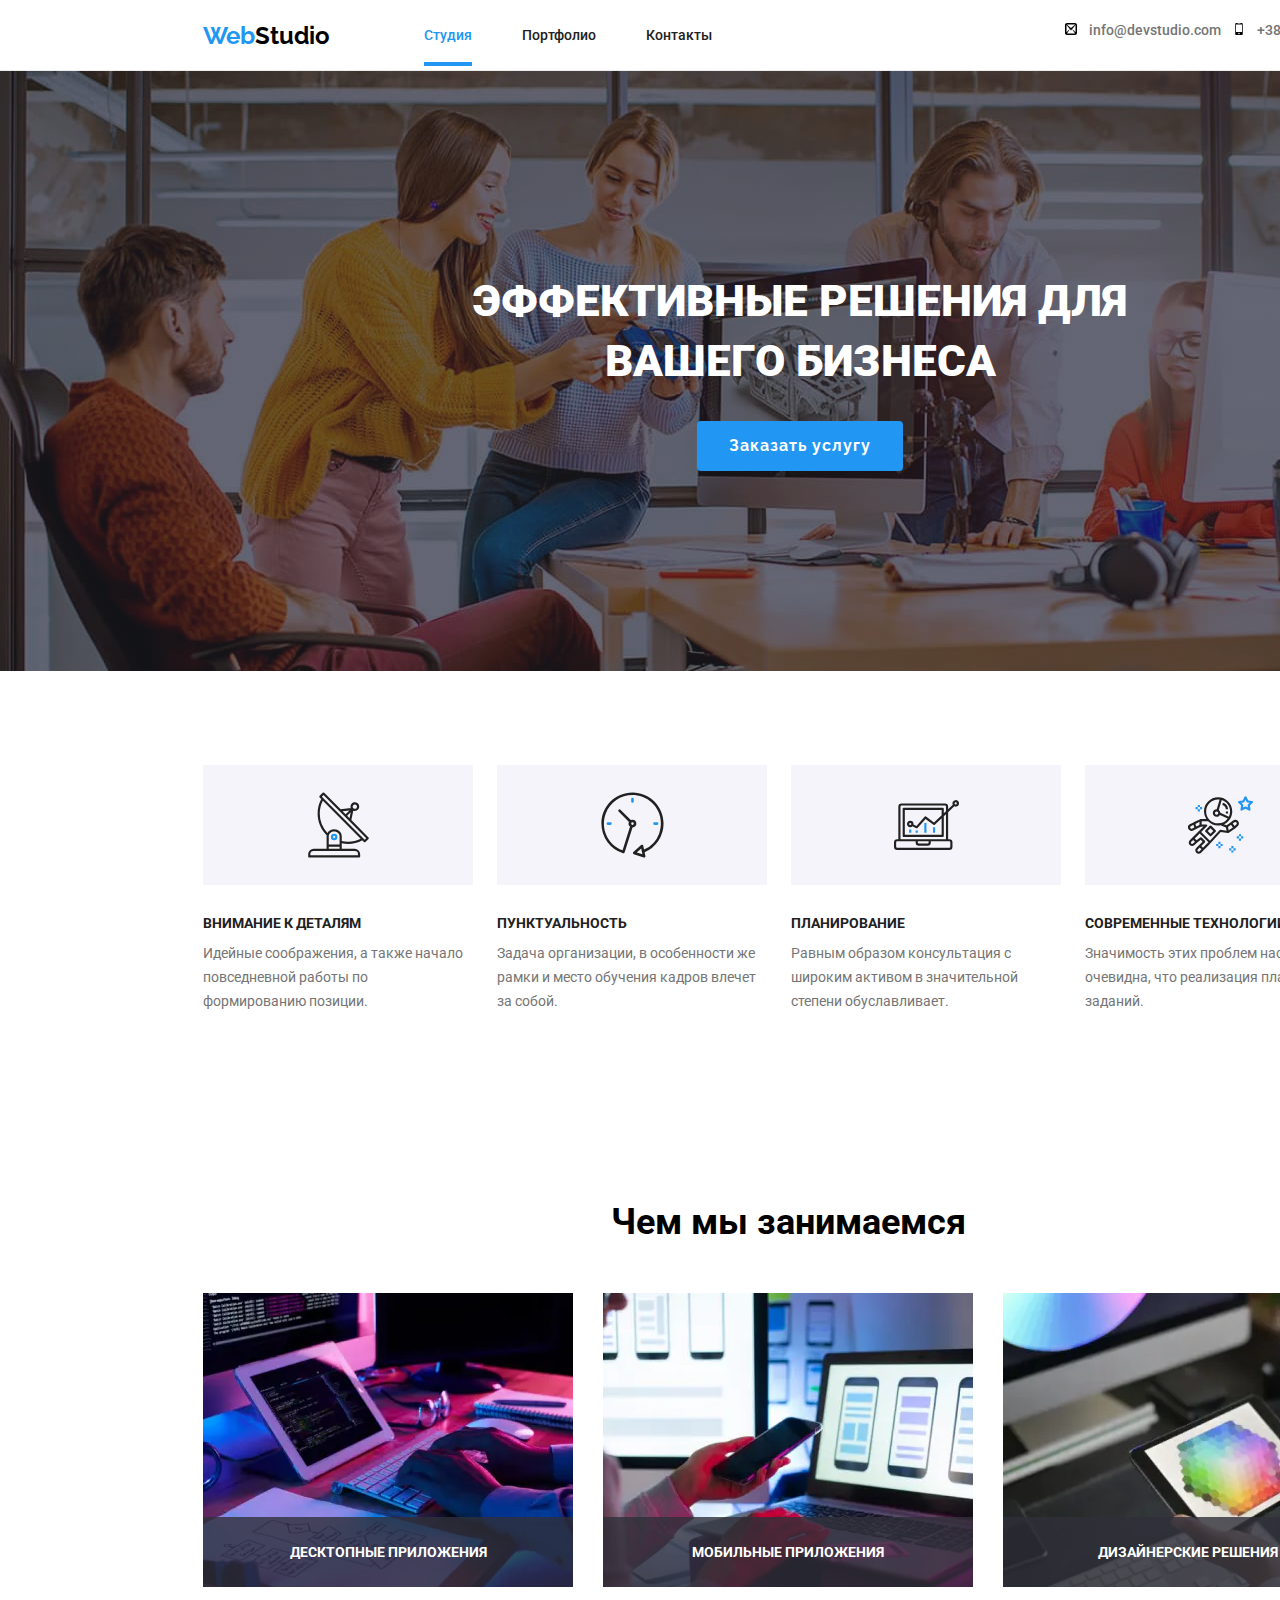
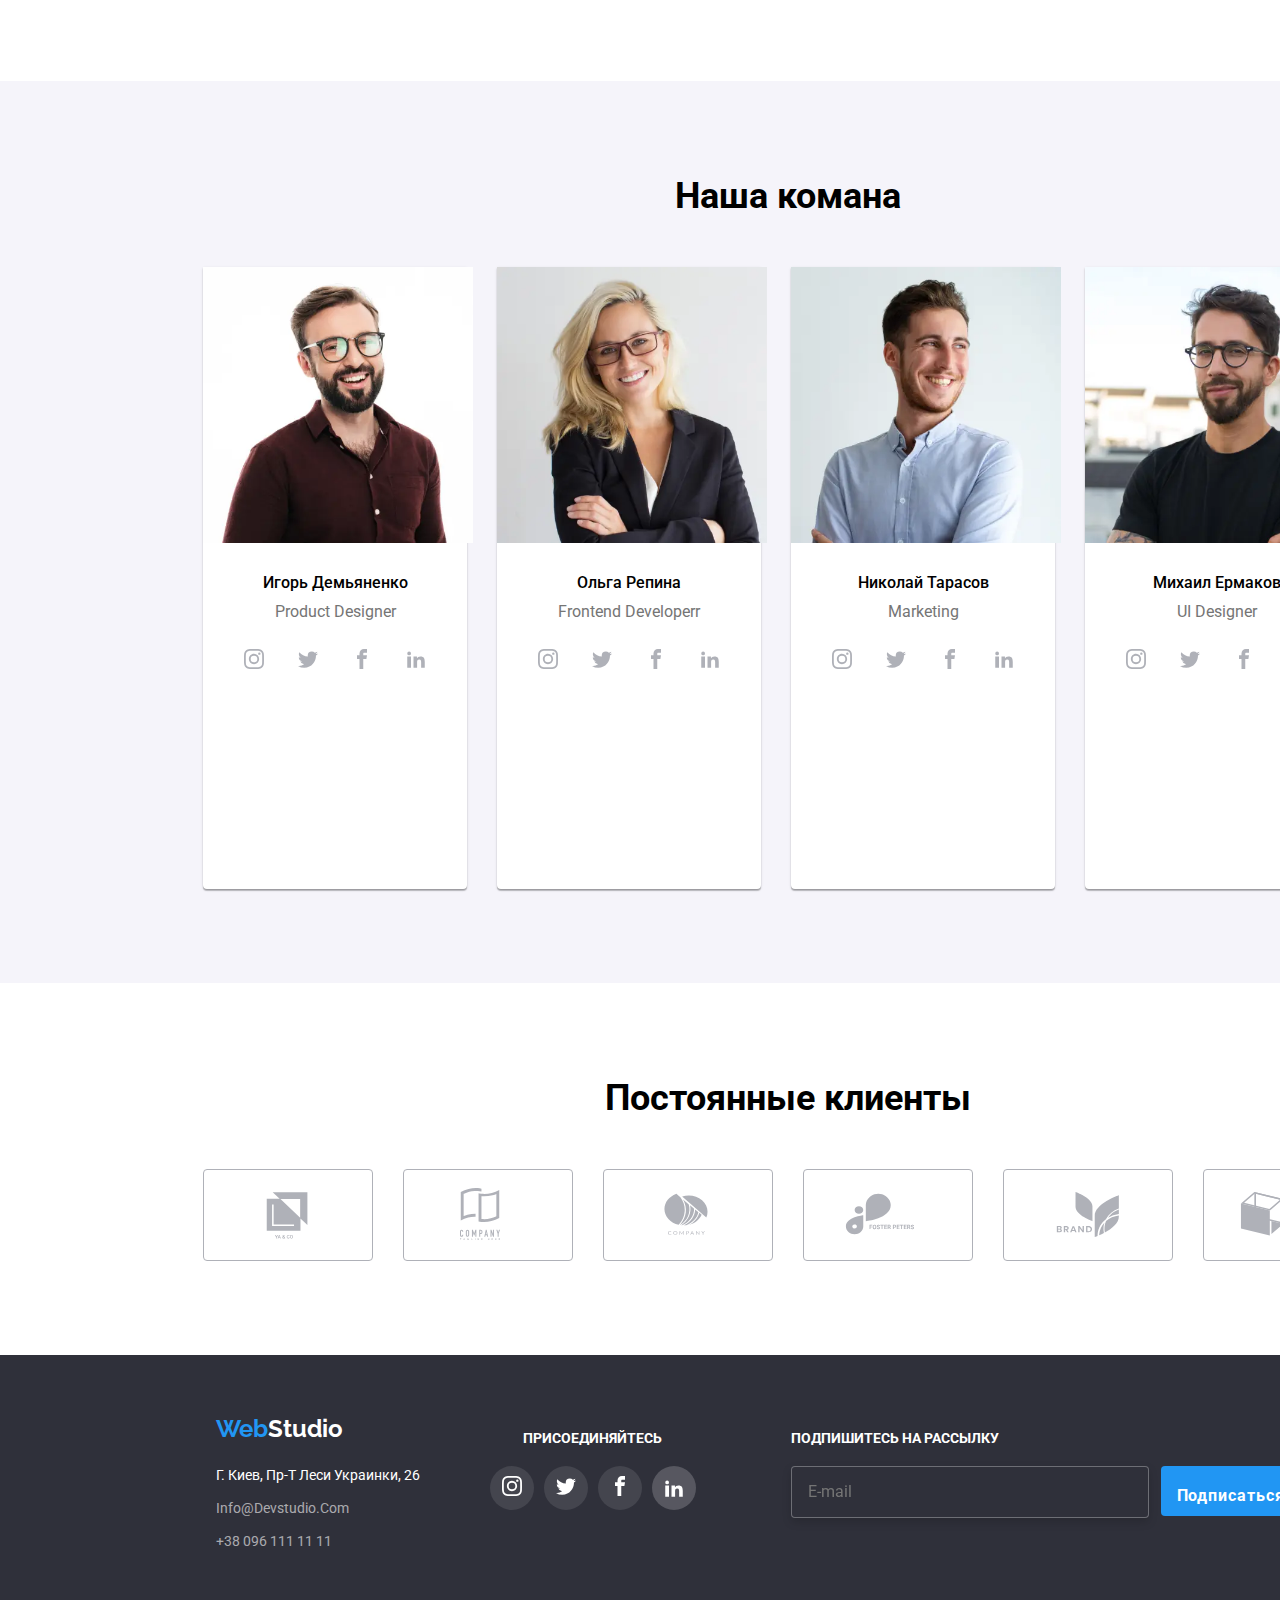
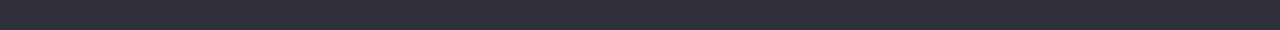
==== index.html @ 62f5c6d7 "пропись дз" ====
<!DOCTYPE html>
<html lang="en">

<head>
    <meta charset="UTF-8">
    <meta http-equiv="X-UA-Compatible" content="IE=edge">
    <meta name="viewport" content="width=device-width, initial-scale=1.0">
    <title>Студия</title>
    <link rel="stylesheet"
        href="https://cdnjs.cloudflare.com/ajax/libs/modern-normalize/1.1.0/modern-normalize.min.css">
    <link href="https://fonts.googleapis.com/css2?family=Roboto:ital,wght@0,500;0,700;1,400&display=swap"
        rel="stylesheet">
    <link href="https://fonts.googleapis.com/css2?family=Oleo+Script&family=Raleway:wght@700&display=swap"
        rel="stylesheet">
    <link href="https://fonts.googleapis.com/css2?family=Oleo+Script&family=Raleway:wght@700&display=swap"
        rel="stylesheet">
    <link rel="stylesheet" href="./css/main.min.css">
</head>

<body>
    <!-- Шапка сайта -->
    <header class="headers">
        <div class="novigation container">
            <nav class="novigation__nav">
                <a class="novigation__logo" style="color: black;" href=""><span
                        class="novigation__first-logo">Web</span>Studio</a>
                <button type="button" class="novigation__menus " data-menu-button aria-expanded="false">
                    <svg width="24" height="16" aria-label="переключатель меню">
                        <use class="novigation__close" href="./img/svg/menu.svg#icon-close_24px"></use>
                        <use class="novigation__menu" href="./img/svg/menu.svg#icon-menu_24px"></use>
                    </svg>
                </button>
                <div class="novigation-menu menu-conteiner" data-menu>
                    <ul class="menu-conteiner__list">
                        <li class="menu-conteiner__item"><a class="menu-conteiner__link menu-conteiner__link--color"
                                href="index.html">Студия</a></li>
                        <li class="menu-conteiner__item"><a class="menu-conteiner__link "
                                href="portfolio.html">Портфолио</a>
                        </li>
                        <li class="menu-conteiner__item"><a class="menu-conteiner__link" href="Контакты">Контакты</a>
                        </li>
                    </ul>
                    <ul class="menu-conteiner__kontakts">
                        <li class="menu-conteiner__itemss">
                            <a class="menu-conteiner__link menu-conteiner__link--sizze" href="maito:info@devstudio.com">
                                <svg class="menu-conteiner__icone">
                                    <use href="./img/symbol-defs.svg#icon-mail2"></use>
                                </svg>info@devstudio.com</a>
                        </li>
                        <li class="menu-conteiner__itemss">
                            <a class="menu-conteiner__link menu-conteiner__link--size" href="tel:+380961111111">
                                <svg class="menu-conteiner__icone">
                                    <use href="./img/symbol-defs.svg#icon-mobile"></use>
                                </svg>+38 096 111 11 11</a>
                        </li>
                    </ul>
                    <nav class="menu-conteiner__network">
                        <a class="menu-conteiner__network--color" href="">Instagram</a> | <a
                            class="menu-conteiner__network--color" href="">Twitter</a> |
                        <a class="menu-conteiner__network--color" href="">Facebook</a> | <a
                            class="menu-conteiner__network--color" href="">LinkedIn</a>

                    </nav>
                </div>
            </nav>
        </div>
    </header>
    <main>
        <!-- Основная цель -->
        <section class="selection selection-goal">
            <div class="container goal">
                <h1 class="selection-goal__text">Эффективные решения для вашего бизнеса</h1>
                <button class="button_stylee" type="button" data-modal-open>Заказать услугy</button>
            </div>
        </section>
        <!-- Основные направления -->
        <section class="selection selection-direction">
            <div class="container">
                <ul class="selection-direction__list">
                    <li class="selection-direction__item">
                        <div class="direction">
                            <svg class="direction__icon">
                                <use href="./img/symbol-defs.svg#icon-antenna-1"></use>
                            </svg>
                        </div>
                        <h3 class="direction__text">Внимание к деталям</h3>
                        <p class="direction__paragraf">Идейные соображения, а также начало повседневной работы по
                            формированию позиции.</p>
                    </li>
                    <li class="selection-direction__item">
                        <div class="direction">
                            <svg class="direction__icon">
                                <use href="./img/symbol-defs.svg#icon-clock-1"></use>
                            </svg>
                        </div>
                        <h3 class="direction__text">Пунктуальность</h3>
                        <p class="direction__paragraf">Задача организации, в особенности же рамки и место обучения
                            кадров
                            влечет за собой.</p>
                    </li>
                    <li class="selection-direction__item">
                        <div class="direction">
                            <svg class="direction__icon">
                                <use href="./img/symbol-defs.svg#icon-diagram-1"></use>
                            </svg>
                        </div>
                        <h3 class="direction__text">Планирование</h3>
                        <p class="direction__paragraf">Равным образом консультация с широким активом в значительной
                            степени обуславливает. </p>
                    </li>
                    <li class="selection-direction__item">
                        <div class="direction">
                            <svg class="direction__icon">
                                <use href="./img/symbol-defs.svg#icon-astronaut-1-1"></use>
                            </svg>
                        </div>
                        <h3 class="direction__text">Современные технологии</h3>
                        <p class="direction__paragraf">Значимость этих проблем настолько очевидна, что реализация
                            плановых заданий.</p>
                    </li>
                </ul>
            </div>
        </section>
        <!-- Чем мы занимаемся -->
        <section class="selection selection-work">
            <div class="container">
                <h2 class="selection-work__heading">Чем мы занимаемся</h2>
                <ul class="selection-work__list">
                    <li class="selection-work__item">
                        <picture>
                            <source srcset="
                                ./img/svg/img/1/1.webp 1x, 
                                ./img/svg/img/1/1@2x.webp 2x, 
                                ./img/svg/img/1/1@3x.webp 3x" type="image/webp" />
                            <img srcset="
                                ./img/svg/img/1/1.jpg 1x, 
                                ./img/svg/img/1/1@2x.jpg 2x, 
                                ./img/svg/img/1/1@3x.jpg 3x" src=".//img/svg/img/1/1.jpg" alt="work with computer"
                                width="370">
                        </picture>
                        <h3 class="selection-work__text">Десктопные приложения</h3>
                    </li>
                    <li class="selection-work__item">
                        <picture>
                            <source srcset=" 
                            ./img/svg/img/2/2.webp 1x, 
                            ./img/svg/img/2/2@2x.webp 2x, 
                            ./img/svg/img/2/2@3x.webp 3x
                             " type="image/webp" />
                            <img srcset=" 
                            ./img/svg/img/2/2.webp 1x, 
                            ./img/svg/img/2/2@2x.webp 2x, 
                            ./img/svg/img/2/2@3x.webp 3x" src="./img/svg/img/2/2.jpg" alt="work with telefon"
                                width="370">
                        </picture>
                        <h3 class="selection-work__text">Мобильные приложения</h3>
                    </li>
                    <li class="selection-work__item">
                        <picture>
                            <source srcset="
                            ./img/svg/img/3/3.webp 1x, 
                            ./img/svg/img/3/3@2x.webp 2x, 
                            ./img/svg/img/3/3@3x.webp 3x 
                             " type="image/webp" />
                            <img srcset=" 
                            ./img/svg/img/3/3.webp 1x, 
                            ./img/svg/img/3/3@2x.webp 2x, 
                            ./img/svg/img/3/3@3x.webp 3x" src="./img/svg/img/3/3.jpg" alt="work with tablet"
                                width="370">
                        </picture>
                        <h3 class="selection-work__text">Дизайнерские решения</h3>
                    </li>
                </ul>
            </div>
        </section>
        <!-- Наша команда -->
        <section class="selection selection-team">
            <div class="container">
                <h2 class="selection-team__heading">Наша комана</h2>
                <ul class="selection-team__list">
                    <li class="selection-team__item">
                        <picture>
                            <source srcset="
                            ./img/svg/img/4/4.webp 1x, 
                            ./img/svg/img/4/4@2x.webp 2x, 
                            ./img/svg/img/4/4@3x.webp 3x
                            " type="image/webp" />
                            <img srcset=" 
                            ./img/svg/img/4/4.webp 1x, 
                            ./img/svg/img/4/4@2x.webp 2x, 
                            ./img/svg/img/4/4@3x.webp 3x" src="./img/svg/img/4/4.jpg" alt="Product Designe"
                                width="270">
                        </picture>
                        <div class="business_card">
                            <h3 class="business_card__text">Игорь Демьяненко</h3>
                            <p class="business_card__position">Product Designer</p>
                            <ul class="business_card__list">
                                <li class="business_card__item">
                                    <a href="" class="business_card__link">
                                        <svg class="business_card__icon">
                                            <use href="./img/symbol-defs.svg#icon-instagram">
                                            </use>
                                        </svg>
                                    </a>
                                </li>
                                <li class="business_card__item">
                                    <a href="" class="business_card__link">
                                        <svg class="business_card__icon">
                                            <use href="./img/symbol-defs.svg#icon-twitter">
                                            </use>
                                        </svg>
                                    </a>
                                </li>
                                <li class="business_card__item">
                                    <a href="" class="business_card__link">
                                        <svg class="business_card__icon">
                                            <use href="./img/symbol-defs.svg#icon-facebook">
                                            </use>
                                        </svg>
                                    </a>
                                </li>
                                <li class="business_card__item">
                                    <a href="" class="business_card__link">
                                        <svg class="business_card__icon">
                                            <use href="./img/symbol-defs.svg#icon-linkedin2">
                                            </use>
                                        </svg>
                                    </a>
                                </li>
                            </ul>
                        </div>
                    </li>
                    <li class="selection-team__item">
                        <picture>
                            <source srcset=" 
                            ./img/svg/img/5/5.webp 1x, 
                            ./img/svg/img/5/5@2x.webp 2x, 
                            ./img/svg/img/5/5@3x.webp 3x
                            " type="image/webp" />
                            <img srcset=" 
                            ./img/svg/img/5/5.jpg 1x, 
                            ./img/svg/img/5/5@2x.jpg 2x, 
                            ./img/svg/img/5/5@3x.jpg 3x" src="./img/svg/img/5/5.jpg" alt="Frontend Developerr"
                                width="270">
                        </picture>
                        <div class="business_card">
                            <h3 class="business_card__text">Ольга Репина</h3>
                            <p class="business_card__position">Frontend Developerr</p>
                            <ul class="business_card__list">
                                <li class="business_card__item">
                                    <a class="business_card__link" href="">
                                        <svg class="business_card__icon">
                                            <use xlink:href="./img/symbol-defs.svg#icon-instagram">
                                            </use>
                                        </svg>
                                    </a>
                                </li>
                                <li class="business_card__item">
                                    <a class="business_card__link" href="">
                                        <svg class="business_card__icon">
                                            <use xlink:href="./img/symbol-defs.svg#icon-twitter">
                                            </use>
                                        </svg>
                                    </a>
                                </li>
                                <li class="business_card__item">
                                    <a class="business_card__link" href="">
                                        <svg class="business_card__icon">
                                            <use xlink:href="./img/symbol-defs.svg#icon-facebook">
                                            </use>
                                        </svg>
                                    </a>
                                </li>
                                <li class="business_card__item">
                                    <a class="business_card__link" href="">
                                        <svg class="business_card__icon">
                                            <use xlink:href="./img/symbol-defs.svg#icon-linkedin2">
                                            </use>
                                        </svg>
                                    </a>
                                </li>
                            </ul>
                        </div>
                    </li>
                    <li class="selection-team__item">
                        <picture>
                            <source srcset="
                            ./img/svg/img/6/6.webp 1x, 
                            ./img/svg/img/6/6@2x.webp 2x, 
                            ./img/svg/img/6/6@3x.webp 3x 
                            " type="image/webp" />
                            <img srcset=" 
                            ./img/svg/img/6/6.jpg 1x, 
                            ./img/svg/img/6/6@2x.jpg 2x, 
                            ./img/svg/img/6/6@3x.jpg 3x" src="./img/svg/img/6/6.jpg" alt="Marketing" width="270">
                        </picture>
                        <div class="business_card">
                            <h3 class="business_card__text">Николай Тарасов</h3>
                            <p class="business_card__position">Marketing</p>
                            <ul class="business_card__list">
                                <li class="business_card__item">
                                    <a class="business_card__link" href="">
                                        <svg class="business_card__icon">
                                            <use xlink:href="./img/symbol-defs.svg#icon-instagram">
                                            </use>
                                        </svg>
                                    </a>
                                </li>
                                <li class="business_card__item">
                                    <a class="business_card__link" href="">
                                        <svg class="business_card__icon">
                                            <use xlink:href="./img/symbol-defs.svg#icon-twitter">
                                            </use>
                                        </svg>
                                    </a>
                                </li>
                                <li class="business_card__item">
                                    <a class="business_card__link" href="">
                                        <svg class="business_card__icon">
                                            <use xlink:href="./img/symbol-defs.svg#icon-facebook">
                                            </use>
                                        </svg>
                                    </a>
                                </li>
                                <li class="business_card__item">
                                    <a class="business_card__link" href="">
                                        <svg class="business_card__icon">
                                            <use xlink:href="./img/symbol-defs.svg#icon-linkedin2">
                                            </use>
                                        </svg>
                                    </a>
                                </li>
                            </ul>
                        </div>
                    </li>
                    <li class="selection-team__item">
                        <picture>
                            <source srcset="
                            ./img/svg/img/7/7.webp 1x, 
                            ./img/svg/img/7/7@2x.webp 2x, 
                            ./img/svg/img/7/7@3x.webp 3x
                            " type="image/webp" />
                            <img srcset=" 
                            ./img/svg/img/7/7.jpg 1x, 
                            ./img/svg/img/7/7@2x.jpg 2x, 
                            ./img/svg/img/7/7@3x.jpg 3x" src="./img/svg/img/7/7.jpg" alt="UI Designer" width="270">
                        </picture>
                        <div class="business_card">
                            <h3 class="business_card__text">Михаил Ермаков</h3>
                            <p class="business_card__position">UI Designer</p>
                            <ul class="business_card__list">
                                <li class="business_card__item">
                                    <a class="business_card__link" href="">
                                        <svg class="business_card__icon">
                                            <use xlink:href="./img/symbol-defs.svg#icon-instagram">
                                            </use>
                                        </svg>
                                    </a>
                                </li>
                                <li class="business_card__item">
                                    <a class="business_card__link" href="">
                                        <svg class="business_card__icon">
                                            <use xlink:href="./img/symbol-defs.svg#icon-twitter">
                                            </use>
                                        </svg>
                                    </a>
                                </li>
                                <li class="business_card__item">
                                    <a class="business_card__link" href="">
                                        <svg class="business_card__icon">
                                            <use xlink:href="./img/symbol-defs.svg#icon-facebook">
                                            </use>
                                        </svg>
                                    </a>
                                </li>
                                <li class="business_card__item">
                                    <a class="business_card__link" href="">
                                        <svg class="business_card__icon">
                                            <use xlink:href="./img/symbol-defs.svg#icon-linkedin2">
                                            </use>
                                        </svg>
                                    </a>
                                </li>
                            </ul>
                        </div>
                    </li>
                </ul>
            </div>
        </section>
        <!-- Нашы клиенты -->
        <section class="selection">
            <div class="container selection-clients">
                <h2 class="selection-clients__text">Постоянные клиенты</h2>
                <ul class="client">
                    <li class="client__item">
                        <a href="" class="client__link">
                            <svg class="client__icon">
                                <use href="./img/symbol-defs.svg#icon-Logo"></use>
                            </svg>
                        </a>
                    </li>
                    <li class="client__item">
                        <a href="" class="client__link client__link--location">
                            <svg class="client__icon">
                                <use href="./img/symbol-defs.svg#icon-Logo-1"></use>
                            </svg>
                        </a>
                    </li>
                    <li class="client__item">
                        <a href="" class="client__link">
                            <svg class="client__icon">
                                <use href="./img/symbol-defs.svg#icon-Logo-2"></use>
                            </svg>
                        </a>
                    </li>
                    <li class="client__item">
                        <a href="" class="client__link">
                            <svg class="client__icon">
                                <use href="./img/symbol-defs.svg#icon-Logo-3"></use>
                            </svg>
                        </a>
                    </li>
                    <li class="client__item">
                        <a href="" class="client__link">
                            <svg class="client__icon">
                                <use href="./img/symbol-defs.svg#icon-Logo-4"></use>
                            </svg>
                        </a>
                    </li>
                    <li class="client__item">
                        <a href="" class="client__link">
                            <svg class="client__icon">
                                <use href="./img/symbol-defs.svg#icon-Logo-5"></use>
                            </svg>
                        </a>
                    </li>
                </ul>
            </div>
        </section>
    </main>
    <!-- Юредический адресс -->
    <footer class="footer-adress">
        <div class="container footer-adress__location">
            <div class="footer-adress__block">
                <div class="footer-adress__adress adress">
                    <div class="adress__logo">
                        <a class="adress__links" style="color: #fff;" href="WebStudio"><span
                                class="adress__first-word">Web</span>Studio</a>
                    </div>
                    <address>
                        <ul class="adress__list">
                            <li class="adress__item"><a class="adress__link" href="г.Киев,пр-тЛесиУкраинки,26">г. Киев,
                                    пр-т
                                    Леси Украинки, 26</a></li>
                            <li class="adress__item"><a class="adress__link adress__link--color"
                                    href="maito:info@devstudio.com">info@devstudio.com</a>
                            </li>
                            <li class="adress__item"><a class="adress__link adress__link--color"
                                    href="tel:+380961111111">+38 096 111 11 11</a>
                            </li>
                        </ul>
                    </address>
                </div>
                <div class="footer-adress__social social">
                    <h2 class="social__text">присоединяйтесь</h2>
                    <ul class="social__list">
                        <li class="social__item">
                            <a class="social__link" href="">
                                <svg class="social__icone">
                                    <use href="./img/symbol-defs.svg#icon-instagram">
                                    </use>
                                </svg>
                            </a>
                        </li>
                        <li class="social__item">
                            <a class="social__link" href="">
                                <svg class="social__icone">
                                    <use href="./img/symbol-defs.svg#icon-twitter"></use>
                                </svg>
                            </a>
                        </li>
                        <li class="social__item">
                            <a class="social__link" href="">
                                <svg class="social__icone">
                                    <use href="./img/symbol-defs.svg#icon-facebook"></use>
                                </svg>
                            </a>
                        </li>
                        <li class="social__item">
                            <a class="social__item" href="">
                                <svg class="social__icone">
                                    <use xlink:href="./img/symbol-defs.svg#icon-linkedin2">
                                    </use>
                                </svg>
                            </a>
                        </li>
                    </ul>
                </div>
            </div>
            <form class="footer-adress__subscribe subscribe">
                <h2 class="subscribe__textt">Подпишитесь на рассылку</h2>
                <div class="subscribe__forms">
                    <label for="mail"></label>
                    <input type="email" name="mail" id="mail" placeholder="Е-mail" />
                    <button class="button_style" type="submit">Подписаться
                        <svg class="button_style__icone">
                            <use href="./img/icons.svg#icon-icon-send"></use>
                        </svg></button>
                </div>
            </form>
        </div>
    </footer>
    <div class="backgrop is-hidden" data-modal>
        <div class="madal">
            <button class="madal__bottome" data-modal-close>
                <svg class="madal__img">
                    <use class="madal__icon" href="./img/svg/cross.svg#cross"></use>
                </svg>
            </button>
            <form class="formss">
                <p class="formss__text">Оставьте свои данные, мы вам перезвоним</p>
                <div class="modal-forms">
                    <input type="text" class="modal-forms__input" name="name" id="name" placeholder=" " />
                    <label class="modal-forms__label" for="name">Имя</label>
                    <svg class="modal-forms__img">
                        <use href="./img/icons.svg#icon-name"></use>
                    </svg>
                </div>
                <div class="modal-forms">
                    <input type="tel" class="modal-forms__input" name="tel" id="tel" />
                    <label class="modal-forms__label" for="tel">Телефон</label>
                    <svg class="modal-forms__img">
                        <use href="./img/icons.svg#icon-tel_fo"></use>
                    </svg>
                </div>
                <div class="modal-forms">
                    <input type="email" class="modal-forms__input" name="maill" id="maill" />
                    <label class="modal-forms__label" for="maill">Почта</label>
                    <svg class="modal-forms__img">
                        <use href="./img/icons.svg#icon-e_mail"></use>
                    </svg>
                </div>
                <div class="modal-forms">
                    <textarea name="coment" id="coment" rows="7" placeholder="Введите текст"></textarea>
                    <label class="modal-forms__label" for="coment">Комментарий</label>
                </div>
                <div class="group">
                    <label class="group__label" for="textt">
                        <input class="group__checkbox" type="checkbox" name="topic" value="textt" id="textt" />
                        <span class="group__icon">
                        </span>Соглашаюсь с рассылкой и принимаю
                        <span class="group__text">Условия договора</span></label>
                </div>
                <button class="botton_style" type="submit">Подписаться</button>
            </form>
        </div>
    </div>
    <script src="./js/modal.js"></script>
    <script src="./js/mobile-menu.js"></script>
</body>

</html>
---- css/main.min.css ----
html{-webkit-box-sizing:border-box;box-sizing:border-box}*,*::after,*::before{-webkit-box-sizing:inherit;box-sizing:inherit}li{list-style:none}a{text-decoration:none}body{font-family:"Roboto", sans-serif;font-family:"Oleo Script", cursive;font-family:"Raleway", sans-serif}body.modal-open{overflow:hidden}h1,h2,h3,p,ul{margin-top:0px;margin-bottom:0px}img{display:block;min-width:100%;height:auto;margin:0px}.container{padding-left:15px;padding-right:15px;margin-left:auto;margin-right:auto}@media screen and (min-width: 480px){.container{width:480px}}@media screen and (min-width: 768px){.container{width:768px}}@media screen and (min-width: 1200px){.container{width:1200px;margin-left:188px;margin-right:188px}}.selection{padding:60px 0px}@media screen and (min-width: 480px){.selection{padding:60px 0px}}@media screen and (min-width: 1200px){.selection{padding:94px 0px}}.kontents{padding-left:0px;margin-top:0px;margin-left:0px;margin-right:0px}@media screen and (min-width: 768px){.kontents{display:-webkit-box;display:-ms-flexbox;display:flex;-ms-flex-wrap:wrap;flex-wrap:wrap;padding-left:0px;margin-top:0px;margin-left:0px;margin-right:0px}}.kontents__item{border:1px solid #eeeeee;width:450px;margin-bottom:30px}@media screen and (min-width: 768px) and (max-width: 1199.5px){.kontents__item{border:1px solid #eeeeee;margin-bottom:30px;width:354px;margin-right:30px}.kontents__item:nth-child(2){margin-right:0px}.kontents__item:nth-child(4){margin-right:0px}.kontents__item:nth-child(6){margin-right:0px}.kontents__item:nth-child(8){margin-right:0px}.kontents__item:nth-child(9){margin-right:0px;margin-bottom:0px}}@media screen and (min-width: 1200px){.kontents__item{border:1px solid #eeeeee;margin-bottom:30px;width:370px;margin-right:30px}.kontents__item:nth-child(3){margin-right:0px}.kontents__item:nth-child(6){margin-right:0px}.kontents__item:nth-child(7){margin-bottom:0px}.kontents__item:nth-child(8){margin-bottom:0px}.kontents__item:nth-child(9){margin-right:0px;margin-bottom:0px}}.kontents__link{-webkit-transition:250ms cubic-bezier(0.4, 0, 0.2, 1);transition:250ms cubic-bezier(0.4, 0, 0.2, 1)}.kontents__link:hover{-webkit-box-sizing:border-box;box-sizing:border-box;-webkit-box-shadow:0px 1px 1px rgba(0,0,0,0.12),0px 4px 4px rgba(0,0,0,0.06),1px 4px 6px rgba(0,0,0,0.16);box-shadow:0px 1px 1px rgba(0,0,0,0.12),0px 4px 4px rgba(0,0,0,0.06),1px 4px 6px rgba(0,0,0,0.16)}.kontents__link:focus{-webkit-box-sizing:border-box;box-sizing:border-box;-webkit-box-shadow:0px 1px 1px rgba(0,0,0,0.12),0px 4px 4px rgba(0,0,0,0.06),1px 4px 6px rgba(0,0,0,0.16);box-shadow:0px 1px 1px rgba(0,0,0,0.12),0px 4px 4px rgba(0,0,0,0.06),1px 4px 6px rgba(0,0,0,0.16)}.kontents__link:hover .kontents__texts{-webkit-transform:translateY(0%);transform:translateY(0%)}.kontents__link:focus .kontents__texts{-webkit-transform:translateY(0%);transform:translateY(0%)}.kontents__cards{position:relative;z-index:1;overflow:hidden;width:450px}@media screen and (min-width: 768px){.kontents__cards{width:354px}}@media screen and (min-width: 1200px){.kontents__cards{width:370px}}.kontents__texts{position:absolute;left:0;bottom:0;width:100%;height:100%;padding:63px 24px;font-family:Roboto;font-style:normal;font-weight:normal;font-size:18px;background:rgba(33,150,243,0.9);color:#ffffff;-webkit-transform:translateY(100%);transform:translateY(100%);-webkit-transition:-webkit-transform 250ms cubic-bezier(0.4, 0, 0.2, 1);transition:-webkit-transform 250ms cubic-bezier(0.4, 0, 0.2, 1);transition:transform 250ms cubic-bezier(0.4, 0, 0.2, 1);transition:transform 250ms cubic-bezier(0.4, 0, 0.2, 1), -webkit-transform 250ms cubic-bezier(0.4, 0, 0.2, 1)}.kontents__information{padding:20px 24px}.kontents__textt{font-family:Roboto;font-style:normal;font-weight:bold;font-size:18px;color:black}.kontents__location{font-family:Roboto;font-style:normal;font-weight:normal;font-size:16px;line-height:30px;color:#757575}.headers{position:relative;border-bottom:1px solid #ececec}.novigation__nav{display:-webkit-box;display:-ms-flexbox;display:flex;-webkit-box-align:center;-ms-flex-align:center;align-items:center;-webkit-box-pack:justify;-ms-flex-pack:justify;justify-content:space-between;min-height:60px}.novigation__logo{font-family:Raleway;font-style:normal;font-weight:bold;font-size:24px;line-height:28px}@media screen and (min-width: 480px){.novigation__logo{font-family:Raleway;font-style:normal;font-weight:bold;font-size:24px;line-height:28px}}@media screen and (min-width: 1200px){.novigation__logo{line-height:31px}}.novigation__first-logo{color:#2196f3}.novigation__menus{display:-webkit-inline-box;display:-ms-inline-flexbox;display:inline-flex;margin:0;padding:0;border:none;background-color:transparent;cursor:pointer}.novigation__menus .novigation__close{display:none}.novigation__menus.is-open .novigation__close{display:block}.novigation__menus.is-open .novigation__menu{display:none}.novigation__menus:hover{fill:#2196f3;-webkit-transition:opacity 250ms cubic-bezier(0.4, 0, 0.2, 1);transition:opacity 250ms cubic-bezier(0.4, 0, 0.2, 1)}.novigation__menus:focus{fill:#2196f3;-webkit-transition:opacity 250ms cubic-bezier(0.4, 0, 0.2, 1);transition:opacity 250ms cubic-bezier(0.4, 0, 0.2, 1)}@media screen and (min-width: 768px){.novigation__menus{display:none}}.novigation__close:hover{fill:#2196f3;-webkit-transition:opacity 250ms cubic-bezier(0.4, 0, 0.2, 1);transition:opacity 250ms cubic-bezier(0.4, 0, 0.2, 1)}.novigation__close:focus{fill:#2196f3;-webkit-transition:opacity 250ms cubic-bezier(0.4, 0, 0.2, 1);transition:opacity 250ms cubic-bezier(0.4, 0, 0.2, 1)}.novigation__menu:hover{fill:#2196f3;-webkit-transition:opacity 250ms cubic-bezier(0.4, 0, 0.2, 1);transition:opacity 250ms cubic-bezier(0.4, 0, 0.2, 1)}.novigation__menu:focus{fill:#2196f3;-webkit-transition:opacity 250ms cubic-bezier(0.4, 0, 0.2, 1);transition:opacity 250ms cubic-bezier(0.4, 0, 0.2, 1)}.menu-conteiner{font-family:Roboto;font-style:normal;font-weight:500}@media screen and (max-width: 767.5px){.menu-conteiner{background:#ffffff;-webkit-box-shadow:0px 4px 8px rgba(0,0,0,0.04),0px 2px 4px rgba(0,0,0,0.08),0px 1px 3px rgba(0,0,0,0.16);box-shadow:0px 4px 8px rgba(0,0,0,0.04),0px 2px 4px rgba(0,0,0,0.08),0px 1px 3px rgba(0,0,0,0.16);display:none;position:absolute;top:100%;left:0;width:100%;z-index:2}.menu-conteiner.is-open{display:block}}@media screen and (min-width: 768px){.menu-conteiner{display:-webkit-box;display:-ms-flexbox;display:flex;-webkit-box-orient:horizontal;-webkit-box-direction:normal;-ms-flex-direction:row;flex-direction:row;-webkit-box-pack:justify;-ms-flex-pack:justify;justify-content:space-between;-webkit-box-flex:1;-ms-flex-positive:1;flex-grow:1;-webkit-box-align:center;-ms-flex-align:center;align-items:center}}@media screen and (max-width: 767.5px){.menu-conteiner__list{margin-bottom:306px;padding-left:40px}}@media screen and (min-width: 768px){.menu-conteiner__list{display:-webkit-box;display:-ms-flexbox;display:flex;-webkit-box-orient:horizontal;-webkit-box-direction:normal;-ms-flex-direction:row;flex-direction:row;margin-left:80px;padding-left:0px}}@media screen and (min-width: 768px){.menu-conteiner__list{margin-left:94px}}@media screen and (max-width: 767.5px){.menu-conteiner__item:first-child{margin-top:48px}.menu-conteiner__item:not(:last-child){margin-bottom:35px}.menu-conteiner__item:last-child{margin-bottom:0px}}@media screen and (min-width: 768px){.menu-conteiner__item:first-child{margin-right:50px}.menu-conteiner__item:not(:last-child){margin-right:50px}}.menu-conteiner__itemss:first-child{margin-bottom:64px}.menu-conteiner__itemss:last-child{margin-bottom:35px}@media screen and (min-width: 480px){.menu-conteiner__itemss:first-child{margin-bottom:64px}.menu-conteiner__itemss:last-child{margin-bottom:35px}}@media screen and (min-width: 768px){.menu-conteiner__itemss:first-child{margin-bottom:10px}.menu-conteiner__itemss:last-child{margin-bottom:0px}}@media screen and (min-width: 1200px){.menu-conteiner__itemss:first-child{margin-right:10px}.menu-conteiner__itemss:last-child{margin-right:0px}}@media screen and (max-width: 767.5px){.menu-conteiner__kontakts{display:-webkit-box;display:-ms-flexbox;display:flex;-webkit-box-orient:vertical;-webkit-box-direction:reverse;-ms-flex-direction:column-reverse;flex-direction:column-reverse}}@media screen and (min-width: 1200px){.menu-conteiner__kontakts{display:-webkit-box;display:-ms-flexbox;display:flex;padding:21px 0px 21px 15px}}.menu-conteiner__link{font-family:Roboto;font-style:normal;font-weight:500;font-size:40px;line-height:47px;text-align:center;color:#212121}.menu-conteiner__link--color{color:#2196f3}.menu-conteiner__link:hover{color:#2196f3}.menu-conteiner__link:focus{color:#2196f3}.menu-conteiner__link--size{font-family:Roboto;font-style:normal;font-weight:500;font-size:34px;line-height:40px;color:#757575}.menu-conteiner__link--size:hover{color:#2196f3}.menu-conteiner__link--size:focus{color:#2196f3}.menu-conteiner__link--sizze{font-family:Roboto;font-style:normal;font-weight:500;font-size:24px;line-height:28px;color:#757575}.menu-conteiner__link--sizze:hover{color:#2196f3}.menu-conteiner__link--sizze:focus{color:#2196f3}@media screen and (min-width: 480px){.menu-conteiner__link{font-family:Roboto;font-style:normal;font-weight:500;font-size:40px;line-height:47px;text-align:center;color:#212121}.menu-conteiner__link--color{color:#2196f3}.menu-conteiner__link:hover{color:#2196f3}.menu-conteiner__link:focus{color:#2196f3}.menu-conteiner__link--size{font-family:Roboto;font-style:normal;font-weight:500;font-size:34px;line-height:40px;color:#757575}.menu-conteiner__link--size:hover{color:#2196f3}.menu-conteiner__link--size:focus{color:#2196f3}.menu-conteiner__link--sizze{font-family:Roboto;font-style:normal;font-weight:500;font-size:24px;line-height:28px;color:#757575}.menu-conteiner__link--sizze:hover{color:#2196f3}.menu-conteiner__link--sizze:focus{color:#2196f3}}@media screen and (min-width: 768px){.menu-conteiner__link{font-size:14px;line-height:16px}.menu-conteiner__link--color{position:relative}.menu-conteiner__link--color::after{content:"";position:absolute;display:block;width:100%;height:4px;left:0;top:35px;background-color:#2196f3;opacity:1;-webkit-transition:opacity 250ms cubic-bezier(0.4, 0, 0.2, 1);transition:opacity 250ms cubic-bezier(0.4, 0, 0.2, 1)}.menu-conteiner__link:hover{color:#2196f3}.menu-conteiner__link:focus{color:#2196f3}.menu-conteiner__link--size{font-size:12px;line-height:14px}.menu-conteiner__link--size:hover{fill:#2196f3}.menu-conteiner__link--size:focus{fill:#2196f3}.menu-conteiner__link--sizze{font-size:12px;line-height:14px}.menu-conteiner__link--sizze:hover{fill:#2196f3}.menu-conteiner__link--sizze:focus{fill:#2196f3}}@media screen and (min-width: 1200px){.menu-conteiner__link{font-size:14px;line-height:16px}.menu-conteiner__link--size{font-size:14px;line-height:16px}.menu-conteiner__link--size--sizze{font-size:14px;line-height:16px}}@media screen and (max-width: 767.5px){.menu-conteiner__icone{display:none}}@media screen and (min-width: 768px){.menu-conteiner__icone{width:16px;height:12px;margin-right:10px;color:#757575}}@media screen and (max-width: 767.5px){.menu-conteiner__network{font-family:Roboto;font-style:normal;font-weight:500;font-size:18px;line-height:22px;padding-left:40px;margin-bottom:48px;-webkit-box-align:center;-ms-flex-align:center;align-items:center}.menu-conteiner__network--color{color:#2196f3}}@media screen and (min-width: 768px){.menu-conteiner__network{display:none}}.button_stylee{padding:10px 32px;background-color:#2196f3;color:white;font-weight:700;font-size:16px;line-height:1.87;letter-spacing:0.06em;border-radius:4px;border:none;cursor:pointer}.button_stylee:hover{-webkit-box-shadow:0px 4px 4px rgba(0,0,0,0.15);box-shadow:0px 4px 4px rgba(0,0,0,0.15);border-radius:4px}.goal{width:360px}@media screen and (min-width: 480px){.goal{width:360px}}@media screen and (min-width: 1200px){.goal{width:696px;margin-left:auto;margin-right:auto}}.selection-goal{display:block;width:480px;background-color:#2f303a;text-align:center;background-image:-webkit-gradient(linear, right top, left top, from(rgba(47,48,58,0.4)), to(rgba(47,48,58,0.4))),url("/sass/img/1/Header_img1.jpg");background-image:linear-gradient(to left, rgba(47,48,58,0.4), rgba(47,48,58,0.4)),url("/sass/img/1/Header_img1.jpg");background-repeat:no-repeat;background-position:center;background-size:cover;padding:118px 0px;margin-left:auto;margin-right:auto}@media screen and (min-width: 480px){.selection-goal{width:480px;height:400px;background-image:-webkit-gradient(linear, right top, left top, from(rgba(47,48,58,0.4)), to(rgba(47,48,58,0.4))),url("/sass/img/1/Header_img1.jpg");background-image:linear-gradient(to left, rgba(47,48,58,0.4), rgba(47,48,58,0.4)),url("/sass/img/1/Header_img1.jpg");background-size:480px 400px}}@media screen and (min-width: 480px) and (min-device-pixel-ratio: 2), screen and (min-width: 480px) and (-webkit-min-device-pixel-ratio: 2), screen and (min-width: 480px) and (min-resolution: 192dpi), screen and (min-width: 480px) and (min-resolution: 2ddpi){.selection-goal{background-image:-webkit-gradient(linear, right top, left top, from(rgba(47,48,58,0.4)), to(rgba(47,48,58,0.4))),url("/sass/img/1/Header-img1_2x.jpg");background-image:linear-gradient(to left, rgba(47,48,58,0.4), rgba(47,48,58,0.4)),url("/sass/img/1/Header-img1_2x.jpg")}}@media screen and (min-width: 480px) and (min-device-pixel-ratio: 3), screen and (min-width: 480px) and (-webkit-min-device-pixel-ratio: 23), screen and (min-width: 480px) and (-webkit-min-device-pixel-ratio: 3), screen and (min-width: 480px) and (min-resolution: 288dpi), screen and (min-width: 480px) and (min-resolution: 3ddpi){.selection-goal{background-image:-webkit-gradient(linear, right top, left top, from(rgba(47,48,58,0.4)), to(rgba(47,48,58,0.4))),url("/sass/img/1/Header-img1_3x.jpg");background-image:linear-gradient(to left, rgba(47,48,58,0.4), rgba(47,48,58,0.4)),url("/sass/img/1/Header-img1_3x.jpg")}}@media screen and (min-width: 768px){.selection-goal{width:768px;height:400px;background-image:-webkit-gradient(linear, right top, left top, from(rgba(47,48,58,0.4)), to(rgba(47,48,58,0.4))),url("/sass/img/2/Header_img2.jpg");background-image:linear-gradient(to left, rgba(47,48,58,0.4), rgba(47,48,58,0.4)),url("/sass/img/2/Header_img2.jpg");background-size:768px 400px}}@media screen and (min-width: 768px) and (min-device-pixel-ratio: 2), screen and (min-width: 768px) and (-webkit-min-device-pixel-ratio: 2), screen and (min-width: 768px) and (min-resolution: 192dpi), screen and (min-width: 768px) and (min-resolution: 2ddpi){.selection-goal{background-image:-webkit-gradient(linear, right top, left top, from(rgba(47,48,58,0.4)), to(rgba(47,48,58,0.4))),url("/sass/img/2/Header_img2@2x.jpg");background-image:linear-gradient(to left, rgba(47,48,58,0.4), rgba(47,48,58,0.4)),url("/sass/img/2/Header_img2@2x.jpg")}}@media screen and (min-width: 768px) and (min-device-pixel-ratio: 3), screen and (min-width: 768px) and (-webkit-min-device-pixel-ratio: 23), screen and (min-width: 768px) and (-webkit-min-device-pixel-ratio: 3), screen and (min-width: 768px) and (min-resolution: 288dpi), screen and (min-width: 768px) and (min-resolution: 3ddpi){.selection-goal{background-image:-webkit-gradient(linear, right top, left top, from(rgba(47,48,58,0.4)), to(rgba(47,48,58,0.4))),url("/sass/img/2/Header_img2@3x.jpg");background-image:linear-gradient(to left, rgba(47,48,58,0.4), rgba(47,48,58,0.4)),url("/sass/img/2/Header_img2@3x.jpg")}}@media screen and (min-width: 1200px){.selection-goal{width:1600px;height:600px;padding:200px 0px;background-image:-webkit-gradient(linear, right top, left top, from(rgba(47,48,58,0.4)), to(rgba(47,48,58,0.4))),url("/sass/img/3/Img1.jpg");background-image:linear-gradient(to left, rgba(47,48,58,0.4), rgba(47,48,58,0.4)),url("/sass/img/3/Img1.jpg");background-size:1600px 600px}}@media screen and (min-width: 1200px) and (min-device-pixel-ratio: 2), screen and (min-width: 1200px) and (-webkit-min-device-pixel-ratio: 2), screen and (min-width: 1200px) and (min-resolution: 192dpi), screen and (min-width: 1200px) and (min-resolution: 2ddpi){.selection-goal{background-image:-webkit-gradient(linear, right top, left top, from(rgba(47,48,58,0.4)), to(rgba(47,48,58,0.4))),url("/sass/img/3/Img3@2x.jpg");background-image:linear-gradient(to left, rgba(47,48,58,0.4), rgba(47,48,58,0.4)),url("/sass/img/3/Img3@2x.jpg")}}@media screen and (min-width: 1200px) and (min-device-pixel-ratio: 3), screen and (min-width: 1200px) and (-webkit-min-device-pixel-ratio: 23), screen and (min-width: 1200px) and (-webkit-min-device-pixel-ratio: 3), screen and (min-width: 1200px) and (min-resolution: 288dpi), screen and (min-width: 1200px) and (min-resolution: 3ddpi){.selection-goal{background-image:-webkit-gradient(linear, right top, left top, from(rgba(47,48,58,0.4)), to(rgba(47,48,58,0.4))),url("/sass/img/3/Img2@3x.jpg");background-image:linear-gradient(to left, rgba(47,48,58,0.4), rgba(47,48,58,0.4)),url("/sass/img/3/Img2@3x.jpg")}}.selection-goal__text{font-family:Roboto;font-style:normal;font-weight:900;font-size:26px;line-height:42px;color:#fff;text-transform:uppercase;margin-bottom:30px}@media screen and (min-width: 480px){.selection-goal__text{font-family:Roboto;font-style:normal;font-weight:900;font-size:26px;line-height:42px;color:#fff}}@media screen and (min-width: 1200px){.selection-goal__text{font-family:Roboto;font-style:normal;font-weight:900;font-size:44px;line-height:60px;color:#fff}}.button_style{padding:10px 32px;background-color:#2196f3;color:white;font-weight:700;font-size:16px;line-height:1.87;letter-spacing:0.06em;border-radius:4px;border:none;cursor:pointer}.button_style:hover{-webkit-box-shadow:0px 4px 4px rgba(0,0,0,0.15);box-shadow:0px 4px 4px rgba(0,0,0,0.15);border-radius:4px}.selection-direction__list{margin-bottom:0px;margin-left:0px;padding-left:0px}@media screen and (min-width: 480px){.selection-direction__list{margin-bottom:0px;margin-left:0px;padding-left:0px}}@media screen and (min-width: 768px){.selection-direction__list{display:-webkit-box;display:-ms-flexbox;display:flex;-ms-flex-wrap:wrap;flex-wrap:wrap;margin:-15px}}@media screen and (min-width: 1200px){.selection-direction__list{display:-webkit-box;display:-ms-flexbox;display:flex;-ms-flex-wrap:wrap;flex-wrap:wrap;margin:-15px}}.selection-direction__item{width:100%}.selection-direction__item:first-child{margin-bottom:30px}.selection-direction__item:not(:first-child){margin-bottom:30px}.selection-direction__item:last-child{margin-bottom:0px}@media screen and (max-width: 767px){.selection-direction__item:first-child{margin-bottom:30px}.selection-direction__item:not(:first-child){margin-bottom:30px}.selection-direction__item:last-child{margin-bottom:0px}}@media screen and (min-width: 768px){.selection-direction__item{width:46%}.selection-direction__item:first-child{margin:15px;width:calc(100% - 4 * 15px)/2}.selection-direction__item:not(:first-child){margin:15px;width:calc(100% - 4 * 15px)/2}.selection-direction__item:last-child{margin:15px;width:calc(100% - 4 * 15px)/2}}@media screen and (min-width: 1200px){.selection-direction__item{width:22%}.selection-direction__item:first-child{margin:15px;width:calc(100% - 4 * 15px)/4}.selection-direction__item:not(:first-child){margin:15px;width:calc(100% - 4 * 15px)/4}.selection-direction__item:last-child{margin:15px;width:calc(100% - 4 * 15px)/4}}.direction{display:-webkit-box;display:-ms-flexbox;display:flex;-webkit-box-orient:vertical;-webkit-box-direction:normal;-ms-flex-direction:column;flex-direction:column;-ms-flex-pack:distribute;justify-content:space-around;width:450px;height:120px;background-color:#f5f4fa;margin-bottom:30px}@media screen and (max-width: 767px){.direction{display:-webkit-box;display:-ms-flexbox;display:flex;-webkit-box-orient:vertical;-webkit-box-direction:normal;-ms-flex-direction:column;flex-direction:column;-ms-flex-pack:distribute;justify-content:space-around;width:450px;height:120px;background-color:#f5f4fa;margin-bottom:30px}}@media screen and (min-width: 768px){.direction{display:-webkit-box;display:-ms-flexbox;display:flex;-webkit-box-orient:vertical;-webkit-box-direction:normal;-ms-flex-direction:column;flex-direction:column;-ms-flex-pack:distribute;justify-content:space-around;width:354px;height:120px;background-color:#f5f4fa;margin-bottom:30px;margin-right:0px}}@media screen and (min-width: 1200px){.direction{display:-webkit-box;display:-ms-flexbox;display:flex;-webkit-box-orient:vertical;-webkit-box-direction:normal;-ms-flex-direction:column;flex-direction:column;-ms-flex-pack:distribute;justify-content:space-around;width:270px;height:120px;background-color:#f5f4fa;margin-bottom:30px}}.direction__icon{display:-webkit-box;display:-ms-flexbox;display:flex;-webkit-box-orient:horizontal;-webkit-box-direction:normal;-ms-flex-direction:row;flex-direction:row;text-align:center;-ms-flex-item-align:center;align-self:center;width:65px;height:70px}.direction__text{font-family:Roboto;font-style:normal;font-weight:bold;font-size:14px;line-height:16px;text-align:center;text-transform:uppercase;margin-bottom:10px;color:#212121}@media screen and (min-width: 480px){.direction__text{font-family:Roboto;font-style:normal;font-weight:bold;font-size:14px;line-height:16px;text-align:center;text-transform:uppercase;margin-bottom:10px;color:#212121}}@media screen and (min-width: 768px){.direction__text{font-family:Roboto;font-style:normal;font-weight:bold;font-size:14px;line-height:16px;text-align:start;text-transform:uppercase;margin-bottom:10px;color:#212121}}.direction__paragraf{font-family:Roboto;font-style:normal;font-weight:normal;font-size:14px;line-height:24px;color:#757575}@media screen and (max-width: 1199px){.selection-work{display:none}}.selection-work__heading{font-family:Roboto;font-style:normal;font-weight:bold;font-size:36px;line-height:42px;text-align:center;padding-top:0px;margin-bottom:50px}.selection-work__list{display:-webkit-box;display:-ms-flexbox;display:flex;-webkit-box-orient:horizontal;-webkit-box-direction:normal;-ms-flex-direction:row;flex-direction:row;margin-left:0px;padding-left:0px}.selection-work__item{position:relative}.selection-work__item:first-child{margin-left:0px}.selection-work__item:not(:first-child){margin-left:30px}.selection-work__text{position:absolute;display:block;left:0;bottom:0;width:100%;font-family:Roboto;font-style:normal;font-weight:bold;font-size:14px;line-height:16px;text-align:center;background:rgba(47,48,58,0.8);color:#ffffff;text-transform:uppercase;padding:27px 83px}.selection-team{background-color:#f5f4fa}.selection-team__heading{font-family:Roboto;font-family:Roboto;font-style:normal;font-weight:bold;font-size:28px;line-height:33px;text-align:center;color:black;margin-bottom:50px}@media screen and (min-width: 480px){.selection-team__heading{font-family:Roboto;font-family:Roboto;font-style:normal;font-weight:bold;font-size:28px;line-height:33px;text-align:center;color:black;margin-bottom:50px}}@media screen and (min-width: 1200px){.selection-team__heading{font-family:Roboto;font-style:normal;font-weight:bold;font-size:36px;line-height:42px;text-align:center;color:black;margin-bottom:50px}}.selection-team__list{margin-left:0px;padding-left:0px;margin-right:0px}@media screen and (max-width: 767px){.selection-team__list{margin-left:0px;padding-left:0px;margin-right:0px;width:100%}}@media screen and (min-width: 768px){.selection-team__list{display:-webkit-box;display:-ms-flexbox;display:flex;-ms-flex-wrap:wrap;flex-wrap:wrap;margin:-15px}}@media screen and (min-width: 1200px){.selection-team__list{margin:-15px}}.selection-team__item{-webkit-box-shadow:0px 1px 3px rgba(0,0,0,0.12),0px 1px 1px rgba(0,0,0,0.14),0px 2px 1px rgba(0,0,0,0.2);box-shadow:0px 1px 3px rgba(0,0,0,0.12),0px 1px 1px rgba(0,0,0,0.14),0px 2px 1px rgba(0,0,0,0.2);border-radius:0px 0px 4px 4px;background-color:#ffffff;width:450px;height:622px}.selection-team__item:first-child{margin-bottom:30px}.selection-team__item:not(:first-child){margin-bottom:30px}.selection-team__item:last-child{margin-bottom:0px}@media screen and (max-width: 767px){.selection-team__item:first-child{margin-bottom:30px}.selection-team__item:not(:first-child){margin-bottom:30px}.selection-team__item:last-child{margin-bottom:0px}}@media screen and (min-width: 768px){.selection-team__item{width:45%}.selection-team__item:first-child{margin:15px;width:calc(100% - 4 * 15px)/2}.selection-team__item:not(:first-child){margin:15px;width:calc(100% - 4 * 15px)/2}.selection-team__item:last-child{margin:15px;width:calc(100% - 4 * 15px)/2}}@media screen and (min-width: 1200px){.selection-team__item{width:22%}.selection-team__item:first-child{margin:15px;width:calc(100% - 8 * 15px)/4}.selection-team__item:not(:first-child){margin:15px;width:calc(100% - 8 * 15px)/4}.selection-team__item:last-child{margin:15px;width:calc(100% - 8 * 15px)/4}}.business_card{padding:30px 59px}.business_card__text{display:-webkit-box;display:-ms-flexbox;display:flex;-webkit-box-align:center;-ms-flex-align:center;align-items:center;-ms-flex-pack:distribute;justify-content:space-around;font-family:Roboto;font-style:normal;font-weight:500;font-size:16px;line-height:19px;color:black;margin-bottom:10px}.business_card__position{display:-webkit-box;display:-ms-flexbox;display:flex;-webkit-box-align:center;-ms-flex-align:center;align-items:center;-ms-flex-pack:distribute;justify-content:space-around;font-family:Roboto;font-style:normal;font-weight:normal;font-size:16px;line-height:19px;color:#757575;margin-left:0px;margin-bottom:16px}.business_card__list{display:-webkit-box;display:-ms-flexbox;display:flex;margin-left:0px;padding-left:0px;-webkit-box-pack:center;-ms-flex-pack:center;justify-content:center}.business_card__item{width:44px;height:44px;-webkit-box-pack:center;-ms-flex-pack:center;justify-content:center}.business_card__item:first-child{margin-left:0px;margin-right:10px}.business_card__item:not(:first-child){margin-right:10px}.business_card__item:last-child{margin-right:0px}.business_card__link{width:44px;height:44px;border-radius:50%;background-color:#ffffff;display:-webkit-box;display:-ms-flexbox;display:flex;-webkit-box-align:center;-ms-flex-align:center;align-items:center;-webkit-box-pack:center;-ms-flex-pack:center;justify-content:center;margin-right:10px;fill:#afb1b8;-webkit-transition:250ms cubic-bezier(0.4, 0, 0.2, 1);transition:250ms cubic-bezier(0.4, 0, 0.2, 1)}.business_card__link:hover{background-color:#2196f3;fill:#ffffff}.business_card__link:focus{background-color:#2196f3;fill:#ffffff}.business_card__icon{width:20px;height:20px}.selection-clients__text{font-family:Roboto;font-style:normal;font-weight:bold;font-size:36px;line-height:42px;text-align:center;color:black;margin-bottom:50px}.client{display:-webkit-box;display:-ms-flexbox;display:flex;-ms-flex-wrap:wrap;flex-wrap:wrap;padding-left:0px}.client__icon{width:106px;height:60px}.client__link{display:-webkit-box;display:-ms-flexbox;display:flex;-webkit-box-align:end;-ms-flex-align:end;align-items:flex-end;-ms-flex-pack:distribute;justify-content:space-around;-ms-flex-line-pack:center;align-content:center;-ms-flex-wrap:wrap;flex-wrap:wrap;width:210px;height:92px;border:1px solid #afb1b8;-webkit-box-sizing:border-box;box-sizing:border-box;border-radius:4px;fill:#afb1b8}.client__link:hover,.client__link:focus{border:1px solid #2196f3;fill:#2196f3}.client__link--location{display:-webkit-box;display:-ms-flexbox;display:flex;-webkit-box-pack:start;-ms-flex-pack:start;justify-content:flex-start}@media screen and (min-width: 480px){.client__link{display:-webkit-box;display:-ms-flexbox;display:flex;-webkit-box-align:end;-ms-flex-align:end;align-items:flex-end;-ms-flex-pack:distribute;justify-content:space-around;-ms-flex-line-pack:center;align-content:center;-ms-flex-wrap:wrap;flex-wrap:wrap;width:210px;height:92px;border:1px solid #afb1b8;-webkit-box-sizing:border-box;box-sizing:border-box;border-radius:4px;fill:#afb1b8}.client__link:hover,.client__link:focus{border:1px solid #2196f3;fill:#2196f3}.client__link--location{display:-webkit-box;display:-ms-flexbox;display:flex;-webkit-box-pack:start;-ms-flex-pack:start;justify-content:flex-start}}@media screen and (min-width: 768px){.client__link{display:-webkit-box;display:-ms-flexbox;display:flex;-webkit-box-align:end;-ms-flex-align:end;align-items:flex-end;-ms-flex-pack:distribute;justify-content:space-around;-ms-flex-line-pack:center;align-content:center;-ms-flex-wrap:wrap;flex-wrap:wrap;width:226px;height:92px;border:1px solid #afb1b8;-webkit-box-sizing:border-box;box-sizing:border-box;border-radius:4px;fill:#afb1b8}.client__link:hover,.client__link:focus{border:1px solid #2196f3;fill:#2196f3}.client__link--location{display:-webkit-box;display:-ms-flexbox;display:flex;-webkit-box-pack:start;-ms-flex-pack:start;justify-content:flex-start}}@media screen and (min-width: 1200px){.client__link{width:170px;display:-webkit-box;display:-ms-flexbox;display:flex;-webkit-box-align:end;-ms-flex-align:end;align-items:flex-end;-ms-flex-pack:distribute;justify-content:space-around;-ms-flex-line-pack:center;align-content:center;-ms-flex-wrap:wrap;flex-wrap:wrap;width:170px;height:92px;border:1px solid #afb1b8;-webkit-box-sizing:border-box;box-sizing:border-box;border-radius:4px;fill:#afb1b8}.client__link:hover,.client__link:focus{border:1px solid #2196f3;fill:#2196f3}.client__link--location{display:-webkit-box;display:-ms-flexbox;display:flex;-webkit-box-pack:start;-ms-flex-pack:start;justify-content:flex-start}}.client__item:nth-child(1){margin-bottom:30px;margin-right:30px}.client__item:nth-child(2){margin-bottom:30px}.client__item:nth-child(3){margin-bottom:30px;margin-right:30px}.client__item:nth-child(4){margin-bottom:30px}.client__item:nth-child(5){margin-bottom:30px;margin-right:30px}.client__item:nth-child(6){margin-bottom:0px}@media screen and (min-width: 480px){.client__item:nth-child(1){margin-bottom:30px;margin-right:30px}.client__item:nth-child(2){margin-bottom:30px}.client__item:nth-child(3){margin-bottom:30px;margin-right:30px}.client__item:nth-child(4){margin-bottom:30px}.client__item:nth-child(5){margin-bottom:0px;margin-right:30px}.client__item:nth-child(6){margin-bottom:0px}}@media screen and (min-width: 768px){.client__item:nth-child(1){margin-bottom:30px;margin-right:30px}.client__item:nth-child(2){margin-bottom:30px;margin-right:30px}.client__item:nth-child(3){margin-bottom:30px;margin-right:0px}.client__item:nth-child(4){margin-bottom:0px;margin-right:30px}.client__item:nth-child(5){margin-bottom:0px;margin-right:30px}.client__item:nth-child(6){margin-bottom:0px}}@media screen and (min-width: 1200px){.client__item:nth-child(1){margin-bottom:00px;margin-right:30px}.client__item:nth-child(2){margin-bottom:00px;margin-right:30px}.client__item:nth-child(3){margin-bottom:0px;margin-right:30px}.client__item:nth-child(4){margin-bottom:0px;margin-right:30px}.client__item:nth-child(5){margin-bottom:0px;margin-right:30px}.client__item:nth-child(6){margin-bottom:0px}}.footer-adress{background-color:#2f303a;padding:60px 0px;text-align:center;width:100%;max-width:1600px}.footer-adress__adress{margin-bottom:60px}@media screen and (min-width: 480px) and (max-width: 1199px){.footer-adress{background-color:#2f303a;padding:60px 0px;text-align:center}.footer-adress__adress{margin-bottom:60px}}@media screen and (min-width: 768px) and (max-width: 1199px){.footer-adress{background-color:#2f303a;padding:60px 0px;text-align:center}.footer-adress__adress{margin-bottom:0px}.footer-adress__block{display:-webkit-box;display:-ms-flexbox;display:flex;-webkit-box-orient:horizontal;-webkit-box-direction:normal;-ms-flex-direction:row;flex-direction:row;-ms-flex-pack:distribute;justify-content:space-around;margin-bottom:60px}}@media screen and (min-width: 1200px){.footer-adress{background-color:#2f303a;padding:60px 0px;text-align:start}.footer-adress__adress{margin-bottom:0px;margin-right:70px}.footer-adress__block{display:-webkit-box;display:-ms-flexbox;display:flex;margin-right:70px}.footer-adress__location{display:-webkit-box;display:-ms-flexbox;display:flex;-webkit-box-orient:horizontal;-webkit-box-direction:normal;-ms-flex-direction:row;flex-direction:row;-ms-flex-pack:distribute;justify-content:space-around}}.adress__logo{margin-bottom:20px}.adress__links{font-family:Raleway;font-style:normal;font-weight:bold;font-size:24px;line-height:28px}.adress__first-word{color:#2196f3}.adress__list{text-transform:capitalize;font-style:normal;padding-left:0px;margin-bottom:0px}.adress__item:first-child{margin-bottom:9px}.adress__item:nth-child(n+1){margin-bottom:9px}.adress__item:last-child{margin-bottom:0px}.adress__link{font-family:Roboto;font-style:normal;font-weight:normal;font-size:14px;line-height:24px;color:#ffffff;-webkit-transition:250ms cubic-bezier(0.4, 0, 0.2, 1);transition:250ms cubic-bezier(0.4, 0, 0.2, 1)}.adress__link--color{color:rgba(255,255,255,0.6);-webkit-transition:250ms cubic-bezier(0.4, 0, 0.2, 1);transition:250ms cubic-bezier(0.4, 0, 0.2, 1)}.adress__link:hover{color:#2196f3}.adress__link:hover{color:#2196f3}.social{text-align:center}@media screen and (min-width: 1200px){.social{padding-top:15px}}.social__text{font-family:Roboto;font-style:normal;font-weight:bold;font-size:14px;line-height:16px;text-transform:uppercase;color:#ffffff;text-align:center;margin-bottom:20px}.social__list{display:-webkit-box;display:-ms-flexbox;display:flex;-webkit-box-pack:center;-ms-flex-pack:center;justify-content:center;padding-left:0px;margin-bottom:60px}.social__list::after{-webkit-box-sizing:border-box;box-sizing:border-box}.social__list::before{-webkit-box-sizing:border-box;box-sizing:border-box}.social__item{display:-webkit-box;display:-ms-flexbox;display:flex;-webkit-box-align:center;-ms-flex-align:center;align-items:center;-ms-flex-line-pack:center;align-content:center;-ms-flex-wrap:nowrap;flex-wrap:nowrap;-webkit-box-orient:vertical;-webkit-box-direction:normal;-ms-flex-direction:column;flex-direction:column;-webkit-box-pack:center;-ms-flex-pack:center;justify-content:center;width:44px;height:44px;border-radius:50%;background-color:rgba(255,255,255,0.1);-webkit-transition:250ms cubic-bezier(0.4, 0, 0.2, 1);transition:250ms cubic-bezier(0.4, 0, 0.2, 1)}.social__item:first-child{margin-right:10px}.social__item:not(:first-child){margin-right:10px}.social__item:last-child{margin-right:0px}.social__item:hover,.social__item:focus{background-color:#2196f3}.social__icone{width:20px;height:20px;fill:#ffffff}@media screen and (min-width: 1200px){.subscribe{padding-top:15px}}.subscribe__textt{font-family:Roboto;font-style:normal;font-weight:bold;font-size:14px;line-height:16px;color:#ffffff;text-transform:uppercase;margin-bottom:20px}.subscribe__forms{display:-webkit-box;display:-ms-flexbox;display:flex;-webkit-box-orient:vertical;-webkit-box-direction:normal;-ms-flex-direction:column;flex-direction:column}@media screen and (min-width: 1200px){.subscribe__forms{display:-webkit-box;display:-ms-flexbox;display:flex;-webkit-box-orient:horizontal;-webkit-box-direction:normal;-ms-flex-direction:row;flex-direction:row}}.subscribe__forms input{padding:15px 16px;margin-bottom:12px;background-color:#2f303a;border:1px solid rgba(255,255,255,0.3);-webkit-box-sizing:border-box;box-sizing:border-box;-webkit-filter:drop-shadow(0px 4px 4px rgba(0,0,0,0.15));filter:drop-shadow(0px 4px 4px rgba(0,0,0,0.15));border-radius:4px;font-family:Roboto;font-style:normal;font-weight:normal;font-size:16px;line-height:20px;width:100%;color:white;-webkit-transition:250ms cubic-bezier(0.4, 0, 0.2, 1);transition:250ms cubic-bezier(0.4, 0, 0.2, 1)}.subscribe__forms input:hover{border:1px solid #2196f3;outline:#2196f3}.subscribe__forms input:focus{border:1px solid #2196f3;outline:#2196f3}@media screen and (min-width: 480px){.subscribe__forms input{padding:15px 16px;margin-bottom:12px;background-color:#2f303a;border:1px solid rgba(255,255,255,0.3);-webkit-box-sizing:border-box;box-sizing:border-box;-webkit-filter:drop-shadow(0px 4px 4px rgba(0,0,0,0.15));filter:drop-shadow(0px 4px 4px rgba(0,0,0,0.15));border-radius:4px;font-family:Roboto;font-style:normal;font-weight:normal;font-size:16px;line-height:20px;width:450px;color:white;-webkit-transition:250ms cubic-bezier(0.4, 0, 0.2, 1);transition:250ms cubic-bezier(0.4, 0, 0.2, 1)}.subscribe__forms input:hover{border:1px solid #2196f3;outline:#2196f3}.subscribe__forms input:focus{border:1px solid #2196f3;outline:#2196f3}}@media screen and (min-width: 768px) and (max-width: 1199px){.subscribe__forms input{padding:15px 16px;margin-bottom:12px;margin-right:auto;margin-left:auto;background-color:#2f303a;border:1px solid rgba(255,255,255,0.3);-webkit-box-sizing:border-box;box-sizing:border-box;-webkit-filter:drop-shadow(0px 4px 4px rgba(0,0,0,0.15));filter:drop-shadow(0px 4px 4px rgba(0,0,0,0.15));border-radius:4px;font-family:Roboto;font-style:normal;font-weight:normal;font-size:16px;line-height:20px;width:450px;color:white;-webkit-transition:250ms cubic-bezier(0.4, 0, 0.2, 1);transition:250ms cubic-bezier(0.4, 0, 0.2, 1)}.subscribe__forms input:hover{border:1px solid #2196f3;outline:#2196f3}.subscribe__forms input:focus{border:1px solid #2196f3;outline:#2196f3}}@media screen and (min-width: 1200px){.subscribe__forms input{padding:15px 16px;margin-bottom:0px;margin-right:12px;background-color:#2f303a;border:1px solid rgba(255,255,255,0.3);-webkit-box-sizing:border-box;box-sizing:border-box;-webkit-filter:drop-shadow(0px 4px 4px rgba(0,0,0,0.15));filter:drop-shadow(0px 4px 4px rgba(0,0,0,0.15));border-radius:4px;font-family:Roboto;font-style:normal;font-weight:normal;font-size:16px;line-height:20px;width:358px;color:white;-webkit-transition:250ms cubic-bezier(0.4, 0, 0.2, 1);transition:250ms cubic-bezier(0.4, 0, 0.2, 1)}.subscribe__forms input:hover{border:1px solid #2196f3;outline:#2196f3}.subscribe__forms input:focus{border:1px solid #2196f3;outline:#2196f3}}.subscribe__forms button{display:-webkit-box;display:-ms-flexbox;display:flex;-ms-flex-wrap:wrap;flex-wrap:wrap;-ms-flex-line-pack:center;align-content:center;width:200px;height:50px;padding:15px 62px 15px 16px;font-family:Roboto;font-style:normal;font-weight:bold;font-size:16px;line-height:30px;letter-spacing:0.06em;border-radius:4px;border:none;cursor:pointer}@media screen and (min-width: 1200px){.subscribe__forms button{display:-webkit-box;display:-ms-flexbox;display:flex;-ms-flex-wrap:wrap;flex-wrap:wrap;-ms-flex-line-pack:distribute;align-content:space-around;height:50px;padding:15px 62px 15px 16px;font-family:Roboto;font-style:normal;font-weight:bold;font-size:16px;line-height:30px;letter-spacing:0.06em;border-radius:4px;border:none;cursor:pointer}}.button_style{margin:auto;position:relative;background-color:#2196f3;color:#ffffff;cursor:pointer}@media screen and (min-width: 1200px){.button_style{margin:0px}}.button_style__icone{position:absolute;display:block;top:15px;right:25px;width:24px;height:24px;background-color:#2196f3;fill:#ffffff}.backgrop{position:fixed;top:0;left:0;width:100%;height:100%;background:rgba(0,0,0,0.2);-webkit-transition:opacity 250ms cubic-bezier(0.4, 0, 0.2, 1);transition:opacity 250ms cubic-bezier(0.4, 0, 0.2, 1);padding:93px 15px;overflow-y:scroll}.backgrop.is-hidden{opacity:0;pointer-events:none}@media screen and (min-width: 768px){.backgrop{padding:0px}}.madal{position:relative;width:450px;height:609px;padding:40px;background:#ffffff;-webkit-box-shadow:0px 1px 3px rgba(0,0,0,0.12),0px 1px 1px rgba(0,0,0,0.14),0px 2px 1px rgba(0,0,0,0.2);box-shadow:0px 1px 3px rgba(0,0,0,0.12),0px 1px 1px rgba(0,0,0,0.14),0px 2px 1px rgba(0,0,0,0.2);border-radius:4px}.madal__bottome{position:absolute;right:0;top:0;width:30px;height:30px;cursor:pointer;margin:20px;border-radius:50%;background:#ffffff;border:1px solid rgba(0,0,0,0.1);-webkit-box-sizing:border-box;box-sizing:border-box;fill:black}.madal__img{width:11px;height:11px;fill:black}.madal__icon{-webkit-transition:250ms cubic-bezier(0.4, 0, 0.2, 1);transition:250ms cubic-bezier(0.4, 0, 0.2, 1)}.madal__icon:hover{fill:#2196f3}.madal__icon:focus{fill:#2196f3}@media screen and (min-width: 480px) and (max-width: 767px){.madal{position:relative;width:450px;height:609px;padding:40px;background:#ffffff;-webkit-box-shadow:0px 1px 3px rgba(0,0,0,0.12),0px 1px 1px rgba(0,0,0,0.14),0px 2px 1px rgba(0,0,0,0.2);box-shadow:0px 1px 3px rgba(0,0,0,0.12),0px 1px 1px rgba(0,0,0,0.14),0px 2px 1px rgba(0,0,0,0.2);border-radius:4px}.madal__bottom{position:absolute;right:0;top:0;width:30px;height:30px;cursor:pointer;margin:20px;border-radius:50%;background:#ffffff;border:1px solid rgba(0,0,0,0.1);-webkit-box-sizing:border-box;box-sizing:border-box;fill:black}.madal__img{width:11px;height:11px;fill:black}.madal__icon{-webkit-transition:250ms cubic-bezier(0.4, 0, 0.2, 1);transition:250ms cubic-bezier(0.4, 0, 0.2, 1)}.madal__icon:hover{fill:#2196f3}.madal__icon:focus{fill:#2196f3}}@media screen and (min-width: 768px){.madal{position:absolute;top:50%;left:50%;-webkit-transform:translate(-50%, -50%);transform:translate(-50%, -50%);width:450px;height:609px;padding:40px;background:#ffffff;-webkit-box-shadow:0px 1px 3px rgba(0,0,0,0.12),0px 1px 1px rgba(0,0,0,0.14),0px 2px 1px rgba(0,0,0,0.2);box-shadow:0px 1px 3px rgba(0,0,0,0.12),0px 1px 1px rgba(0,0,0,0.14),0px 2px 1px rgba(0,0,0,0.2);border-radius:4px}.madal__bottom{position:absolute;right:0;top:0;width:30px;height:30px;cursor:pointer;margin:20px;border-radius:50%;background:#ffffff;border:1px solid rgba(0,0,0,0.1);-webkit-box-sizing:border-box;box-sizing:border-box;fill:black}.madal__img{width:11px;height:11px;fill:black}.madal__icon{-webkit-transition:250ms cubic-bezier(0.4, 0, 0.2, 1);transition:250ms cubic-bezier(0.4, 0, 0.2, 1)}.madal__icon:hover{fill:#2196f3}.madal__icon:focus{fill:#2196f3}}@media screen and (min-width: 1200px){.madal{position:absolute;top:50%;left:50%;-webkit-transform:translate(-50%, -50%);transform:translate(-50%, -50%);width:528px;height:581px;padding:40px;background:#ffffff;-webkit-box-shadow:0px 1px 3px rgba(0,0,0,0.12),0px 1px 1px rgba(0,0,0,0.14),0px 2px 1px rgba(0,0,0,0.2);box-shadow:0px 1px 3px rgba(0,0,0,0.12),0px 1px 1px rgba(0,0,0,0.14),0px 2px 1px rgba(0,0,0,0.2);border-radius:4px}.madal__bottom{position:absolute;right:0;top:0;width:30px;height:30px;cursor:pointer;margin:20px;border-radius:50%;background:#ffffff;border:1px solid rgba(0,0,0,0.1);-webkit-box-sizing:border-box;box-sizing:border-box;fill:black}.madal__img{width:11px;height:11px;fill:black}.madal__icon{-webkit-transition:250ms cubic-bezier(0.4, 0, 0.2, 1);transition:250ms cubic-bezier(0.4, 0, 0.2, 1)}.madal__icon:hover{fill:#2196f3}.madal__icon:focus{fill:#2196f3}}.formss{position:absolute;display:block;left:40;top:40;width:370px}@media screen and (min-width: 1200px){.formss{width:448px}}.formss__text{font-family:Roboto;font-style:normal;font-weight:bold;font-size:20px;line-height:23px;text-align:center;color:black;margin-bottom:20px}.modal-forms{margin-bottom:20px;position:relative;-webkit-transition:250ms cubic-bezier(0.4, 0, 0.2, 1);transition:250ms cubic-bezier(0.4, 0, 0.2, 1)}.modal-forms label{font-family:Roboto;font-style:normal;font-weight:normal;font-size:12px;line-height:14px;color:#757575;position:absolute;top:0;left:0;-webkit-transform:translateY(-12px);transform:translateY(-12px)}.modal-forms input{width:100%;padding:12px 12px 12px 40px;border:1px solid rgba(33,33,33,0.2);-webkit-box-sizing:border-box;box-sizing:border-box;border-radius:4px;margin-top:3px;-webkit-transition:250ms cubic-bezier(0.4, 0, 0.2, 1);transition:250ms cubic-bezier(0.4, 0, 0.2, 1)}.modal-forms input:hover{fill:#2196f3;border:1px solid #2196f3;outline:#2196f3}.modal-forms input:focus{fill:#2196f3;border:1px solid #2196f3;outline:#2196f3}.modal-forms input:hover .modal-forms__img{fill:#2196f3;-webkit-transition:250ms cubic-bezier(0.4, 0, 0.2, 1);transition:250ms cubic-bezier(0.4, 0, 0.2, 1)}.modal-forms input:focus .modal-forms__img{fill:#2196f3;-webkit-transition:250ms cubic-bezier(0.4, 0, 0.2, 1);transition:250ms cubic-bezier(0.4, 0, 0.2, 1)}.modal-forms input:focus ~ .modal-forms__img{fill:#2196f3;-webkit-transition:250ms cubic-bezier(0.4, 0, 0.2, 1);transition:250ms cubic-bezier(0.4, 0, 0.2, 1)}.modal-forms input:focus+.modal-forms__label{color:#2196f3;-webkit-transition:250ms var(--timing-function);transition:250ms var(--timing-function)}.modal-forms__img{position:absolute;width:18px;height:18px;left:15px;top:50%;fill:black;-webkit-transform:translateY(-50%);transform:translateY(-50%);-webkit-transition:250ms cubic-bezier(0.4, 0, 0.2, 1);transition:250ms cubic-bezier(0.4, 0, 0.2, 1)}.modal-forms__img:current{fill:#2196f3}.modal-forms{margin-bottom:20px;position:relative;-webkit-transition:250ms cubic-bezier(0.4, 0, 0.2, 1);transition:250ms cubic-bezier(0.4, 0, 0.2, 1)}.modal-forms textarea{font-family:Roboto;font-style:normal;font-weight:normal;font-size:14px;line-height:16px;padding:12px 16px;border:1px solid rgba(33,33,33,0.2);margin-top:3px;-webkit-transition:250ms cubic-bezier(0.4, 0, 0.2, 1);transition:250ms cubic-bezier(0.4, 0, 0.2, 1);width:100%;resize:none}.modal-forms textarea:hover{border:1px solid #2196f3;outline:#2196f3}.modal-forms textarea:focus{border:1px solid #2196f3;outline:#2196f3}.modal-forms textarea label{font-family:Roboto;font-style:normal;font-weight:normal;font-size:12px;line-height:14px;color:#757575;position:absolute;top:0;left:0;-webkit-transform:translateY(-12px);transform:translateY(-12px)}.modal-forms textarea:focus+.modal-forms__label{color:#2196f3;-webkit-transition:250ms var(--timing-function);transition:250ms var(--timing-function)}.group{font-family:Roboto;font-style:normal;font-weight:normal;font-size:14px;line-height:24px;display:-webkit-box;display:-ms-flexbox;display:flex;-ms-flex-wrap:nowrap;flex-wrap:nowrap;-webkit-box-orient:horizontal;-webkit-box-direction:normal;-ms-flex-direction:row;flex-direction:row;-webkit-box-align:center;-ms-flex-align:center;align-items:center;-webkit-box-pack:space-evenly;-ms-flex-pack:space-evenly;justify-content:space-evenly}.group input[type="checkbox"]{width:15px;height:15px}.group__label{display:block;font-family:Roboto;font-style:normal;font-weight:normal;font-size:12px;line-height:14px}@media screen and (min-width: 1200px){.group__label{font-family:Roboto;font-style:normal;font-weight:normal;font-size:14px;line-height:24px}}.group__checkbox{opacity:0;-webkit-appearance:none;-moz-appearance:none;-appearance:none;-ms-appearance:none}.group__checkbox:checked+.group__icon{border-color:#2196f3;background-color:#2196f3;background-image:url("../img/svg/icon_check.svg");background-size:contain;background-origin:border-box}.group__icon{display:inline-block;width:16px;height:15px;border:2px solid #212121;border-radius:4px;margin-right:10px}.group__text{color:#2196f3;text-decoration:underline;cursor:pointer}.botton_style{display:-webkit-box;display:-ms-flexbox;display:flex;margin-left:auto;margin-right:auto;padding:10px 55px;font-family:Roboto;font-style:normal;font-weight:bold;font-size:16px;line-height:30px;margin-top:20px;background-color:#2196f3;color:#fff;border-radius:4px;cursor:pointer}.botton_style:hover{-webkit-box-shadow:0px 4px 4px rgba(0,0,0,0.15);box-shadow:0px 4px 4px rgba(0,0,0,0.15);border-radius:4px}.selection-navigation__list{display:-webkit-inline-box;display:-ms-inline-flexbox;display:inline-flex;-ms-flex-wrap:wrap;flex-wrap:wrap;text-align:start;background-color:#ffffff;padding-left:0px;margin-bottom:50px;-webkit-box-pack:start;-ms-flex-pack:start;justify-content:start;margin:-4px;width:100%;margin-bottom:46px}@media screen and (min-width: 480px){.selection-navigation__list{display:-webkit-inline-box;display:-ms-inline-flexbox;display:inline-flex;-ms-flex-wrap:wrap;flex-wrap:wrap;text-align:start;background-color:#ffffff;padding-left:0px;margin-bottom:50px;-webkit-box-pack:start;-ms-flex-pack:start;justify-content:start;margin-right:-4px;width:100%;margin-bottom:46px}}@media screen and (min-width: 768px){.selection-navigation__list{display:-webkit-box;display:-ms-flexbox;display:flex;-webkit-box-orient:horizontal;-webkit-box-direction:normal;-ms-flex-direction:row;flex-direction:row;text-align:center;background-color:#ffffff;padding-left:0px;margin-bottom:50px;-webkit-box-pack:center;-ms-flex-pack:center;justify-content:center}}.selection-navigation__item:nth-child(1){text-align:center;width:77px;margin-right:8px;margin-bottom:8px}.selection-navigation__item:nth-child(2){width:126px;margin-right:8px;margin-bottom:8px}.selection-navigation__item:nth-child(3){width:142px;margin-right:8px;margin-bottom:8px}.selection-navigation__item:nth-child(4){width:104px;margin-right:8px;margin-bottom:8px}.selection-navigation__item:nth-child(5){width:127px}@media screen and (min-width: 480px) and (max-width: 767.5px){.selection-navigation__item:first-child{margin-left:0px;margin-right:8px}.selection-navigation__item:nth-child(n+1){margin-right:8px}.selection-navigation__item:nth-child(4){width:103px}.selection-navigation__item:last-child{margin:righ 0px}}@media screen and (min-width: 768px){.selection-navigation__item:first-child{margin-left:0px;margin-right:0px}.selection-navigation__item:nth-child(n+1){margin-right:8px}.selection-navigation__item:nth-child(4){width:103px}.selection-navigation__item:last-child{margin-right:0px}}.selection-navigation__botom{font-family:Roboto;font-style:normal;font-weight:500;font-size:16px;line-height:26px;display:inline-block;cursor:pointer;padding:6px 22px;border-radius:4px;border:1px solid #f5f4fa;-webkit-transition:250ms cubic-bezier(0.4, 0, 0.2, 1);transition:250ms cubic-bezier(0.4, 0, 0.2, 1)}.selection-navigation__botom--color{background-color:#2196f3;border:1px solid #2196f3}.selection-navigation__botom:hover{background-color:#2196f3;color:#ffffff;-webkit-box-shadow:0px 3px 1px rgba(0,0,0,0.1),0px 1px 2px rgba(0,0,0,0.08),0px 2px 2px rgba(0,0,0,0.12);box-shadow:0px 3px 1px rgba(0,0,0,0.1),0px 1px 2px rgba(0,0,0,0.08),0px 2px 2px rgba(0,0,0,0.12);border-radius:4px}.selection-navigation__botom:focus{background-color:#2196f3;color:#ffffff;-webkit-box-shadow:0px 3px 1px rgba(0,0,0,0.1),0px 1px 2px rgba(0,0,0,0.08),0px 2px 2px rgba(0,0,0,0.12);box-shadow:0px 3px 1px rgba(0,0,0,0.1),0px 1px 2px rgba(0,0,0,0.08),0px 2px 2px rgba(0,0,0,0.12);border-radius:4px}
/*# sourceMappingURL=main.min.css.map */
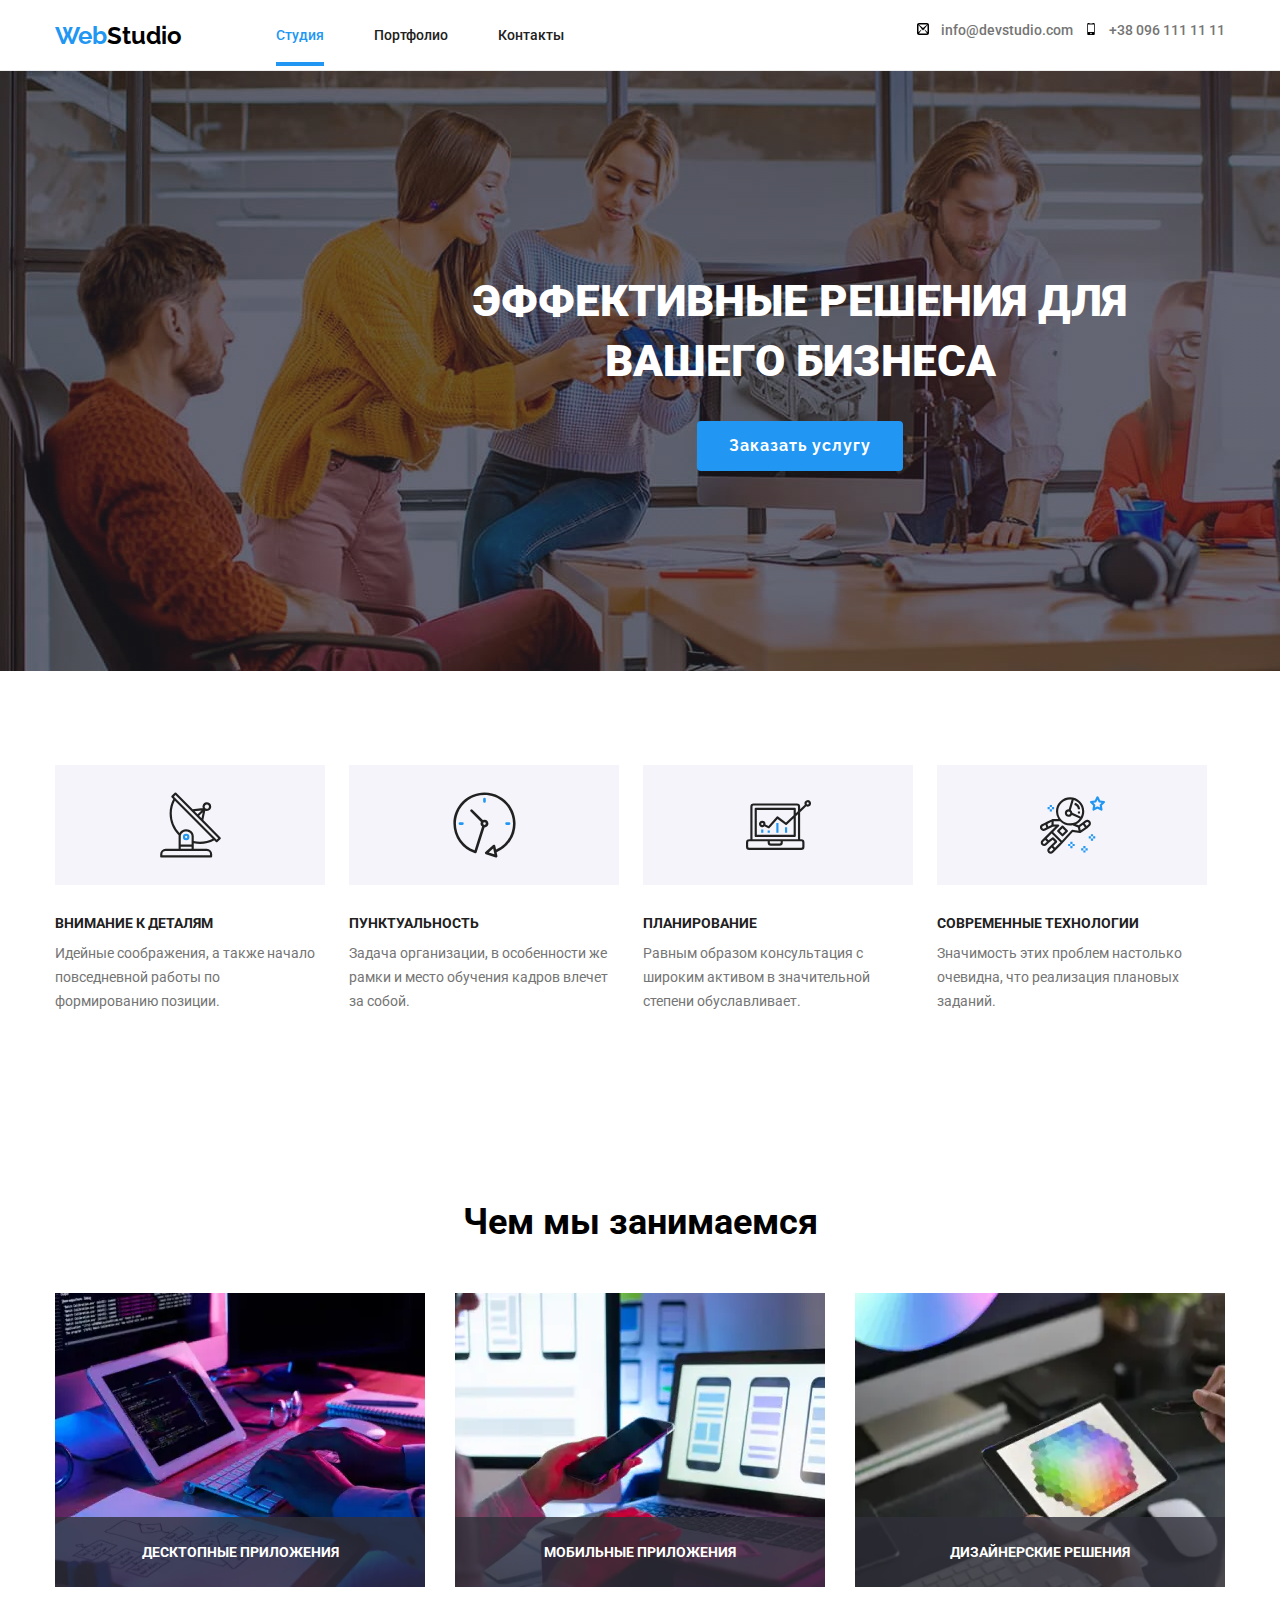
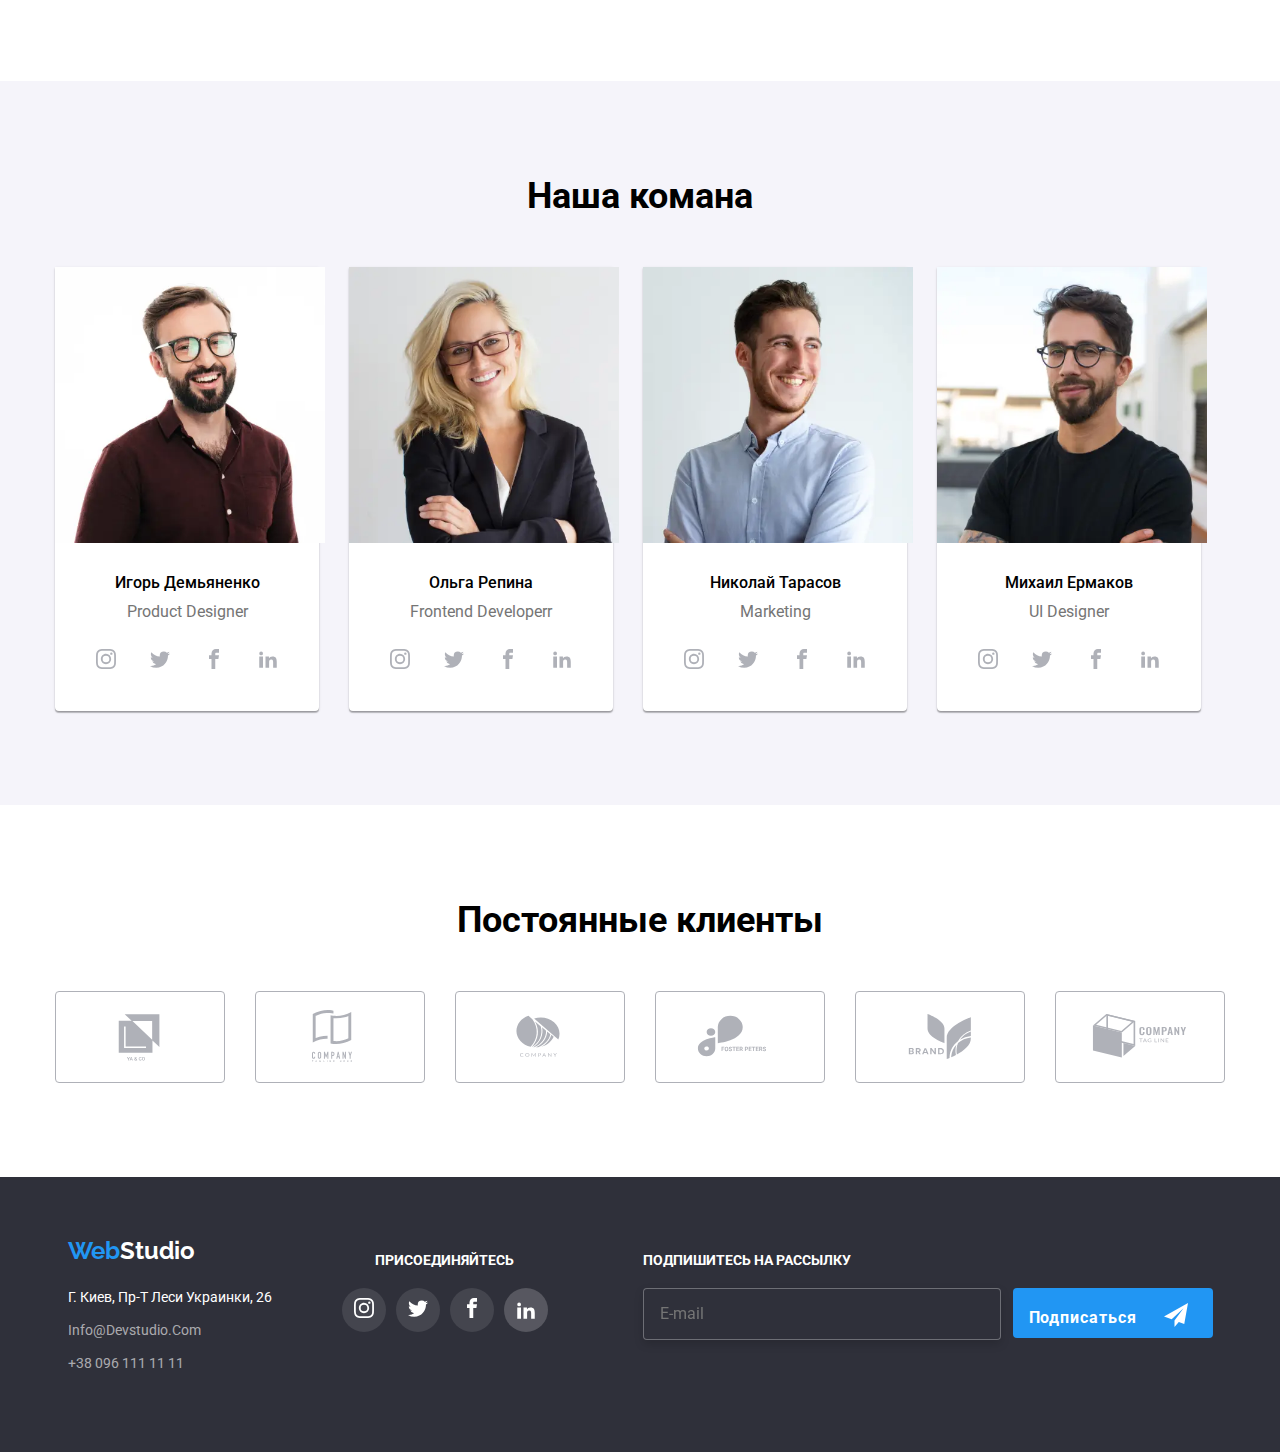
==== commit d08828ce: "изменения дз" ====
--- a/index.html
+++ b/index.html
@@ -439,7 +439,7 @@
         </section>
     </main>
     <!-- Юредический адресс -->
-    <footer class="footer-adress">
+    <footer class="footer-adress footer-adress__index">
         <div class="container footer-adress__location">
             <div class="footer-adress__block">
                 <div class="footer-adress__adress adress">
--- a/css/main.min.css
+++ b/css/main.min.css
@@ -1,2 +1,2 @@
-html{-webkit-box-sizing:border-box;box-sizing:border-box}*,*::after,*::before{-webkit-box-sizing:inherit;box-sizing:inherit}li{list-style:none}a{text-decoration:none}body{font-family:"Roboto", sans-serif;font-family:"Oleo Script", cursive;font-family:"Raleway", sans-serif}body.modal-open{overflow:hidden}h1,h2,h3,p,ul{margin-top:0px;margin-bottom:0px}img{display:block;min-width:100%;height:auto;margin:0px}.container{padding-left:15px;padding-right:15px;margin-left:auto;margin-right:auto}@media screen and (min-width: 480px){.container{width:480px}}@media screen and (min-width: 768px){.container{width:768px}}@media screen and (min-width: 1200px){.container{width:1200px;margin-left:188px;margin-right:188px}}.selection{padding:60px 0px}@media screen and (min-width: 480px){.selection{padding:60px 0px}}@media screen and (min-width: 1200px){.selection{padding:94px 0px}}.kontents{padding-left:0px;margin-top:0px;margin-left:0px;margin-right:0px}@media screen and (min-width: 768px){.kontents{display:-webkit-box;display:-ms-flexbox;display:flex;-ms-flex-wrap:wrap;flex-wrap:wrap;padding-left:0px;margin-top:0px;margin-left:0px;margin-right:0px}}.kontents__item{border:1px solid #eeeeee;width:450px;margin-bottom:30px}@media screen and (min-width: 768px) and (max-width: 1199.5px){.kontents__item{border:1px solid #eeeeee;margin-bottom:30px;width:354px;margin-right:30px}.kontents__item:nth-child(2){margin-right:0px}.kontents__item:nth-child(4){margin-right:0px}.kontents__item:nth-child(6){margin-right:0px}.kontents__item:nth-child(8){margin-right:0px}.kontents__item:nth-child(9){margin-right:0px;margin-bottom:0px}}@media screen and (min-width: 1200px){.kontents__item{border:1px solid #eeeeee;margin-bottom:30px;width:370px;margin-right:30px}.kontents__item:nth-child(3){margin-right:0px}.kontents__item:nth-child(6){margin-right:0px}.kontents__item:nth-child(7){margin-bottom:0px}.kontents__item:nth-child(8){margin-bottom:0px}.kontents__item:nth-child(9){margin-right:0px;margin-bottom:0px}}.kontents__link{-webkit-transition:250ms cubic-bezier(0.4, 0, 0.2, 1);transition:250ms cubic-bezier(0.4, 0, 0.2, 1)}.kontents__link:hover{-webkit-box-sizing:border-box;box-sizing:border-box;-webkit-box-shadow:0px 1px 1px rgba(0,0,0,0.12),0px 4px 4px rgba(0,0,0,0.06),1px 4px 6px rgba(0,0,0,0.16);box-shadow:0px 1px 1px rgba(0,0,0,0.12),0px 4px 4px rgba(0,0,0,0.06),1px 4px 6px rgba(0,0,0,0.16)}.kontents__link:focus{-webkit-box-sizing:border-box;box-sizing:border-box;-webkit-box-shadow:0px 1px 1px rgba(0,0,0,0.12),0px 4px 4px rgba(0,0,0,0.06),1px 4px 6px rgba(0,0,0,0.16);box-shadow:0px 1px 1px rgba(0,0,0,0.12),0px 4px 4px rgba(0,0,0,0.06),1px 4px 6px rgba(0,0,0,0.16)}.kontents__link:hover .kontents__texts{-webkit-transform:translateY(0%);transform:translateY(0%)}.kontents__link:focus .kontents__texts{-webkit-transform:translateY(0%);transform:translateY(0%)}.kontents__cards{position:relative;z-index:1;overflow:hidden;width:450px}@media screen and (min-width: 768px){.kontents__cards{width:354px}}@media screen and (min-width: 1200px){.kontents__cards{width:370px}}.kontents__texts{position:absolute;left:0;bottom:0;width:100%;height:100%;padding:63px 24px;font-family:Roboto;font-style:normal;font-weight:normal;font-size:18px;background:rgba(33,150,243,0.9);color:#ffffff;-webkit-transform:translateY(100%);transform:translateY(100%);-webkit-transition:-webkit-transform 250ms cubic-bezier(0.4, 0, 0.2, 1);transition:-webkit-transform 250ms cubic-bezier(0.4, 0, 0.2, 1);transition:transform 250ms cubic-bezier(0.4, 0, 0.2, 1);transition:transform 250ms cubic-bezier(0.4, 0, 0.2, 1), -webkit-transform 250ms cubic-bezier(0.4, 0, 0.2, 1)}.kontents__information{padding:20px 24px}.kontents__textt{font-family:Roboto;font-style:normal;font-weight:bold;font-size:18px;color:black}.kontents__location{font-family:Roboto;font-style:normal;font-weight:normal;font-size:16px;line-height:30px;color:#757575}.headers{position:relative;border-bottom:1px solid #ececec}.novigation__nav{display:-webkit-box;display:-ms-flexbox;display:flex;-webkit-box-align:center;-ms-flex-align:center;align-items:center;-webkit-box-pack:justify;-ms-flex-pack:justify;justify-content:space-between;min-height:60px}.novigation__logo{font-family:Raleway;font-style:normal;font-weight:bold;font-size:24px;line-height:28px}@media screen and (min-width: 480px){.novigation__logo{font-family:Raleway;font-style:normal;font-weight:bold;font-size:24px;line-height:28px}}@media screen and (min-width: 1200px){.novigation__logo{line-height:31px}}.novigation__first-logo{color:#2196f3}.novigation__menus{display:-webkit-inline-box;display:-ms-inline-flexbox;display:inline-flex;margin:0;padding:0;border:none;background-color:transparent;cursor:pointer}.novigation__menus .novigation__close{display:none}.novigation__menus.is-open .novigation__close{display:block}.novigation__menus.is-open .novigation__menu{display:none}.novigation__menus:hover{fill:#2196f3;-webkit-transition:opacity 250ms cubic-bezier(0.4, 0, 0.2, 1);transition:opacity 250ms cubic-bezier(0.4, 0, 0.2, 1)}.novigation__menus:focus{fill:#2196f3;-webkit-transition:opacity 250ms cubic-bezier(0.4, 0, 0.2, 1);transition:opacity 250ms cubic-bezier(0.4, 0, 0.2, 1)}@media screen and (min-width: 768px){.novigation__menus{display:none}}.novigation__close:hover{fill:#2196f3;-webkit-transition:opacity 250ms cubic-bezier(0.4, 0, 0.2, 1);transition:opacity 250ms cubic-bezier(0.4, 0, 0.2, 1)}.novigation__close:focus{fill:#2196f3;-webkit-transition:opacity 250ms cubic-bezier(0.4, 0, 0.2, 1);transition:opacity 250ms cubic-bezier(0.4, 0, 0.2, 1)}.novigation__menu:hover{fill:#2196f3;-webkit-transition:opacity 250ms cubic-bezier(0.4, 0, 0.2, 1);transition:opacity 250ms cubic-bezier(0.4, 0, 0.2, 1)}.novigation__menu:focus{fill:#2196f3;-webkit-transition:opacity 250ms cubic-bezier(0.4, 0, 0.2, 1);transition:opacity 250ms cubic-bezier(0.4, 0, 0.2, 1)}.menu-conteiner{font-family:Roboto;font-style:normal;font-weight:500}@media screen and (max-width: 767.5px){.menu-conteiner{background:#ffffff;-webkit-box-shadow:0px 4px 8px rgba(0,0,0,0.04),0px 2px 4px rgba(0,0,0,0.08),0px 1px 3px rgba(0,0,0,0.16);box-shadow:0px 4px 8px rgba(0,0,0,0.04),0px 2px 4px rgba(0,0,0,0.08),0px 1px 3px rgba(0,0,0,0.16);display:none;position:absolute;top:100%;left:0;width:100%;z-index:2}.menu-conteiner.is-open{display:block}}@media screen and (min-width: 768px){.menu-conteiner{display:-webkit-box;display:-ms-flexbox;display:flex;-webkit-box-orient:horizontal;-webkit-box-direction:normal;-ms-flex-direction:row;flex-direction:row;-webkit-box-pack:justify;-ms-flex-pack:justify;justify-content:space-between;-webkit-box-flex:1;-ms-flex-positive:1;flex-grow:1;-webkit-box-align:center;-ms-flex-align:center;align-items:center}}@media screen and (max-width: 767.5px){.menu-conteiner__list{margin-bottom:306px;padding-left:40px}}@media screen and (min-width: 768px){.menu-conteiner__list{display:-webkit-box;display:-ms-flexbox;display:flex;-webkit-box-orient:horizontal;-webkit-box-direction:normal;-ms-flex-direction:row;flex-direction:row;margin-left:80px;padding-left:0px}}@media screen and (min-width: 768px){.menu-conteiner__list{margin-left:94px}}@media screen and (max-width: 767.5px){.menu-conteiner__item:first-child{margin-top:48px}.menu-conteiner__item:not(:last-child){margin-bottom:35px}.menu-conteiner__item:last-child{margin-bottom:0px}}@media screen and (min-width: 768px){.menu-conteiner__item:first-child{margin-right:50px}.menu-conteiner__item:not(:last-child){margin-right:50px}}.menu-conteiner__itemss:first-child{margin-bottom:64px}.menu-conteiner__itemss:last-child{margin-bottom:35px}@media screen and (min-width: 480px){.menu-conteiner__itemss:first-child{margin-bottom:64px}.menu-conteiner__itemss:last-child{margin-bottom:35px}}@media screen and (min-width: 768px){.menu-conteiner__itemss:first-child{margin-bottom:10px}.menu-conteiner__itemss:last-child{margin-bottom:0px}}@media screen and (min-width: 1200px){.menu-conteiner__itemss:first-child{margin-right:10px}.menu-conteiner__itemss:last-child{margin-right:0px}}@media screen and (max-width: 767.5px){.menu-conteiner__kontakts{display:-webkit-box;display:-ms-flexbox;display:flex;-webkit-box-orient:vertical;-webkit-box-direction:reverse;-ms-flex-direction:column-reverse;flex-direction:column-reverse}}@media screen and (min-width: 1200px){.menu-conteiner__kontakts{display:-webkit-box;display:-ms-flexbox;display:flex;padding:21px 0px 21px 15px}}.menu-conteiner__link{font-family:Roboto;font-style:normal;font-weight:500;font-size:40px;line-height:47px;text-align:center;color:#212121}.menu-conteiner__link--color{color:#2196f3}.menu-conteiner__link:hover{color:#2196f3}.menu-conteiner__link:focus{color:#2196f3}.menu-conteiner__link--size{font-family:Roboto;font-style:normal;font-weight:500;font-size:34px;line-height:40px;color:#757575}.menu-conteiner__link--size:hover{color:#2196f3}.menu-conteiner__link--size:focus{color:#2196f3}.menu-conteiner__link--sizze{font-family:Roboto;font-style:normal;font-weight:500;font-size:24px;line-height:28px;color:#757575}.menu-conteiner__link--sizze:hover{color:#2196f3}.menu-conteiner__link--sizze:focus{color:#2196f3}@media screen and (min-width: 480px){.menu-conteiner__link{font-family:Roboto;font-style:normal;font-weight:500;font-size:40px;line-height:47px;text-align:center;color:#212121}.menu-conteiner__link--color{color:#2196f3}.menu-conteiner__link:hover{color:#2196f3}.menu-conteiner__link:focus{color:#2196f3}.menu-conteiner__link--size{font-family:Roboto;font-style:normal;font-weight:500;font-size:34px;line-height:40px;color:#757575}.menu-conteiner__link--size:hover{color:#2196f3}.menu-conteiner__link--size:focus{color:#2196f3}.menu-conteiner__link--sizze{font-family:Roboto;font-style:normal;font-weight:500;font-size:24px;line-height:28px;color:#757575}.menu-conteiner__link--sizze:hover{color:#2196f3}.menu-conteiner__link--sizze:focus{color:#2196f3}}@media screen and (min-width: 768px){.menu-conteiner__link{font-size:14px;line-height:16px}.menu-conteiner__link--color{position:relative}.menu-conteiner__link--color::after{content:"";position:absolute;display:block;width:100%;height:4px;left:0;top:35px;background-color:#2196f3;opacity:1;-webkit-transition:opacity 250ms cubic-bezier(0.4, 0, 0.2, 1);transition:opacity 250ms cubic-bezier(0.4, 0, 0.2, 1)}.menu-conteiner__link:hover{color:#2196f3}.menu-conteiner__link:focus{color:#2196f3}.menu-conteiner__link--size{font-size:12px;line-height:14px}.menu-conteiner__link--size:hover{fill:#2196f3}.menu-conteiner__link--size:focus{fill:#2196f3}.menu-conteiner__link--sizze{font-size:12px;line-height:14px}.menu-conteiner__link--sizze:hover{fill:#2196f3}.menu-conteiner__link--sizze:focus{fill:#2196f3}}@media screen and (min-width: 1200px){.menu-conteiner__link{font-size:14px;line-height:16px}.menu-conteiner__link--size{font-size:14px;line-height:16px}.menu-conteiner__link--size--sizze{font-size:14px;line-height:16px}}@media screen and (max-width: 767.5px){.menu-conteiner__icone{display:none}}@media screen and (min-width: 768px){.menu-conteiner__icone{width:16px;height:12px;margin-right:10px;color:#757575}}@media screen and (max-width: 767.5px){.menu-conteiner__network{font-family:Roboto;font-style:normal;font-weight:500;font-size:18px;line-height:22px;padding-left:40px;margin-bottom:48px;-webkit-box-align:center;-ms-flex-align:center;align-items:center}.menu-conteiner__network--color{color:#2196f3}}@media screen and (min-width: 768px){.menu-conteiner__network{display:none}}.button_stylee{padding:10px 32px;background-color:#2196f3;color:white;font-weight:700;font-size:16px;line-height:1.87;letter-spacing:0.06em;border-radius:4px;border:none;cursor:pointer}.button_stylee:hover{-webkit-box-shadow:0px 4px 4px rgba(0,0,0,0.15);box-shadow:0px 4px 4px rgba(0,0,0,0.15);border-radius:4px}.goal{width:360px}@media screen and (min-width: 480px){.goal{width:360px}}@media screen and (min-width: 1200px){.goal{width:696px;margin-left:auto;margin-right:auto}}.selection-goal{display:block;width:480px;background-color:#2f303a;text-align:center;background-image:-webkit-gradient(linear, right top, left top, from(rgba(47,48,58,0.4)), to(rgba(47,48,58,0.4))),url("/sass/img/1/Header_img1.jpg");background-image:linear-gradient(to left, rgba(47,48,58,0.4), rgba(47,48,58,0.4)),url("/sass/img/1/Header_img1.jpg");background-repeat:no-repeat;background-position:center;background-size:cover;padding:118px 0px;margin-left:auto;margin-right:auto}@media screen and (min-width: 480px){.selection-goal{width:480px;height:400px;background-image:-webkit-gradient(linear, right top, left top, from(rgba(47,48,58,0.4)), to(rgba(47,48,58,0.4))),url("/sass/img/1/Header_img1.jpg");background-image:linear-gradient(to left, rgba(47,48,58,0.4), rgba(47,48,58,0.4)),url("/sass/img/1/Header_img1.jpg");background-size:480px 400px}}@media screen and (min-width: 480px) and (min-device-pixel-ratio: 2), screen and (min-width: 480px) and (-webkit-min-device-pixel-ratio: 2), screen and (min-width: 480px) and (min-resolution: 192dpi), screen and (min-width: 480px) and (min-resolution: 2ddpi){.selection-goal{background-image:-webkit-gradient(linear, right top, left top, from(rgba(47,48,58,0.4)), to(rgba(47,48,58,0.4))),url("/sass/img/1/Header-img1_2x.jpg");background-image:linear-gradient(to left, rgba(47,48,58,0.4), rgba(47,48,58,0.4)),url("/sass/img/1/Header-img1_2x.jpg")}}@media screen and (min-width: 480px) and (min-device-pixel-ratio: 3), screen and (min-width: 480px) and (-webkit-min-device-pixel-ratio: 23), screen and (min-width: 480px) and (-webkit-min-device-pixel-ratio: 3), screen and (min-width: 480px) and (min-resolution: 288dpi), screen and (min-width: 480px) and (min-resolution: 3ddpi){.selection-goal{background-image:-webkit-gradient(linear, right top, left top, from(rgba(47,48,58,0.4)), to(rgba(47,48,58,0.4))),url("/sass/img/1/Header-img1_3x.jpg");background-image:linear-gradient(to left, rgba(47,48,58,0.4), rgba(47,48,58,0.4)),url("/sass/img/1/Header-img1_3x.jpg")}}@media screen and (min-width: 768px){.selection-goal{width:768px;height:400px;background-image:-webkit-gradient(linear, right top, left top, from(rgba(47,48,58,0.4)), to(rgba(47,48,58,0.4))),url("/sass/img/2/Header_img2.jpg");background-image:linear-gradient(to left, rgba(47,48,58,0.4), rgba(47,48,58,0.4)),url("/sass/img/2/Header_img2.jpg");background-size:768px 400px}}@media screen and (min-width: 768px) and (min-device-pixel-ratio: 2), screen and (min-width: 768px) and (-webkit-min-device-pixel-ratio: 2), screen and (min-width: 768px) and (min-resolution: 192dpi), screen and (min-width: 768px) and (min-resolution: 2ddpi){.selection-goal{background-image:-webkit-gradient(linear, right top, left top, from(rgba(47,48,58,0.4)), to(rgba(47,48,58,0.4))),url("/sass/img/2/Header_img2@2x.jpg");background-image:linear-gradient(to left, rgba(47,48,58,0.4), rgba(47,48,58,0.4)),url("/sass/img/2/Header_img2@2x.jpg")}}@media screen and (min-width: 768px) and (min-device-pixel-ratio: 3), screen and (min-width: 768px) and (-webkit-min-device-pixel-ratio: 23), screen and (min-width: 768px) and (-webkit-min-device-pixel-ratio: 3), screen and (min-width: 768px) and (min-resolution: 288dpi), screen and (min-width: 768px) and (min-resolution: 3ddpi){.selection-goal{background-image:-webkit-gradient(linear, right top, left top, from(rgba(47,48,58,0.4)), to(rgba(47,48,58,0.4))),url("/sass/img/2/Header_img2@3x.jpg");background-image:linear-gradient(to left, rgba(47,48,58,0.4), rgba(47,48,58,0.4)),url("/sass/img/2/Header_img2@3x.jpg")}}@media screen and (min-width: 1200px){.selection-goal{width:1600px;height:600px;padding:200px 0px;background-image:-webkit-gradient(linear, right top, left top, from(rgba(47,48,58,0.4)), to(rgba(47,48,58,0.4))),url("/sass/img/3/Img1.jpg");background-image:linear-gradient(to left, rgba(47,48,58,0.4), rgba(47,48,58,0.4)),url("/sass/img/3/Img1.jpg");background-size:1600px 600px}}@media screen and (min-width: 1200px) and (min-device-pixel-ratio: 2), screen and (min-width: 1200px) and (-webkit-min-device-pixel-ratio: 2), screen and (min-width: 1200px) and (min-resolution: 192dpi), screen and (min-width: 1200px) and (min-resolution: 2ddpi){.selection-goal{background-image:-webkit-gradient(linear, right top, left top, from(rgba(47,48,58,0.4)), to(rgba(47,48,58,0.4))),url("/sass/img/3/Img3@2x.jpg");background-image:linear-gradient(to left, rgba(47,48,58,0.4), rgba(47,48,58,0.4)),url("/sass/img/3/Img3@2x.jpg")}}@media screen and (min-width: 1200px) and (min-device-pixel-ratio: 3), screen and (min-width: 1200px) and (-webkit-min-device-pixel-ratio: 23), screen and (min-width: 1200px) and (-webkit-min-device-pixel-ratio: 3), screen and (min-width: 1200px) and (min-resolution: 288dpi), screen and (min-width: 1200px) and (min-resolution: 3ddpi){.selection-goal{background-image:-webkit-gradient(linear, right top, left top, from(rgba(47,48,58,0.4)), to(rgba(47,48,58,0.4))),url("/sass/img/3/Img2@3x.jpg");background-image:linear-gradient(to left, rgba(47,48,58,0.4), rgba(47,48,58,0.4)),url("/sass/img/3/Img2@3x.jpg")}}.selection-goal__text{font-family:Roboto;font-style:normal;font-weight:900;font-size:26px;line-height:42px;color:#fff;text-transform:uppercase;margin-bottom:30px}@media screen and (min-width: 480px){.selection-goal__text{font-family:Roboto;font-style:normal;font-weight:900;font-size:26px;line-height:42px;color:#fff}}@media screen and (min-width: 1200px){.selection-goal__text{font-family:Roboto;font-style:normal;font-weight:900;font-size:44px;line-height:60px;color:#fff}}.button_style{padding:10px 32px;background-color:#2196f3;color:white;font-weight:700;font-size:16px;line-height:1.87;letter-spacing:0.06em;border-radius:4px;border:none;cursor:pointer}.button_style:hover{-webkit-box-shadow:0px 4px 4px rgba(0,0,0,0.15);box-shadow:0px 4px 4px rgba(0,0,0,0.15);border-radius:4px}.selection-direction__list{margin-bottom:0px;margin-left:0px;padding-left:0px}@media screen and (min-width: 480px){.selection-direction__list{margin-bottom:0px;margin-left:0px;padding-left:0px}}@media screen and (min-width: 768px){.selection-direction__list{display:-webkit-box;display:-ms-flexbox;display:flex;-ms-flex-wrap:wrap;flex-wrap:wrap;margin:-15px}}@media screen and (min-width: 1200px){.selection-direction__list{display:-webkit-box;display:-ms-flexbox;display:flex;-ms-flex-wrap:wrap;flex-wrap:wrap;margin:-15px}}.selection-direction__item{width:100%}.selection-direction__item:first-child{margin-bottom:30px}.selection-direction__item:not(:first-child){margin-bottom:30px}.selection-direction__item:last-child{margin-bottom:0px}@media screen and (max-width: 767px){.selection-direction__item:first-child{margin-bottom:30px}.selection-direction__item:not(:first-child){margin-bottom:30px}.selection-direction__item:last-child{margin-bottom:0px}}@media screen and (min-width: 768px){.selection-direction__item{width:46%}.selection-direction__item:first-child{margin:15px;width:calc(100% - 4 * 15px)/2}.selection-direction__item:not(:first-child){margin:15px;width:calc(100% - 4 * 15px)/2}.selection-direction__item:last-child{margin:15px;width:calc(100% - 4 * 15px)/2}}@media screen and (min-width: 1200px){.selection-direction__item{width:22%}.selection-direction__item:first-child{margin:15px;width:calc(100% - 4 * 15px)/4}.selection-direction__item:not(:first-child){margin:15px;width:calc(100% - 4 * 15px)/4}.selection-direction__item:last-child{margin:15px;width:calc(100% - 4 * 15px)/4}}.direction{display:-webkit-box;display:-ms-flexbox;display:flex;-webkit-box-orient:vertical;-webkit-box-direction:normal;-ms-flex-direction:column;flex-direction:column;-ms-flex-pack:distribute;justify-content:space-around;width:450px;height:120px;background-color:#f5f4fa;margin-bottom:30px}@media screen and (max-width: 767px){.direction{display:-webkit-box;display:-ms-flexbox;display:flex;-webkit-box-orient:vertical;-webkit-box-direction:normal;-ms-flex-direction:column;flex-direction:column;-ms-flex-pack:distribute;justify-content:space-around;width:450px;height:120px;background-color:#f5f4fa;margin-bottom:30px}}@media screen and (min-width: 768px){.direction{display:-webkit-box;display:-ms-flexbox;display:flex;-webkit-box-orient:vertical;-webkit-box-direction:normal;-ms-flex-direction:column;flex-direction:column;-ms-flex-pack:distribute;justify-content:space-around;width:354px;height:120px;background-color:#f5f4fa;margin-bottom:30px;margin-right:0px}}@media screen and (min-width: 1200px){.direction{display:-webkit-box;display:-ms-flexbox;display:flex;-webkit-box-orient:vertical;-webkit-box-direction:normal;-ms-flex-direction:column;flex-direction:column;-ms-flex-pack:distribute;justify-content:space-around;width:270px;height:120px;background-color:#f5f4fa;margin-bottom:30px}}.direction__icon{display:-webkit-box;display:-ms-flexbox;display:flex;-webkit-box-orient:horizontal;-webkit-box-direction:normal;-ms-flex-direction:row;flex-direction:row;text-align:center;-ms-flex-item-align:center;align-self:center;width:65px;height:70px}.direction__text{font-family:Roboto;font-style:normal;font-weight:bold;font-size:14px;line-height:16px;text-align:center;text-transform:uppercase;margin-bottom:10px;color:#212121}@media screen and (min-width: 480px){.direction__text{font-family:Roboto;font-style:normal;font-weight:bold;font-size:14px;line-height:16px;text-align:center;text-transform:uppercase;margin-bottom:10px;color:#212121}}@media screen and (min-width: 768px){.direction__text{font-family:Roboto;font-style:normal;font-weight:bold;font-size:14px;line-height:16px;text-align:start;text-transform:uppercase;margin-bottom:10px;color:#212121}}.direction__paragraf{font-family:Roboto;font-style:normal;font-weight:normal;font-size:14px;line-height:24px;color:#757575}@media screen and (max-width: 1199px){.selection-work{display:none}}.selection-work__heading{font-family:Roboto;font-style:normal;font-weight:bold;font-size:36px;line-height:42px;text-align:center;padding-top:0px;margin-bottom:50px}.selection-work__list{display:-webkit-box;display:-ms-flexbox;display:flex;-webkit-box-orient:horizontal;-webkit-box-direction:normal;-ms-flex-direction:row;flex-direction:row;margin-left:0px;padding-left:0px}.selection-work__item{position:relative}.selection-work__item:first-child{margin-left:0px}.selection-work__item:not(:first-child){margin-left:30px}.selection-work__text{position:absolute;display:block;left:0;bottom:0;width:100%;font-family:Roboto;font-style:normal;font-weight:bold;font-size:14px;line-height:16px;text-align:center;background:rgba(47,48,58,0.8);color:#ffffff;text-transform:uppercase;padding:27px 83px}.selection-team{background-color:#f5f4fa}.selection-team__heading{font-family:Roboto;font-family:Roboto;font-style:normal;font-weight:bold;font-size:28px;line-height:33px;text-align:center;color:black;margin-bottom:50px}@media screen and (min-width: 480px){.selection-team__heading{font-family:Roboto;font-family:Roboto;font-style:normal;font-weight:bold;font-size:28px;line-height:33px;text-align:center;color:black;margin-bottom:50px}}@media screen and (min-width: 1200px){.selection-team__heading{font-family:Roboto;font-style:normal;font-weight:bold;font-size:36px;line-height:42px;text-align:center;color:black;margin-bottom:50px}}.selection-team__list{margin-left:0px;padding-left:0px;margin-right:0px}@media screen and (max-width: 767px){.selection-team__list{margin-left:0px;padding-left:0px;margin-right:0px;width:100%}}@media screen and (min-width: 768px){.selection-team__list{display:-webkit-box;display:-ms-flexbox;display:flex;-ms-flex-wrap:wrap;flex-wrap:wrap;margin:-15px}}@media screen and (min-width: 1200px){.selection-team__list{margin:-15px}}.selection-team__item{-webkit-box-shadow:0px 1px 3px rgba(0,0,0,0.12),0px 1px 1px rgba(0,0,0,0.14),0px 2px 1px rgba(0,0,0,0.2);box-shadow:0px 1px 3px rgba(0,0,0,0.12),0px 1px 1px rgba(0,0,0,0.14),0px 2px 1px rgba(0,0,0,0.2);border-radius:0px 0px 4px 4px;background-color:#ffffff;width:450px;height:622px}.selection-team__item:first-child{margin-bottom:30px}.selection-team__item:not(:first-child){margin-bottom:30px}.selection-team__item:last-child{margin-bottom:0px}@media screen and (max-width: 767px){.selection-team__item:first-child{margin-bottom:30px}.selection-team__item:not(:first-child){margin-bottom:30px}.selection-team__item:last-child{margin-bottom:0px}}@media screen and (min-width: 768px){.selection-team__item{width:45%}.selection-team__item:first-child{margin:15px;width:calc(100% - 4 * 15px)/2}.selection-team__item:not(:first-child){margin:15px;width:calc(100% - 4 * 15px)/2}.selection-team__item:last-child{margin:15px;width:calc(100% - 4 * 15px)/2}}@media screen and (min-width: 1200px){.selection-team__item{width:22%}.selection-team__item:first-child{margin:15px;width:calc(100% - 8 * 15px)/4}.selection-team__item:not(:first-child){margin:15px;width:calc(100% - 8 * 15px)/4}.selection-team__item:last-child{margin:15px;width:calc(100% - 8 * 15px)/4}}.business_card{padding:30px 59px}.business_card__text{display:-webkit-box;display:-ms-flexbox;display:flex;-webkit-box-align:center;-ms-flex-align:center;align-items:center;-ms-flex-pack:distribute;justify-content:space-around;font-family:Roboto;font-style:normal;font-weight:500;font-size:16px;line-height:19px;color:black;margin-bottom:10px}.business_card__position{display:-webkit-box;display:-ms-flexbox;display:flex;-webkit-box-align:center;-ms-flex-align:center;align-items:center;-ms-flex-pack:distribute;justify-content:space-around;font-family:Roboto;font-style:normal;font-weight:normal;font-size:16px;line-height:19px;color:#757575;margin-left:0px;margin-bottom:16px}.business_card__list{display:-webkit-box;display:-ms-flexbox;display:flex;margin-left:0px;padding-left:0px;-webkit-box-pack:center;-ms-flex-pack:center;justify-content:center}.business_card__item{width:44px;height:44px;-webkit-box-pack:center;-ms-flex-pack:center;justify-content:center}.business_card__item:first-child{margin-left:0px;margin-right:10px}.business_card__item:not(:first-child){margin-right:10px}.business_card__item:last-child{margin-right:0px}.business_card__link{width:44px;height:44px;border-radius:50%;background-color:#ffffff;display:-webkit-box;display:-ms-flexbox;display:flex;-webkit-box-align:center;-ms-flex-align:center;align-items:center;-webkit-box-pack:center;-ms-flex-pack:center;justify-content:center;margin-right:10px;fill:#afb1b8;-webkit-transition:250ms cubic-bezier(0.4, 0, 0.2, 1);transition:250ms cubic-bezier(0.4, 0, 0.2, 1)}.business_card__link:hover{background-color:#2196f3;fill:#ffffff}.business_card__link:focus{background-color:#2196f3;fill:#ffffff}.business_card__icon{width:20px;height:20px}.selection-clients__text{font-family:Roboto;font-style:normal;font-weight:bold;font-size:36px;line-height:42px;text-align:center;color:black;margin-bottom:50px}.client{display:-webkit-box;display:-ms-flexbox;display:flex;-ms-flex-wrap:wrap;flex-wrap:wrap;padding-left:0px}.client__icon{width:106px;height:60px}.client__link{display:-webkit-box;display:-ms-flexbox;display:flex;-webkit-box-align:end;-ms-flex-align:end;align-items:flex-end;-ms-flex-pack:distribute;justify-content:space-around;-ms-flex-line-pack:center;align-content:center;-ms-flex-wrap:wrap;flex-wrap:wrap;width:210px;height:92px;border:1px solid #afb1b8;-webkit-box-sizing:border-box;box-sizing:border-box;border-radius:4px;fill:#afb1b8}.client__link:hover,.client__link:focus{border:1px solid #2196f3;fill:#2196f3}.client__link--location{display:-webkit-box;display:-ms-flexbox;display:flex;-webkit-box-pack:start;-ms-flex-pack:start;justify-content:flex-start}@media screen and (min-width: 480px){.client__link{display:-webkit-box;display:-ms-flexbox;display:flex;-webkit-box-align:end;-ms-flex-align:end;align-items:flex-end;-ms-flex-pack:distribute;justify-content:space-around;-ms-flex-line-pack:center;align-content:center;-ms-flex-wrap:wrap;flex-wrap:wrap;width:210px;height:92px;border:1px solid #afb1b8;-webkit-box-sizing:border-box;box-sizing:border-box;border-radius:4px;fill:#afb1b8}.client__link:hover,.client__link:focus{border:1px solid #2196f3;fill:#2196f3}.client__link--location{display:-webkit-box;display:-ms-flexbox;display:flex;-webkit-box-pack:start;-ms-flex-pack:start;justify-content:flex-start}}@media screen and (min-width: 768px){.client__link{display:-webkit-box;display:-ms-flexbox;display:flex;-webkit-box-align:end;-ms-flex-align:end;align-items:flex-end;-ms-flex-pack:distribute;justify-content:space-around;-ms-flex-line-pack:center;align-content:center;-ms-flex-wrap:wrap;flex-wrap:wrap;width:226px;height:92px;border:1px solid #afb1b8;-webkit-box-sizing:border-box;box-sizing:border-box;border-radius:4px;fill:#afb1b8}.client__link:hover,.client__link:focus{border:1px solid #2196f3;fill:#2196f3}.client__link--location{display:-webkit-box;display:-ms-flexbox;display:flex;-webkit-box-pack:start;-ms-flex-pack:start;justify-content:flex-start}}@media screen and (min-width: 1200px){.client__link{width:170px;display:-webkit-box;display:-ms-flexbox;display:flex;-webkit-box-align:end;-ms-flex-align:end;align-items:flex-end;-ms-flex-pack:distribute;justify-content:space-around;-ms-flex-line-pack:center;align-content:center;-ms-flex-wrap:wrap;flex-wrap:wrap;width:170px;height:92px;border:1px solid #afb1b8;-webkit-box-sizing:border-box;box-sizing:border-box;border-radius:4px;fill:#afb1b8}.client__link:hover,.client__link:focus{border:1px solid #2196f3;fill:#2196f3}.client__link--location{display:-webkit-box;display:-ms-flexbox;display:flex;-webkit-box-pack:start;-ms-flex-pack:start;justify-content:flex-start}}.client__item:nth-child(1){margin-bottom:30px;margin-right:30px}.client__item:nth-child(2){margin-bottom:30px}.client__item:nth-child(3){margin-bottom:30px;margin-right:30px}.client__item:nth-child(4){margin-bottom:30px}.client__item:nth-child(5){margin-bottom:30px;margin-right:30px}.client__item:nth-child(6){margin-bottom:0px}@media screen and (min-width: 480px){.client__item:nth-child(1){margin-bottom:30px;margin-right:30px}.client__item:nth-child(2){margin-bottom:30px}.client__item:nth-child(3){margin-bottom:30px;margin-right:30px}.client__item:nth-child(4){margin-bottom:30px}.client__item:nth-child(5){margin-bottom:0px;margin-right:30px}.client__item:nth-child(6){margin-bottom:0px}}@media screen and (min-width: 768px){.client__item:nth-child(1){margin-bottom:30px;margin-right:30px}.client__item:nth-child(2){margin-bottom:30px;margin-right:30px}.client__item:nth-child(3){margin-bottom:30px;margin-right:0px}.client__item:nth-child(4){margin-bottom:0px;margin-right:30px}.client__item:nth-child(5){margin-bottom:0px;margin-right:30px}.client__item:nth-child(6){margin-bottom:0px}}@media screen and (min-width: 1200px){.client__item:nth-child(1){margin-bottom:00px;margin-right:30px}.client__item:nth-child(2){margin-bottom:00px;margin-right:30px}.client__item:nth-child(3){margin-bottom:0px;margin-right:30px}.client__item:nth-child(4){margin-bottom:0px;margin-right:30px}.client__item:nth-child(5){margin-bottom:0px;margin-right:30px}.client__item:nth-child(6){margin-bottom:0px}}.footer-adress{background-color:#2f303a;padding:60px 0px;text-align:center;width:100%;max-width:1600px}.footer-adress__adress{margin-bottom:60px}@media screen and (min-width: 480px) and (max-width: 1199px){.footer-adress{background-color:#2f303a;padding:60px 0px;text-align:center}.footer-adress__adress{margin-bottom:60px}}@media screen and (min-width: 768px) and (max-width: 1199px){.footer-adress{background-color:#2f303a;padding:60px 0px;text-align:center}.footer-adress__adress{margin-bottom:0px}.footer-adress__block{display:-webkit-box;display:-ms-flexbox;display:flex;-webkit-box-orient:horizontal;-webkit-box-direction:normal;-ms-flex-direction:row;flex-direction:row;-ms-flex-pack:distribute;justify-content:space-around;margin-bottom:60px}}@media screen and (min-width: 1200px){.footer-adress{background-color:#2f303a;padding:60px 0px;text-align:start}.footer-adress__adress{margin-bottom:0px;margin-right:70px}.footer-adress__block{display:-webkit-box;display:-ms-flexbox;display:flex;margin-right:70px}.footer-adress__location{display:-webkit-box;display:-ms-flexbox;display:flex;-webkit-box-orient:horizontal;-webkit-box-direction:normal;-ms-flex-direction:row;flex-direction:row;-ms-flex-pack:distribute;justify-content:space-around}}.adress__logo{margin-bottom:20px}.adress__links{font-family:Raleway;font-style:normal;font-weight:bold;font-size:24px;line-height:28px}.adress__first-word{color:#2196f3}.adress__list{text-transform:capitalize;font-style:normal;padding-left:0px;margin-bottom:0px}.adress__item:first-child{margin-bottom:9px}.adress__item:nth-child(n+1){margin-bottom:9px}.adress__item:last-child{margin-bottom:0px}.adress__link{font-family:Roboto;font-style:normal;font-weight:normal;font-size:14px;line-height:24px;color:#ffffff;-webkit-transition:250ms cubic-bezier(0.4, 0, 0.2, 1);transition:250ms cubic-bezier(0.4, 0, 0.2, 1)}.adress__link--color{color:rgba(255,255,255,0.6);-webkit-transition:250ms cubic-bezier(0.4, 0, 0.2, 1);transition:250ms cubic-bezier(0.4, 0, 0.2, 1)}.adress__link:hover{color:#2196f3}.adress__link:hover{color:#2196f3}.social{text-align:center}@media screen and (min-width: 1200px){.social{padding-top:15px}}.social__text{font-family:Roboto;font-style:normal;font-weight:bold;font-size:14px;line-height:16px;text-transform:uppercase;color:#ffffff;text-align:center;margin-bottom:20px}.social__list{display:-webkit-box;display:-ms-flexbox;display:flex;-webkit-box-pack:center;-ms-flex-pack:center;justify-content:center;padding-left:0px;margin-bottom:60px}.social__list::after{-webkit-box-sizing:border-box;box-sizing:border-box}.social__list::before{-webkit-box-sizing:border-box;box-sizing:border-box}.social__item{display:-webkit-box;display:-ms-flexbox;display:flex;-webkit-box-align:center;-ms-flex-align:center;align-items:center;-ms-flex-line-pack:center;align-content:center;-ms-flex-wrap:nowrap;flex-wrap:nowrap;-webkit-box-orient:vertical;-webkit-box-direction:normal;-ms-flex-direction:column;flex-direction:column;-webkit-box-pack:center;-ms-flex-pack:center;justify-content:center;width:44px;height:44px;border-radius:50%;background-color:rgba(255,255,255,0.1);-webkit-transition:250ms cubic-bezier(0.4, 0, 0.2, 1);transition:250ms cubic-bezier(0.4, 0, 0.2, 1)}.social__item:first-child{margin-right:10px}.social__item:not(:first-child){margin-right:10px}.social__item:last-child{margin-right:0px}.social__item:hover,.social__item:focus{background-color:#2196f3}.social__icone{width:20px;height:20px;fill:#ffffff}@media screen and (min-width: 1200px){.subscribe{padding-top:15px}}.subscribe__textt{font-family:Roboto;font-style:normal;font-weight:bold;font-size:14px;line-height:16px;color:#ffffff;text-transform:uppercase;margin-bottom:20px}.subscribe__forms{display:-webkit-box;display:-ms-flexbox;display:flex;-webkit-box-orient:vertical;-webkit-box-direction:normal;-ms-flex-direction:column;flex-direction:column}@media screen and (min-width: 1200px){.subscribe__forms{display:-webkit-box;display:-ms-flexbox;display:flex;-webkit-box-orient:horizontal;-webkit-box-direction:normal;-ms-flex-direction:row;flex-direction:row}}.subscribe__forms input{padding:15px 16px;margin-bottom:12px;background-color:#2f303a;border:1px solid rgba(255,255,255,0.3);-webkit-box-sizing:border-box;box-sizing:border-box;-webkit-filter:drop-shadow(0px 4px 4px rgba(0,0,0,0.15));filter:drop-shadow(0px 4px 4px rgba(0,0,0,0.15));border-radius:4px;font-family:Roboto;font-style:normal;font-weight:normal;font-size:16px;line-height:20px;width:100%;color:white;-webkit-transition:250ms cubic-bezier(0.4, 0, 0.2, 1);transition:250ms cubic-bezier(0.4, 0, 0.2, 1)}.subscribe__forms input:hover{border:1px solid #2196f3;outline:#2196f3}.subscribe__forms input:focus{border:1px solid #2196f3;outline:#2196f3}@media screen and (min-width: 480px){.subscribe__forms input{padding:15px 16px;margin-bottom:12px;background-color:#2f303a;border:1px solid rgba(255,255,255,0.3);-webkit-box-sizing:border-box;box-sizing:border-box;-webkit-filter:drop-shadow(0px 4px 4px rgba(0,0,0,0.15));filter:drop-shadow(0px 4px 4px rgba(0,0,0,0.15));border-radius:4px;font-family:Roboto;font-style:normal;font-weight:normal;font-size:16px;line-height:20px;width:450px;color:white;-webkit-transition:250ms cubic-bezier(0.4, 0, 0.2, 1);transition:250ms cubic-bezier(0.4, 0, 0.2, 1)}.subscribe__forms input:hover{border:1px solid #2196f3;outline:#2196f3}.subscribe__forms input:focus{border:1px solid #2196f3;outline:#2196f3}}@media screen and (min-width: 768px) and (max-width: 1199px){.subscribe__forms input{padding:15px 16px;margin-bottom:12px;margin-right:auto;margin-left:auto;background-color:#2f303a;border:1px solid rgba(255,255,255,0.3);-webkit-box-sizing:border-box;box-sizing:border-box;-webkit-filter:drop-shadow(0px 4px 4px rgba(0,0,0,0.15));filter:drop-shadow(0px 4px 4px rgba(0,0,0,0.15));border-radius:4px;font-family:Roboto;font-style:normal;font-weight:normal;font-size:16px;line-height:20px;width:450px;color:white;-webkit-transition:250ms cubic-bezier(0.4, 0, 0.2, 1);transition:250ms cubic-bezier(0.4, 0, 0.2, 1)}.subscribe__forms input:hover{border:1px solid #2196f3;outline:#2196f3}.subscribe__forms input:focus{border:1px solid #2196f3;outline:#2196f3}}@media screen and (min-width: 1200px){.subscribe__forms input{padding:15px 16px;margin-bottom:0px;margin-right:12px;background-color:#2f303a;border:1px solid rgba(255,255,255,0.3);-webkit-box-sizing:border-box;box-sizing:border-box;-webkit-filter:drop-shadow(0px 4px 4px rgba(0,0,0,0.15));filter:drop-shadow(0px 4px 4px rgba(0,0,0,0.15));border-radius:4px;font-family:Roboto;font-style:normal;font-weight:normal;font-size:16px;line-height:20px;width:358px;color:white;-webkit-transition:250ms cubic-bezier(0.4, 0, 0.2, 1);transition:250ms cubic-bezier(0.4, 0, 0.2, 1)}.subscribe__forms input:hover{border:1px solid #2196f3;outline:#2196f3}.subscribe__forms input:focus{border:1px solid #2196f3;outline:#2196f3}}.subscribe__forms button{display:-webkit-box;display:-ms-flexbox;display:flex;-ms-flex-wrap:wrap;flex-wrap:wrap;-ms-flex-line-pack:center;align-content:center;width:200px;height:50px;padding:15px 62px 15px 16px;font-family:Roboto;font-style:normal;font-weight:bold;font-size:16px;line-height:30px;letter-spacing:0.06em;border-radius:4px;border:none;cursor:pointer}@media screen and (min-width: 1200px){.subscribe__forms button{display:-webkit-box;display:-ms-flexbox;display:flex;-ms-flex-wrap:wrap;flex-wrap:wrap;-ms-flex-line-pack:distribute;align-content:space-around;height:50px;padding:15px 62px 15px 16px;font-family:Roboto;font-style:normal;font-weight:bold;font-size:16px;line-height:30px;letter-spacing:0.06em;border-radius:4px;border:none;cursor:pointer}}.button_style{margin:auto;position:relative;background-color:#2196f3;color:#ffffff;cursor:pointer}@media screen and (min-width: 1200px){.button_style{margin:0px}}.button_style__icone{position:absolute;display:block;top:15px;right:25px;width:24px;height:24px;background-color:#2196f3;fill:#ffffff}.backgrop{position:fixed;top:0;left:0;width:100%;height:100%;background:rgba(0,0,0,0.2);-webkit-transition:opacity 250ms cubic-bezier(0.4, 0, 0.2, 1);transition:opacity 250ms cubic-bezier(0.4, 0, 0.2, 1);padding:93px 15px;overflow-y:scroll}.backgrop.is-hidden{opacity:0;pointer-events:none}@media screen and (min-width: 768px){.backgrop{padding:0px}}.madal{position:relative;width:450px;height:609px;padding:40px;background:#ffffff;-webkit-box-shadow:0px 1px 3px rgba(0,0,0,0.12),0px 1px 1px rgba(0,0,0,0.14),0px 2px 1px rgba(0,0,0,0.2);box-shadow:0px 1px 3px rgba(0,0,0,0.12),0px 1px 1px rgba(0,0,0,0.14),0px 2px 1px rgba(0,0,0,0.2);border-radius:4px}.madal__bottome{position:absolute;right:0;top:0;width:30px;height:30px;cursor:pointer;margin:20px;border-radius:50%;background:#ffffff;border:1px solid rgba(0,0,0,0.1);-webkit-box-sizing:border-box;box-sizing:border-box;fill:black}.madal__img{width:11px;height:11px;fill:black}.madal__icon{-webkit-transition:250ms cubic-bezier(0.4, 0, 0.2, 1);transition:250ms cubic-bezier(0.4, 0, 0.2, 1)}.madal__icon:hover{fill:#2196f3}.madal__icon:focus{fill:#2196f3}@media screen and (min-width: 480px) and (max-width: 767px){.madal{position:relative;width:450px;height:609px;padding:40px;background:#ffffff;-webkit-box-shadow:0px 1px 3px rgba(0,0,0,0.12),0px 1px 1px rgba(0,0,0,0.14),0px 2px 1px rgba(0,0,0,0.2);box-shadow:0px 1px 3px rgba(0,0,0,0.12),0px 1px 1px rgba(0,0,0,0.14),0px 2px 1px rgba(0,0,0,0.2);border-radius:4px}.madal__bottom{position:absolute;right:0;top:0;width:30px;height:30px;cursor:pointer;margin:20px;border-radius:50%;background:#ffffff;border:1px solid rgba(0,0,0,0.1);-webkit-box-sizing:border-box;box-sizing:border-box;fill:black}.madal__img{width:11px;height:11px;fill:black}.madal__icon{-webkit-transition:250ms cubic-bezier(0.4, 0, 0.2, 1);transition:250ms cubic-bezier(0.4, 0, 0.2, 1)}.madal__icon:hover{fill:#2196f3}.madal__icon:focus{fill:#2196f3}}@media screen and (min-width: 768px){.madal{position:absolute;top:50%;left:50%;-webkit-transform:translate(-50%, -50%);transform:translate(-50%, -50%);width:450px;height:609px;padding:40px;background:#ffffff;-webkit-box-shadow:0px 1px 3px rgba(0,0,0,0.12),0px 1px 1px rgba(0,0,0,0.14),0px 2px 1px rgba(0,0,0,0.2);box-shadow:0px 1px 3px rgba(0,0,0,0.12),0px 1px 1px rgba(0,0,0,0.14),0px 2px 1px rgba(0,0,0,0.2);border-radius:4px}.madal__bottom{position:absolute;right:0;top:0;width:30px;height:30px;cursor:pointer;margin:20px;border-radius:50%;background:#ffffff;border:1px solid rgba(0,0,0,0.1);-webkit-box-sizing:border-box;box-sizing:border-box;fill:black}.madal__img{width:11px;height:11px;fill:black}.madal__icon{-webkit-transition:250ms cubic-bezier(0.4, 0, 0.2, 1);transition:250ms cubic-bezier(0.4, 0, 0.2, 1)}.madal__icon:hover{fill:#2196f3}.madal__icon:focus{fill:#2196f3}}@media screen and (min-width: 1200px){.madal{position:absolute;top:50%;left:50%;-webkit-transform:translate(-50%, -50%);transform:translate(-50%, -50%);width:528px;height:581px;padding:40px;background:#ffffff;-webkit-box-shadow:0px 1px 3px rgba(0,0,0,0.12),0px 1px 1px rgba(0,0,0,0.14),0px 2px 1px rgba(0,0,0,0.2);box-shadow:0px 1px 3px rgba(0,0,0,0.12),0px 1px 1px rgba(0,0,0,0.14),0px 2px 1px rgba(0,0,0,0.2);border-radius:4px}.madal__bottom{position:absolute;right:0;top:0;width:30px;height:30px;cursor:pointer;margin:20px;border-radius:50%;background:#ffffff;border:1px solid rgba(0,0,0,0.1);-webkit-box-sizing:border-box;box-sizing:border-box;fill:black}.madal__img{width:11px;height:11px;fill:black}.madal__icon{-webkit-transition:250ms cubic-bezier(0.4, 0, 0.2, 1);transition:250ms cubic-bezier(0.4, 0, 0.2, 1)}.madal__icon:hover{fill:#2196f3}.madal__icon:focus{fill:#2196f3}}.formss{position:absolute;display:block;left:40;top:40;width:370px}@media screen and (min-width: 1200px){.formss{width:448px}}.formss__text{font-family:Roboto;font-style:normal;font-weight:bold;font-size:20px;line-height:23px;text-align:center;color:black;margin-bottom:20px}.modal-forms{margin-bottom:20px;position:relative;-webkit-transition:250ms cubic-bezier(0.4, 0, 0.2, 1);transition:250ms cubic-bezier(0.4, 0, 0.2, 1)}.modal-forms label{font-family:Roboto;font-style:normal;font-weight:normal;font-size:12px;line-height:14px;color:#757575;position:absolute;top:0;left:0;-webkit-transform:translateY(-12px);transform:translateY(-12px)}.modal-forms input{width:100%;padding:12px 12px 12px 40px;border:1px solid rgba(33,33,33,0.2);-webkit-box-sizing:border-box;box-sizing:border-box;border-radius:4px;margin-top:3px;-webkit-transition:250ms cubic-bezier(0.4, 0, 0.2, 1);transition:250ms cubic-bezier(0.4, 0, 0.2, 1)}.modal-forms input:hover{fill:#2196f3;border:1px solid #2196f3;outline:#2196f3}.modal-forms input:focus{fill:#2196f3;border:1px solid #2196f3;outline:#2196f3}.modal-forms input:hover .modal-forms__img{fill:#2196f3;-webkit-transition:250ms cubic-bezier(0.4, 0, 0.2, 1);transition:250ms cubic-bezier(0.4, 0, 0.2, 1)}.modal-forms input:focus .modal-forms__img{fill:#2196f3;-webkit-transition:250ms cubic-bezier(0.4, 0, 0.2, 1);transition:250ms cubic-bezier(0.4, 0, 0.2, 1)}.modal-forms input:focus ~ .modal-forms__img{fill:#2196f3;-webkit-transition:250ms cubic-bezier(0.4, 0, 0.2, 1);transition:250ms cubic-bezier(0.4, 0, 0.2, 1)}.modal-forms input:focus+.modal-forms__label{color:#2196f3;-webkit-transition:250ms var(--timing-function);transition:250ms var(--timing-function)}.modal-forms__img{position:absolute;width:18px;height:18px;left:15px;top:50%;fill:black;-webkit-transform:translateY(-50%);transform:translateY(-50%);-webkit-transition:250ms cubic-bezier(0.4, 0, 0.2, 1);transition:250ms cubic-bezier(0.4, 0, 0.2, 1)}.modal-forms__img:current{fill:#2196f3}.modal-forms{margin-bottom:20px;position:relative;-webkit-transition:250ms cubic-bezier(0.4, 0, 0.2, 1);transition:250ms cubic-bezier(0.4, 0, 0.2, 1)}.modal-forms textarea{font-family:Roboto;font-style:normal;font-weight:normal;font-size:14px;line-height:16px;padding:12px 16px;border:1px solid rgba(33,33,33,0.2);margin-top:3px;-webkit-transition:250ms cubic-bezier(0.4, 0, 0.2, 1);transition:250ms cubic-bezier(0.4, 0, 0.2, 1);width:100%;resize:none}.modal-forms textarea:hover{border:1px solid #2196f3;outline:#2196f3}.modal-forms textarea:focus{border:1px solid #2196f3;outline:#2196f3}.modal-forms textarea label{font-family:Roboto;font-style:normal;font-weight:normal;font-size:12px;line-height:14px;color:#757575;position:absolute;top:0;left:0;-webkit-transform:translateY(-12px);transform:translateY(-12px)}.modal-forms textarea:focus+.modal-forms__label{color:#2196f3;-webkit-transition:250ms var(--timing-function);transition:250ms var(--timing-function)}.group{font-family:Roboto;font-style:normal;font-weight:normal;font-size:14px;line-height:24px;display:-webkit-box;display:-ms-flexbox;display:flex;-ms-flex-wrap:nowrap;flex-wrap:nowrap;-webkit-box-orient:horizontal;-webkit-box-direction:normal;-ms-flex-direction:row;flex-direction:row;-webkit-box-align:center;-ms-flex-align:center;align-items:center;-webkit-box-pack:space-evenly;-ms-flex-pack:space-evenly;justify-content:space-evenly}.group input[type="checkbox"]{width:15px;height:15px}.group__label{display:block;font-family:Roboto;font-style:normal;font-weight:normal;font-size:12px;line-height:14px}@media screen and (min-width: 1200px){.group__label{font-family:Roboto;font-style:normal;font-weight:normal;font-size:14px;line-height:24px}}.group__checkbox{opacity:0;-webkit-appearance:none;-moz-appearance:none;-appearance:none;-ms-appearance:none}.group__checkbox:checked+.group__icon{border-color:#2196f3;background-color:#2196f3;background-image:url("../img/svg/icon_check.svg");background-size:contain;background-origin:border-box}.group__icon{display:inline-block;width:16px;height:15px;border:2px solid #212121;border-radius:4px;margin-right:10px}.group__text{color:#2196f3;text-decoration:underline;cursor:pointer}.botton_style{display:-webkit-box;display:-ms-flexbox;display:flex;margin-left:auto;margin-right:auto;padding:10px 55px;font-family:Roboto;font-style:normal;font-weight:bold;font-size:16px;line-height:30px;margin-top:20px;background-color:#2196f3;color:#fff;border-radius:4px;cursor:pointer}.botton_style:hover{-webkit-box-shadow:0px 4px 4px rgba(0,0,0,0.15);box-shadow:0px 4px 4px rgba(0,0,0,0.15);border-radius:4px}.selection-navigation__list{display:-webkit-inline-box;display:-ms-inline-flexbox;display:inline-flex;-ms-flex-wrap:wrap;flex-wrap:wrap;text-align:start;background-color:#ffffff;padding-left:0px;margin-bottom:50px;-webkit-box-pack:start;-ms-flex-pack:start;justify-content:start;margin:-4px;width:100%;margin-bottom:46px}@media screen and (min-width: 480px){.selection-navigation__list{display:-webkit-inline-box;display:-ms-inline-flexbox;display:inline-flex;-ms-flex-wrap:wrap;flex-wrap:wrap;text-align:start;background-color:#ffffff;padding-left:0px;margin-bottom:50px;-webkit-box-pack:start;-ms-flex-pack:start;justify-content:start;margin-right:-4px;width:100%;margin-bottom:46px}}@media screen and (min-width: 768px){.selection-navigation__list{display:-webkit-box;display:-ms-flexbox;display:flex;-webkit-box-orient:horizontal;-webkit-box-direction:normal;-ms-flex-direction:row;flex-direction:row;text-align:center;background-color:#ffffff;padding-left:0px;margin-bottom:50px;-webkit-box-pack:center;-ms-flex-pack:center;justify-content:center}}.selection-navigation__item:nth-child(1){text-align:center;width:77px;margin-right:8px;margin-bottom:8px}.selection-navigation__item:nth-child(2){width:126px;margin-right:8px;margin-bottom:8px}.selection-navigation__item:nth-child(3){width:142px;margin-right:8px;margin-bottom:8px}.selection-navigation__item:nth-child(4){width:104px;margin-right:8px;margin-bottom:8px}.selection-navigation__item:nth-child(5){width:127px}@media screen and (min-width: 480px) and (max-width: 767.5px){.selection-navigation__item:first-child{margin-left:0px;margin-right:8px}.selection-navigation__item:nth-child(n+1){margin-right:8px}.selection-navigation__item:nth-child(4){width:103px}.selection-navigation__item:last-child{margin:righ 0px}}@media screen and (min-width: 768px){.selection-navigation__item:first-child{margin-left:0px;margin-right:0px}.selection-navigation__item:nth-child(n+1){margin-right:8px}.selection-navigation__item:nth-child(4){width:103px}.selection-navigation__item:last-child{margin-right:0px}}.selection-navigation__botom{font-family:Roboto;font-style:normal;font-weight:500;font-size:16px;line-height:26px;display:inline-block;cursor:pointer;padding:6px 22px;border-radius:4px;border:1px solid #f5f4fa;-webkit-transition:250ms cubic-bezier(0.4, 0, 0.2, 1);transition:250ms cubic-bezier(0.4, 0, 0.2, 1)}.selection-navigation__botom--color{background-color:#2196f3;border:1px solid #2196f3}.selection-navigation__botom:hover{background-color:#2196f3;color:#ffffff;-webkit-box-shadow:0px 3px 1px rgba(0,0,0,0.1),0px 1px 2px rgba(0,0,0,0.08),0px 2px 2px rgba(0,0,0,0.12);box-shadow:0px 3px 1px rgba(0,0,0,0.1),0px 1px 2px rgba(0,0,0,0.08),0px 2px 2px rgba(0,0,0,0.12);border-radius:4px}.selection-navigation__botom:focus{background-color:#2196f3;color:#ffffff;-webkit-box-shadow:0px 3px 1px rgba(0,0,0,0.1),0px 1px 2px rgba(0,0,0,0.08),0px 2px 2px rgba(0,0,0,0.12);box-shadow:0px 3px 1px rgba(0,0,0,0.1),0px 1px 2px rgba(0,0,0,0.08),0px 2px 2px rgba(0,0,0,0.12);border-radius:4px}
+html{-webkit-box-sizing:border-box;box-sizing:border-box;overflow-x:hidden}*,*::after,*::before{-webkit-box-sizing:inherit;box-sizing:inherit}li{list-style:none}a{text-decoration:none}body{font-family:"Roboto", sans-serif;font-family:"Oleo Script", cursive;font-family:"Raleway", sans-serif;overflow-x:auto}body.modal-open{overflow:hidden}h1,h2,h3,p,ul{margin-top:0px;margin-bottom:0px}img{display:block;min-width:100%;height:auto;margin:0px}.container{padding-left:15px;padding-right:15px;margin-left:auto;margin-right:auto}@media screen and (min-width: 480px){.container{width:480px}}@media screen and (min-width: 768px){.container{width:768px}}@media screen and (min-width: 1200px){.container{width:1200px}}.containerr{padding-left:15px;padding-right:15px;margin-left:auto;margin-right:auto}@media screen and (min-width: 480px){.containerr{width:480px}}@media screen and (min-width: 768px){.containerr{width:768px}}@media screen and (min-width: 1200px){.containerr{width:1200px}}.selection{padding:60px 0px}@media screen and (min-width: 480px){.selection{padding:60px 0px}}@media screen and (min-width: 1200px){.selection{padding:94px 0px}}.kontents{padding-left:0px;margin-top:0px;margin-left:0px;margin-right:0px}@media screen and (min-width: 768px){.kontents{display:-webkit-box;display:-ms-flexbox;display:flex;-ms-flex-wrap:wrap;flex-wrap:wrap;padding-left:0px;margin-top:0px;margin-left:0px;margin-right:0px}}.kontents__item{border:1px solid #eeeeee;margin-bottom:30px}@media screen and (min-width: 768px) and (max-width: 1199.5px){.kontents__item{border:1px solid #eeeeee;margin-bottom:30px;width:354px;margin-right:30px}.kontents__item:nth-child(2){margin-right:0px}.kontents__item:nth-child(4){margin-right:0px}.kontents__item:nth-child(6){margin-right:0px}.kontents__item:nth-child(8){margin-right:0px}.kontents__item:nth-child(9){margin-right:0px;margin-bottom:0px}}@media screen and (min-width: 1200px){.kontents__item{border:1px solid #eeeeee;margin-bottom:30px;width:370px;margin-right:30px}.kontents__item:nth-child(3){margin-right:0px}.kontents__item:nth-child(6){margin-right:0px}.kontents__item:nth-child(7){margin-bottom:0px}.kontents__item:nth-child(8){margin-bottom:0px}.kontents__item:nth-child(9){margin-right:0px;margin-bottom:0px}}.kontents__link{-webkit-transition:250ms cubic-bezier(0.4, 0, 0.2, 1);transition:250ms cubic-bezier(0.4, 0, 0.2, 1)}.kontents__link:hover{-webkit-box-sizing:border-box;box-sizing:border-box;-webkit-box-shadow:0px 1px 1px rgba(0,0,0,0.12),0px 4px 4px rgba(0,0,0,0.06),1px 4px 6px rgba(0,0,0,0.16);box-shadow:0px 1px 1px rgba(0,0,0,0.12),0px 4px 4px rgba(0,0,0,0.06),1px 4px 6px rgba(0,0,0,0.16)}.kontents__link:focus{-webkit-box-sizing:border-box;box-sizing:border-box;-webkit-box-shadow:0px 1px 1px rgba(0,0,0,0.12),0px 4px 4px rgba(0,0,0,0.06),1px 4px 6px rgba(0,0,0,0.16);box-shadow:0px 1px 1px rgba(0,0,0,0.12),0px 4px 4px rgba(0,0,0,0.06),1px 4px 6px rgba(0,0,0,0.16)}.kontents__link:hover .kontents__texts{-webkit-transform:translateY(0%);transform:translateY(0%)}.kontents__link:focus .kontents__texts{-webkit-transform:translateY(0%);transform:translateY(0%)}.kontents__cards{position:relative;z-index:1;overflow:hidden}@media screen and (min-width: 768px){.kontents__cards{width:354px}}@media screen and (min-width: 1200px){.kontents__cards{width:370px}}.kontents__texts{position:absolute;left:0;bottom:0;width:100%;height:100%;padding:63px 24px;font-family:Roboto;font-style:normal;font-weight:normal;font-size:18px;background:rgba(33,150,243,0.9);color:#ffffff;-webkit-transform:translateY(100%);transform:translateY(100%);-webkit-transition:-webkit-transform 250ms cubic-bezier(0.4, 0, 0.2, 1);transition:-webkit-transform 250ms cubic-bezier(0.4, 0, 0.2, 1);transition:transform 250ms cubic-bezier(0.4, 0, 0.2, 1);transition:transform 250ms cubic-bezier(0.4, 0, 0.2, 1), -webkit-transform 250ms cubic-bezier(0.4, 0, 0.2, 1)}.kontents__information{padding:20px 24px}.kontents__textt{font-family:Roboto;font-style:normal;font-weight:bold;font-size:18px;color:black}.kontents__location{font-family:Roboto;font-style:normal;font-weight:normal;font-size:16px;line-height:30px;color:#757575}.headers{position:relative;border-bottom:1px solid #ececec}.novigation__nav{display:-webkit-box;display:-ms-flexbox;display:flex;-webkit-box-align:center;-ms-flex-align:center;align-items:center;-webkit-box-pack:justify;-ms-flex-pack:justify;justify-content:space-between;min-height:60px}.novigation__logo{font-family:Raleway;font-style:normal;font-weight:bold;font-size:24px;line-height:28px}@media screen and (min-width: 480px){.novigation__logo{font-family:Raleway;font-style:normal;font-weight:bold;font-size:24px;line-height:28px}}@media screen and (min-width: 1200px){.novigation__logo{line-height:31px}}.novigation__first-logo{color:#2196f3}.novigation__menus{display:-webkit-inline-box;display:-ms-inline-flexbox;display:inline-flex;margin:0;padding:0;border:none;background-color:transparent;cursor:pointer}.novigation__menus .novigation__close{display:none}.novigation__menus.is-open .novigation__close{display:block}.novigation__menus.is-open .novigation__menu{display:none}.novigation__menus:hover{fill:#2196f3;-webkit-transition:opacity 250ms cubic-bezier(0.4, 0, 0.2, 1);transition:opacity 250ms cubic-bezier(0.4, 0, 0.2, 1)}.novigation__menus:focus{fill:#2196f3;-webkit-transition:opacity 250ms cubic-bezier(0.4, 0, 0.2, 1);transition:opacity 250ms cubic-bezier(0.4, 0, 0.2, 1)}@media screen and (min-width: 768px){.novigation__menus{display:none}}.novigation__close:hover{fill:#2196f3;-webkit-transition:opacity 250ms cubic-bezier(0.4, 0, 0.2, 1);transition:opacity 250ms cubic-bezier(0.4, 0, 0.2, 1)}.novigation__close:focus{fill:#2196f3;-webkit-transition:opacity 250ms cubic-bezier(0.4, 0, 0.2, 1);transition:opacity 250ms cubic-bezier(0.4, 0, 0.2, 1)}.novigation__menu:hover{fill:#2196f3;-webkit-transition:opacity 250ms cubic-bezier(0.4, 0, 0.2, 1);transition:opacity 250ms cubic-bezier(0.4, 0, 0.2, 1)}.novigation__menu:focus{fill:#2196f3;-webkit-transition:opacity 250ms cubic-bezier(0.4, 0, 0.2, 1);transition:opacity 250ms cubic-bezier(0.4, 0, 0.2, 1)}.menu-conteiner{font-family:Roboto;font-style:normal;font-weight:500;-webkit-transition:250ms cubic-bezier(0.4, 0, 0.2, 1);transition:250ms cubic-bezier(0.4, 0, 0.2, 1)}@media screen and (max-width: 767.5px){.menu-conteiner{background:#ffffff;-webkit-box-shadow:0px 4px 8px rgba(0,0,0,0.04),0px 2px 4px rgba(0,0,0,0.08),0px 1px 3px rgba(0,0,0,0.16);box-shadow:0px 4px 8px rgba(0,0,0,0.04),0px 2px 4px rgba(0,0,0,0.08),0px 1px 3px rgba(0,0,0,0.16);display:none;position:absolute;top:100%;left:0;width:100%;z-index:2;-webkit-transition:250ms cubic-bezier(0.4, 0, 0.2, 1);transition:250ms cubic-bezier(0.4, 0, 0.2, 1)}.menu-conteiner.is-open{display:block}}@media screen and (min-width: 768px){.menu-conteiner{display:-webkit-box;display:-ms-flexbox;display:flex;-webkit-box-orient:horizontal;-webkit-box-direction:normal;-ms-flex-direction:row;flex-direction:row;-webkit-box-pack:justify;-ms-flex-pack:justify;justify-content:space-between;-webkit-box-flex:1;-ms-flex-positive:1;flex-grow:1;-webkit-box-align:center;-ms-flex-align:center;align-items:center}}@media screen and (max-width: 767.5px){.menu-conteiner__list{margin-bottom:306px;padding-left:40px}}@media screen and (min-width: 768px){.menu-conteiner__list{display:-webkit-box;display:-ms-flexbox;display:flex;-webkit-box-orient:horizontal;-webkit-box-direction:normal;-ms-flex-direction:row;flex-direction:row;margin-left:80px;padding-left:0px}}@media screen and (min-width: 768px){.menu-conteiner__list{margin-left:94px}}@media screen and (max-width: 767.5px){.menu-conteiner__item:first-child{margin-top:48px}.menu-conteiner__item:not(:last-child){margin-bottom:35px}.menu-conteiner__item:last-child{margin-bottom:0px}}@media screen and (min-width: 768px){.menu-conteiner__item:first-child{margin-right:50px}.menu-conteiner__item:not(:last-child){margin-right:50px}}.menu-conteiner__itemss:first-child{margin-bottom:64px}.menu-conteiner__itemss:last-child{margin-bottom:35px}@media screen and (min-width: 480px){.menu-conteiner__itemss:first-child{margin-bottom:64px}.menu-conteiner__itemss:last-child{margin-bottom:35px}}@media screen and (min-width: 768px){.menu-conteiner__itemss:first-child{margin-bottom:10px}.menu-conteiner__itemss:last-child{margin-bottom:0px}}@media screen and (min-width: 1200px){.menu-conteiner__itemss:first-child{margin-right:10px}.menu-conteiner__itemss:last-child{margin-right:0px}}@media screen and (max-width: 767.5px){.menu-conteiner__kontakts{display:-webkit-box;display:-ms-flexbox;display:flex;-webkit-box-orient:vertical;-webkit-box-direction:reverse;-ms-flex-direction:column-reverse;flex-direction:column-reverse}}@media screen and (min-width: 1200px){.menu-conteiner__kontakts{display:-webkit-box;display:-ms-flexbox;display:flex;padding:21px 0px 21px 15px}}.menu-conteiner__link{font-family:Roboto;font-style:normal;font-weight:500;font-size:40px;line-height:47px;text-align:center;color:#212121;-webkit-transition:250ms cubic-bezier(0.4, 0, 0.2, 1);transition:250ms cubic-bezier(0.4, 0, 0.2, 1)}.menu-conteiner__link--color{color:#2196f3}.menu-conteiner__link:hover{color:#2196f3}.menu-conteiner__link:focus{color:#2196f3}.menu-conteiner__link--size{font-family:Roboto;font-style:normal;font-weight:500;font-size:34px;line-height:40px;color:#757575;-webkit-transition:250ms cubic-bezier(0.4, 0, 0.2, 1);transition:250ms cubic-bezier(0.4, 0, 0.2, 1)}.menu-conteiner__link--size:hover{color:#2196f3}.menu-conteiner__link--size:focus{color:#2196f3}.menu-conteiner__link--sizze{font-family:Roboto;font-style:normal;font-weight:500;font-size:24px;line-height:28px;color:#757575;-webkit-transition:250ms cubic-bezier(0.4, 0, 0.2, 1);transition:250ms cubic-bezier(0.4, 0, 0.2, 1)}.menu-conteiner__link--sizze:hover{color:#2196f3}.menu-conteiner__link--sizze:focus{color:#2196f3}@media screen and (min-width: 480px){.menu-conteiner__link{font-family:Roboto;font-style:normal;font-weight:500;font-size:40px;line-height:47px;text-align:center;color:#212121;-webkit-transition:250ms cubic-bezier(0.4, 0, 0.2, 1);transition:250ms cubic-bezier(0.4, 0, 0.2, 1)}.menu-conteiner__link--color{color:#2196f3}.menu-conteiner__link:hover{color:#2196f3}.menu-conteiner__link:focus{color:#2196f3}.menu-conteiner__link--size{font-family:Roboto;font-style:normal;font-weight:500;font-size:34px;line-height:40px;color:#757575;-webkit-transition:250ms cubic-bezier(0.4, 0, 0.2, 1);transition:250ms cubic-bezier(0.4, 0, 0.2, 1)}.menu-conteiner__link--size:hover{color:#2196f3}.menu-conteiner__link--size:focus{color:#2196f3}.menu-conteiner__link--sizze{font-family:Roboto;font-style:normal;font-weight:500;font-size:24px;line-height:28px;color:#757575;-webkit-transition:250ms cubic-bezier(0.4, 0, 0.2, 1);transition:250ms cubic-bezier(0.4, 0, 0.2, 1)}.menu-conteiner__link--sizze:hover{color:#2196f3}.menu-conteiner__link--sizze:focus{color:#2196f3}}@media screen and (min-width: 768px){.menu-conteiner__link{font-size:14px;line-height:16px;-webkit-transition:250ms cubic-bezier(0.4, 0, 0.2, 1);transition:250ms cubic-bezier(0.4, 0, 0.2, 1)}.menu-conteiner__link--color{position:relative}.menu-conteiner__link--color::after{content:"";position:absolute;display:block;width:100%;height:4px;left:0;top:35px;background-color:#2196f3;opacity:1;-webkit-transition:opacity 250ms cubic-bezier(0.4, 0, 0.2, 1);transition:opacity 250ms cubic-bezier(0.4, 0, 0.2, 1)}.menu-conteiner__link:hover{color:#2196f3}.menu-conteiner__link:focus{color:#2196f3}.menu-conteiner__link--size{font-size:12px;line-height:14px;-webkit-transition:250ms cubic-bezier(0.4, 0, 0.2, 1);transition:250ms cubic-bezier(0.4, 0, 0.2, 1)}.menu-conteiner__link--size:hover{fill:#2196f3}.menu-conteiner__link--size:focus{fill:#2196f3}.menu-conteiner__link--sizze{font-size:12px;line-height:14px;-webkit-transition:250ms cubic-bezier(0.4, 0, 0.2, 1);transition:250ms cubic-bezier(0.4, 0, 0.2, 1)}.menu-conteiner__link--sizze:hover{fill:#2196f3}.menu-conteiner__link--sizze:focus{fill:#2196f3}}@media screen and (min-width: 1200px){.menu-conteiner__link{font-size:14px;line-height:16px;-webkit-transition:250ms cubic-bezier(0.4, 0, 0.2, 1);transition:250ms cubic-bezier(0.4, 0, 0.2, 1)}.menu-conteiner__link--size{font-size:14px;line-height:16px;-webkit-transition:250ms cubic-bezier(0.4, 0, 0.2, 1);transition:250ms cubic-bezier(0.4, 0, 0.2, 1)}.menu-conteiner__link--size--sizze{font-size:14px;line-height:16px;-webkit-transition:250ms cubic-bezier(0.4, 0, 0.2, 1);transition:250ms cubic-bezier(0.4, 0, 0.2, 1)}}@media screen and (max-width: 767.5px){.menu-conteiner__icone{display:none}}@media screen and (min-width: 768px){.menu-conteiner__icone{width:16px;height:12px;margin-right:10px;color:#757575}}@media screen and (max-width: 767.5px){.menu-conteiner__network{font-family:Roboto;font-style:normal;font-weight:500;font-size:18px;line-height:22px;padding-left:40px;margin-bottom:48px;-webkit-box-align:center;-ms-flex-align:center;align-items:center}.menu-conteiner__network--color{color:#2196f3}}@media screen and (min-width: 768px){.menu-conteiner__network{display:none}}.button_stylee{padding:10px 32px;background-color:#2196f3;color:white;font-weight:700;font-size:16px;line-height:1.87;letter-spacing:0.06em;border-radius:4px;border:none;cursor:pointer}.button_stylee:hover{-webkit-box-shadow:0px 4px 4px rgba(0,0,0,0.15);box-shadow:0px 4px 4px rgba(0,0,0,0.15);border-radius:4px}.goal{width:360px}@media screen and (min-width: 480px){.goal{width:360px}}@media screen and (min-width: 1200px){.goal{width:696px;margin-left:auto;margin-right:auto}}.selection-goal{display:block;background-color:#2f303a;text-align:center;background-image:-webkit-gradient(linear, right top, left top, from(rgba(47,48,58,0.4)), to(rgba(47,48,58,0.4))),url("../img/1.jpg");background-image:linear-gradient(to left, rgba(47,48,58,0.4), rgba(47,48,58,0.4)),url("../img/1.jpg");background-repeat:no-repeat;background-position:center;background-size:cover;padding:118px 0px;margin-left:0px;margin-right:0px}@media screen and (min-width: 480px){.selection-goal{width:480px;height:400px;background-image:-webkit-gradient(linear, right top, left top, from(rgba(47,48,58,0.4)), to(rgba(47,48,58,0.4))),url("../img/1.jpg");background-image:linear-gradient(to left, rgba(47,48,58,0.4), rgba(47,48,58,0.4)),url("../img/1.jpg");background-size:480px 400px}}@media screen and (min-width: 480px) and (min-device-pixel-ratio: 2), screen and (min-width: 480px) and (-webkit-min-device-pixel-ratio: 2), screen and (min-width: 480px) and (min-resolution: 192dpi), screen and (min-width: 480px) and (min-resolution: 2ddpi){.selection-goal{background-image:-webkit-gradient(linear, right top, left top, from(rgba(47,48,58,0.4)), to(rgba(47,48,58,0.4))),url("../img/1_2x.jpg");background-image:linear-gradient(to left, rgba(47,48,58,0.4), rgba(47,48,58,0.4)),url("../img/1_2x.jpg")}}@media screen and (min-width: 480px) and (min-device-pixel-ratio: 3), screen and (min-width: 480px) and (-webkit-min-device-pixel-ratio: 23), screen and (min-width: 480px) and (-webkit-min-device-pixel-ratio: 3), screen and (min-width: 480px) and (min-resolution: 288dpi), screen and (min-width: 480px) and (min-resolution: 3ddpi){.selection-goal{background-image:-webkit-gradient(linear, right top, left top, from(rgba(47,48,58,0.4)), to(rgba(47,48,58,0.4))),url("../img/1_3x.jpg");background-image:linear-gradient(to left, rgba(47,48,58,0.4), rgba(47,48,58,0.4)),url("../img/1_3x.jpg")}}@media screen and (min-width: 768px){.selection-goal{width:768px;height:400px;background-image:-webkit-gradient(linear, right top, left top, from(rgba(47,48,58,0.4)), to(rgba(47,48,58,0.4))),url("../img/2.jpg");background-image:linear-gradient(to left, rgba(47,48,58,0.4), rgba(47,48,58,0.4)),url("../img/2.jpg");background-size:768px 400px}}@media screen and (min-width: 768px) and (min-device-pixel-ratio: 2), screen and (min-width: 768px) and (-webkit-min-device-pixel-ratio: 2), screen and (min-width: 768px) and (min-resolution: 192dpi), screen and (min-width: 768px) and (min-resolution: 2ddpi){.selection-goal{background-image:-webkit-gradient(linear, right top, left top, from(rgba(47,48,58,0.4)), to(rgba(47,48,58,0.4))),url("../img/2@2x.jpg");background-image:linear-gradient(to left, rgba(47,48,58,0.4), rgba(47,48,58,0.4)),url("../img/2@2x.jpg")}}@media screen and (min-width: 768px) and (min-device-pixel-ratio: 3), screen and (min-width: 768px) and (-webkit-min-device-pixel-ratio: 23), screen and (min-width: 768px) and (-webkit-min-device-pixel-ratio: 3), screen and (min-width: 768px) and (min-resolution: 288dpi), screen and (min-width: 768px) and (min-resolution: 3ddpi){.selection-goal{background-image:-webkit-gradient(linear, right top, left top, from(rgba(47,48,58,0.4)), to(rgba(47,48,58,0.4))),url("../img/2@3x.jpg");background-image:linear-gradient(to left, rgba(47,48,58,0.4), rgba(47,48,58,0.4)),url("../img/2@3x.jpg")}}@media screen and (min-width: 1200px){.selection-goal{width:1600px;height:600px;padding:200px 0px;background-image:-webkit-gradient(linear, right top, left top, from(rgba(47,48,58,0.4)), to(rgba(47,48,58,0.4))),url("../img/3.jpg");background-image:linear-gradient(to left, rgba(47,48,58,0.4), rgba(47,48,58,0.4)),url("../img/3.jpg");background-size:1600px 600px}}@media screen and (min-width: 1200px) and (min-device-pixel-ratio: 2), screen and (min-width: 1200px) and (-webkit-min-device-pixel-ratio: 2), screen and (min-width: 1200px) and (min-resolution: 192dpi), screen and (min-width: 1200px) and (min-resolution: 2ddpi){.selection-goal{background-image:-webkit-gradient(linear, right top, left top, from(rgba(47,48,58,0.4)), to(rgba(47,48,58,0.4))),url("../img/3@2x.jpg");background-image:linear-gradient(to left, rgba(47,48,58,0.4), rgba(47,48,58,0.4)),url("../img/3@2x.jpg")}}@media screen and (min-width: 1200px) and (min-device-pixel-ratio: 3), screen and (min-width: 1200px) and (-webkit-min-device-pixel-ratio: 23), screen and (min-width: 1200px) and (-webkit-min-device-pixel-ratio: 3), screen and (min-width: 1200px) and (min-resolution: 288dpi), screen and (min-width: 1200px) and (min-resolution: 3ddpi){.selection-goal{background-image:-webkit-gradient(linear, right top, left top, from(rgba(47,48,58,0.4)), to(rgba(47,48,58,0.4))),url("../img/3@3x.jpg");background-image:linear-gradient(to left, rgba(47,48,58,0.4), rgba(47,48,58,0.4)),url("../img/3@3x.jpg")}}.selection-goal__text{font-family:Roboto;font-style:normal;font-weight:900;font-size:26px;line-height:42px;color:#fff;text-transform:uppercase;margin-bottom:30px}@media screen and (min-width: 480px){.selection-goal__text{font-family:Roboto;font-style:normal;font-weight:900;font-size:26px;line-height:42px;color:#fff}}@media screen and (min-width: 1200px){.selection-goal__text{font-family:Roboto;font-style:normal;font-weight:900;font-size:44px;line-height:60px;color:#fff}}.button_style{padding:10px 32px;background-color:#2196f3;color:white;font-weight:700;font-size:16px;line-height:1.87;letter-spacing:0.06em;border-radius:4px;border:none;cursor:pointer}.button_style:hover{-webkit-box-shadow:0px 4px 4px rgba(0,0,0,0.15);box-shadow:0px 4px 4px rgba(0,0,0,0.15);border-radius:4px}.selection-direction__list{margin-bottom:0px;margin-left:0px;padding-left:0px}@media screen and (min-width: 480px){.selection-direction__list{margin-bottom:0px;margin-left:0px;padding-left:0px}}@media screen and (min-width: 768px){.selection-direction__list{display:-webkit-box;display:-ms-flexbox;display:flex;-ms-flex-wrap:wrap;flex-wrap:wrap;margin:-15px}}@media screen and (min-width: 1200px){.selection-direction__list{display:-webkit-box;display:-ms-flexbox;display:flex;-ms-flex-wrap:wrap;flex-wrap:wrap;margin:-15px}}.selection-direction__item{width:100%}.selection-direction__item:first-child{margin-bottom:30px}.selection-direction__item:not(:first-child){margin-bottom:30px}.selection-direction__item:last-child{margin-bottom:0px}@media screen and (max-width: 767px){.selection-direction__item:first-child{margin-bottom:30px}.selection-direction__item:not(:first-child){margin-bottom:30px}.selection-direction__item:last-child{margin-bottom:0px}}@media screen and (min-width: 768px){.selection-direction__item{width:46%}.selection-direction__item:first-child{margin:15px;width:calc(100% - 4 * 15px)/2}.selection-direction__item:not(:first-child){margin:15px;width:calc(100% - 4 * 15px)/2}.selection-direction__item:last-child{margin:15px;width:calc(100% - 4 * 15px)/2}}@media screen and (min-width: 1200px){.selection-direction__item{width:22%}.selection-direction__item:first-child{margin:15px;width:calc(100% - 4 * 15px)/4}.selection-direction__item:not(:first-child){margin:15px;width:calc(100% - 4 * 15px)/4}.selection-direction__item:last-child{margin:15px;width:calc(100% - 4 * 15px)/4}}.direction{display:-webkit-box;display:-ms-flexbox;display:flex;-webkit-box-orient:vertical;-webkit-box-direction:normal;-ms-flex-direction:column;flex-direction:column;-ms-flex-pack:distribute;justify-content:space-around;height:120px;background-color:#f5f4fa;margin-bottom:30px}@media screen and (min-width: 480px) and (max-width: 767px){.direction{display:-webkit-box;display:-ms-flexbox;display:flex;-webkit-box-orient:vertical;-webkit-box-direction:normal;-ms-flex-direction:column;flex-direction:column;-ms-flex-pack:distribute;justify-content:space-around;width:450px;height:120px;background-color:#f5f4fa;margin-bottom:30px}}@media screen and (min-width: 768px){.direction{display:-webkit-box;display:-ms-flexbox;display:flex;-webkit-box-orient:vertical;-webkit-box-direction:normal;-ms-flex-direction:column;flex-direction:column;-ms-flex-pack:distribute;justify-content:space-around;width:354px;height:120px;background-color:#f5f4fa;margin-bottom:30px;margin-right:0px}}@media screen and (min-width: 1200px){.direction{display:-webkit-box;display:-ms-flexbox;display:flex;-webkit-box-orient:vertical;-webkit-box-direction:normal;-ms-flex-direction:column;flex-direction:column;-ms-flex-pack:distribute;justify-content:space-around;width:270px;height:120px;background-color:#f5f4fa;margin-bottom:30px}}.direction__icon{display:-webkit-box;display:-ms-flexbox;display:flex;-webkit-box-orient:horizontal;-webkit-box-direction:normal;-ms-flex-direction:row;flex-direction:row;text-align:center;-ms-flex-item-align:center;align-self:center;width:65px;height:70px}.direction__text{font-family:Roboto;font-style:normal;font-weight:bold;font-size:14px;line-height:16px;text-align:center;text-transform:uppercase;margin-bottom:10px;color:#212121}@media screen and (min-width: 480px){.direction__text{font-family:Roboto;font-style:normal;font-weight:bold;font-size:14px;line-height:16px;text-align:center;text-transform:uppercase;margin-bottom:10px;color:#212121}}@media screen and (min-width: 768px){.direction__text{font-family:Roboto;font-style:normal;font-weight:bold;font-size:14px;line-height:16px;text-align:start;text-transform:uppercase;margin-bottom:10px;color:#212121}}.direction__paragraf{font-family:Roboto;font-style:normal;font-weight:normal;font-size:14px;line-height:24px;color:#757575}@media screen and (max-width: 1199px){.selection-work{display:none}}.selection-work__heading{font-family:Roboto;font-style:normal;font-weight:bold;font-size:36px;line-height:42px;text-align:center;padding-top:0px;margin-bottom:50px}.selection-work__list{display:-webkit-box;display:-ms-flexbox;display:flex;-webkit-box-orient:horizontal;-webkit-box-direction:normal;-ms-flex-direction:row;flex-direction:row;margin-left:0px;padding-left:0px}.selection-work__item{position:relative}.selection-work__item:first-child{margin-left:0px}.selection-work__item:not(:first-child){margin-left:30px}.selection-work__text{position:absolute;display:block;left:0;bottom:0;width:100%;font-family:Roboto;font-style:normal;font-weight:bold;font-size:14px;line-height:16px;text-align:center;background:rgba(47,48,58,0.8);color:#ffffff;text-transform:uppercase;padding:27px 83px}.selection-team{background-color:#f5f4fa}.selection-team__heading{font-family:Roboto;font-family:Roboto;font-style:normal;font-weight:bold;font-size:28px;line-height:33px;text-align:center;color:black;margin-bottom:50px}@media screen and (min-width: 480px){.selection-team__heading{font-family:Roboto;font-family:Roboto;font-style:normal;font-weight:bold;font-size:28px;line-height:33px;text-align:center;color:black;margin-bottom:50px}}@media screen and (min-width: 1200px){.selection-team__heading{font-family:Roboto;font-style:normal;font-weight:bold;font-size:36px;line-height:42px;text-align:center;color:black;margin-bottom:50px}}.selection-team__list{margin-left:0px;padding-left:0px;margin-right:0px}@media screen and (max-width: 767px){.selection-team__list{margin-left:0px;padding-left:0px;margin-right:0px;width:100%}}@media screen and (min-width: 768px){.selection-team__list{display:-webkit-box;display:-ms-flexbox;display:flex;-ms-flex-wrap:wrap;flex-wrap:wrap;margin:-15px}}@media screen and (min-width: 1200px){.selection-team__list{margin:-15px}}.selection-team__item{-webkit-box-shadow:0px 1px 3px rgba(0,0,0,0.12),0px 1px 1px rgba(0,0,0,0.14),0px 2px 1px rgba(0,0,0,0.2);box-shadow:0px 1px 3px rgba(0,0,0,0.12),0px 1px 1px rgba(0,0,0,0.14),0px 2px 1px rgba(0,0,0,0.2);border-radius:0px 0px 4px 4px;background-color:#ffffff}.selection-team__item:first-child{margin-bottom:30px}.selection-team__item:not(:first-child){margin-bottom:30px}.selection-team__item:last-child{margin-bottom:0px}@media screen and (max-width: 767px){.selection-team__item:first-child{margin-bottom:30px}.selection-team__item:not(:first-child){margin-bottom:30px}.selection-team__item:last-child{margin-bottom:0px}}@media screen and (min-width: 768px){.selection-team__item{width:45%}.selection-team__item:first-child{margin:15px;width:calc(100% - 4 * 15px)/2}.selection-team__item:not(:first-child){margin:15px;width:calc(100% - 4 * 15px)/2}.selection-team__item:last-child{margin:15px;width:calc(100% - 4 * 15px)/2}}@media screen and (min-width: 1200px){.selection-team__item{width:22%}.selection-team__item:first-child{margin:15px;width:calc(100% - 8 * 15px)/4}.selection-team__item:not(:first-child){margin:15px;width:calc(100% - 8 * 15px)/4}.selection-team__item:last-child{margin:15px;width:calc(100% - 8 * 15px)/4}}.business_card{padding:30px 59px}.business_card__text{display:-webkit-box;display:-ms-flexbox;display:flex;-webkit-box-align:center;-ms-flex-align:center;align-items:center;-ms-flex-pack:distribute;justify-content:space-around;font-family:Roboto;font-style:normal;font-weight:500;font-size:16px;line-height:19px;color:black;margin-bottom:10px}.business_card__position{display:-webkit-box;display:-ms-flexbox;display:flex;-webkit-box-align:center;-ms-flex-align:center;align-items:center;-ms-flex-pack:distribute;justify-content:space-around;font-family:Roboto;font-style:normal;font-weight:normal;font-size:16px;line-height:19px;color:#757575;margin-left:0px;margin-bottom:16px}.business_card__list{display:-webkit-box;display:-ms-flexbox;display:flex;margin-left:0px;padding-left:0px;-webkit-box-pack:center;-ms-flex-pack:center;justify-content:center}.business_card__item{width:44px;height:44px;-webkit-box-pack:center;-ms-flex-pack:center;justify-content:center}.business_card__item:first-child{margin-left:0px;margin-right:10px}.business_card__item:not(:first-child){margin-right:10px}.business_card__item:last-child{margin-right:0px}.business_card__link{width:44px;height:44px;border-radius:50%;background-color:#ffffff;display:-webkit-box;display:-ms-flexbox;display:flex;-webkit-box-align:center;-ms-flex-align:center;align-items:center;-webkit-box-pack:center;-ms-flex-pack:center;justify-content:center;margin-right:10px;fill:#afb1b8;-webkit-transition:250ms cubic-bezier(0.4, 0, 0.2, 1);transition:250ms cubic-bezier(0.4, 0, 0.2, 1)}.business_card__link:hover{background-color:#2196f3;fill:#ffffff}.business_card__link:focus{background-color:#2196f3;fill:#ffffff}.business_card__icon{width:20px;height:20px}.selection-clients__text{font-family:Roboto;font-style:normal;font-weight:bold;font-size:36px;line-height:42px;text-align:center;color:black;margin-bottom:50px}.client{display:-webkit-box;display:-ms-flexbox;display:flex;-ms-flex-wrap:wrap;flex-wrap:wrap;padding-left:0px;-webkit-box-pack:center;-ms-flex-pack:center;justify-content:center}.client__icon{width:106px;height:60px}.client__link{display:-webkit-box;display:-ms-flexbox;display:flex;-webkit-box-align:end;-ms-flex-align:end;align-items:flex-end;-ms-flex-pack:distribute;justify-content:space-around;-ms-flex-line-pack:center;align-content:center;-ms-flex-wrap:wrap;flex-wrap:wrap;height:92px;border:1px solid #afb1b8;-webkit-box-sizing:border-box;box-sizing:border-box;border-radius:4px;fill:#afb1b8;-webkit-transition:250ms cubic-bezier(0.4, 0, 0.2, 1);transition:250ms cubic-bezier(0.4, 0, 0.2, 1)}.client__link:hover,.client__link:focus{border:1px solid #2196f3;fill:#2196f3}.client__link--location{display:-webkit-box;display:-ms-flexbox;display:flex;-webkit-box-pack:start;-ms-flex-pack:start;justify-content:flex-start;-webkit-transition:250ms cubic-bezier(0.4, 0, 0.2, 1);transition:250ms cubic-bezier(0.4, 0, 0.2, 1)}@media screen and (min-width: 480px){.client__link{display:-webkit-box;display:-ms-flexbox;display:flex;-webkit-box-align:end;-ms-flex-align:end;align-items:flex-end;-ms-flex-pack:distribute;justify-content:space-around;-ms-flex-line-pack:center;align-content:center;-ms-flex-wrap:wrap;flex-wrap:wrap;width:210px;height:92px;border:1px solid #afb1b8;-webkit-box-sizing:border-box;box-sizing:border-box;border-radius:4px;fill:#afb1b8;-webkit-transition:250ms cubic-bezier(0.4, 0, 0.2, 1);transition:250ms cubic-bezier(0.4, 0, 0.2, 1)}.client__link:hover,.client__link:focus{border:1px solid #2196f3;fill:#2196f3}.client__link--location{display:-webkit-box;display:-ms-flexbox;display:flex;-webkit-box-pack:start;-ms-flex-pack:start;justify-content:flex-start;-webkit-transition:250ms cubic-bezier(0.4, 0, 0.2, 1);transition:250ms cubic-bezier(0.4, 0, 0.2, 1)}}@media screen and (min-width: 768px){.client__link{display:-webkit-box;display:-ms-flexbox;display:flex;-webkit-box-align:end;-ms-flex-align:end;align-items:flex-end;-ms-flex-pack:distribute;justify-content:space-around;-ms-flex-line-pack:center;align-content:center;-ms-flex-wrap:wrap;flex-wrap:wrap;width:226px;height:92px;border:1px solid #afb1b8;-webkit-box-sizing:border-box;box-sizing:border-box;border-radius:4px;fill:#afb1b8;-webkit-transition:250ms cubic-bezier(0.4, 0, 0.2, 1);transition:250ms cubic-bezier(0.4, 0, 0.2, 1)}.client__link:hover,.client__link:focus{border:1px solid #2196f3;fill:#2196f3}.client__link--location{display:-webkit-box;display:-ms-flexbox;display:flex;-webkit-box-pack:start;-ms-flex-pack:start;justify-content:flex-start;-webkit-transition:250ms cubic-bezier(0.4, 0, 0.2, 1);transition:250ms cubic-bezier(0.4, 0, 0.2, 1)}}@media screen and (min-width: 1200px){.client__link{width:170px;display:-webkit-box;display:-ms-flexbox;display:flex;-webkit-box-align:end;-ms-flex-align:end;align-items:flex-end;-ms-flex-pack:distribute;justify-content:space-around;-ms-flex-line-pack:center;align-content:center;-ms-flex-wrap:wrap;flex-wrap:wrap;width:170px;height:92px;border:1px solid #afb1b8;-webkit-box-sizing:border-box;box-sizing:border-box;border-radius:4px;fill:#afb1b8;-webkit-transition:250ms cubic-bezier(0.4, 0, 0.2, 1);transition:250ms cubic-bezier(0.4, 0, 0.2, 1)}.client__link:hover,.client__link:focus{border:1px solid #2196f3;fill:#2196f3}.client__link--location{display:-webkit-box;display:-ms-flexbox;display:flex;-webkit-box-pack:start;-ms-flex-pack:start;justify-content:flex-start;-webkit-transition:250ms cubic-bezier(0.4, 0, 0.2, 1);transition:250ms cubic-bezier(0.4, 0, 0.2, 1)}}.client__item{margin-right:15px;margin-bottom:15px}.client__item:nth-child(2){margin-right:0px}.client__item:nth-child(4){margin-right:0px}.client__item:nth-child(5){margin-bottom:0px}.client__item:nth-child(6){margin-right:0px;margin-bottom:0px}@media screen and (min-width: 480px){.client__item:nth-child(1){margin-bottom:30px;margin-right:30px}.client__item:nth-child(2){margin-bottom:30px}.client__item:nth-child(3){margin-bottom:30px;margin-right:30px}.client__item:nth-child(4){margin-bottom:30px}.client__item:nth-child(5){margin-bottom:0px;margin-right:30px}.client__item:nth-child(6){margin-bottom:0px}}@media screen and (min-width: 768px){.client__item:nth-child(1){margin-bottom:30px;margin-right:30px}.client__item:nth-child(2){margin-bottom:30px;margin-right:30px}.client__item:nth-child(3){margin-bottom:30px;margin-right:0px}.client__item:nth-child(4){margin-bottom:0px;margin-right:30px}.client__item:nth-child(5){margin-bottom:0px;margin-right:30px}.client__item:nth-child(6){margin-bottom:0px}}@media screen and (min-width: 1200px){.client__item:nth-child(1){margin-bottom:00px;margin-right:30px}.client__item:nth-child(2){margin-bottom:00px;margin-right:30px}.client__item:nth-child(3){margin-bottom:0px;margin-right:30px}.client__item:nth-child(4){margin-bottom:0px;margin-right:30px}.client__item:nth-child(5){margin-bottom:0px;margin-right:30px}.client__item:nth-child(6){margin-bottom:0px}}.footer-adress{background-color:#2f303a;padding:60px 0px;text-align:center}.footer-adress__adress{margin-bottom:60px}@media screen and (min-width: 480px) and (max-width: 1199px){.footer-adress{background-color:#2f303a;padding:60px 0px;text-align:center}.footer-adress__adress{margin-bottom:60px}}@media screen and (min-width: 768px) and (max-width: 1199px){.footer-adress{background-color:#2f303a;padding:60px 0px;text-align:center}.footer-adress__adress{margin-bottom:0px}.footer-adress__block{display:-webkit-box;display:-ms-flexbox;display:flex;-webkit-box-orient:horizontal;-webkit-box-direction:normal;-ms-flex-direction:row;flex-direction:row;-ms-flex-pack:distribute;justify-content:space-around;margin-bottom:60px}}@media screen and (min-width: 1200px){.footer-adress{background-color:#2f303a;padding:60px 0px;text-align:start}.footer-adress__adress{margin-bottom:0px;margin-right:70px}.footer-adress__block{display:-webkit-box;display:-ms-flexbox;display:flex;margin-right:70px}.footer-adress__location{display:-webkit-box;display:-ms-flexbox;display:flex;-webkit-box-orient:horizontal;-webkit-box-direction:normal;-ms-flex-direction:row;flex-direction:row;-ms-flex-pack:distribute;justify-content:space-around}}.adress__logo{margin-bottom:20px}.adress__links{font-family:Raleway;font-style:normal;font-weight:bold;font-size:24px;line-height:28px}.adress__first-word{color:#2196f3}.adress__list{text-transform:capitalize;font-style:normal;padding-left:0px;margin-bottom:0px}.adress__item:first-child{margin-bottom:9px}.adress__item:nth-child(n+1){margin-bottom:9px}.adress__item:last-child{margin-bottom:0px}.adress__link{font-family:Roboto;font-style:normal;font-weight:normal;font-size:14px;line-height:24px;color:#ffffff;-webkit-transition:250ms cubic-bezier(0.4, 0, 0.2, 1);transition:250ms cubic-bezier(0.4, 0, 0.2, 1)}.adress__link--color{color:rgba(255,255,255,0.6);-webkit-transition:250ms cubic-bezier(0.4, 0, 0.2, 1);transition:250ms cubic-bezier(0.4, 0, 0.2, 1)}.adress__link:hover{color:#2196f3}.adress__link:hover{color:#2196f3}.social{text-align:center}@media screen and (min-width: 1200px){.social{padding-top:15px}}.social__text{font-family:Roboto;font-style:normal;font-weight:bold;font-size:14px;line-height:16px;text-transform:uppercase;color:#ffffff;text-align:center;margin-bottom:20px}.social__list{display:-webkit-box;display:-ms-flexbox;display:flex;-webkit-box-pack:center;-ms-flex-pack:center;justify-content:center;padding-left:0px;margin-bottom:60px}.social__list::after{-webkit-box-sizing:border-box;box-sizing:border-box}.social__list::before{-webkit-box-sizing:border-box;box-sizing:border-box}.social__item{display:-webkit-box;display:-ms-flexbox;display:flex;-webkit-box-align:center;-ms-flex-align:center;align-items:center;-ms-flex-line-pack:center;align-content:center;-ms-flex-wrap:nowrap;flex-wrap:nowrap;-webkit-box-orient:vertical;-webkit-box-direction:normal;-ms-flex-direction:column;flex-direction:column;-webkit-box-pack:center;-ms-flex-pack:center;justify-content:center;width:44px;height:44px;border-radius:50%;background-color:rgba(255,255,255,0.1);-webkit-transition:250ms cubic-bezier(0.4, 0, 0.2, 1);transition:250ms cubic-bezier(0.4, 0, 0.2, 1)}.social__item:first-child{margin-right:10px}.social__item:not(:first-child){margin-right:10px}.social__item:last-child{margin-right:0px}.social__item:hover,.social__item:focus{background-color:#2196f3}.social__icone{width:20px;height:20px;fill:#ffffff}@media screen and (min-width: 1200px){.subscribe{padding-top:15px}}.subscribe__textt{font-family:Roboto;font-style:normal;font-weight:bold;font-size:14px;line-height:16px;color:#ffffff;text-transform:uppercase;margin-bottom:20px}.subscribe__forms{display:-webkit-box;display:-ms-flexbox;display:flex;-webkit-box-orient:vertical;-webkit-box-direction:normal;-ms-flex-direction:column;flex-direction:column}@media screen and (min-width: 1200px){.subscribe__forms{display:-webkit-box;display:-ms-flexbox;display:flex;-webkit-box-orient:horizontal;-webkit-box-direction:normal;-ms-flex-direction:row;flex-direction:row}}.subscribe__forms input{padding:15px 16px;margin-bottom:12px;background-color:#2f303a;border:1px solid rgba(255,255,255,0.3);-webkit-box-sizing:border-box;box-sizing:border-box;-webkit-filter:drop-shadow(0px 4px 4px rgba(0,0,0,0.15));filter:drop-shadow(0px 4px 4px rgba(0,0,0,0.15));border-radius:4px;font-family:Roboto;font-style:normal;font-weight:normal;font-size:16px;line-height:20px;width:100%;color:white;-webkit-transition:250ms cubic-bezier(0.4, 0, 0.2, 1);transition:250ms cubic-bezier(0.4, 0, 0.2, 1)}.subscribe__forms input:hover{border:1px solid #2196f3;outline:#2196f3}.subscribe__forms input:focus{border:1px solid #2196f3;outline:#2196f3}@media screen and (min-width: 480px){.subscribe__forms input{padding:15px 16px;margin-bottom:12px;background-color:#2f303a;border:1px solid rgba(255,255,255,0.3);-webkit-box-sizing:border-box;box-sizing:border-box;-webkit-filter:drop-shadow(0px 4px 4px rgba(0,0,0,0.15));filter:drop-shadow(0px 4px 4px rgba(0,0,0,0.15));border-radius:4px;font-family:Roboto;font-style:normal;font-weight:normal;font-size:16px;line-height:20px;width:450px;color:white;-webkit-transition:250ms cubic-bezier(0.4, 0, 0.2, 1);transition:250ms cubic-bezier(0.4, 0, 0.2, 1)}.subscribe__forms input:hover{border:1px solid #2196f3;outline:#2196f3}.subscribe__forms input:focus{border:1px solid #2196f3;outline:#2196f3}}@media screen and (min-width: 768px) and (max-width: 1199px){.subscribe__forms input{padding:15px 16px;margin-bottom:12px;margin-right:auto;margin-left:auto;background-color:#2f303a;border:1px solid rgba(255,255,255,0.3);-webkit-box-sizing:border-box;box-sizing:border-box;-webkit-filter:drop-shadow(0px 4px 4px rgba(0,0,0,0.15));filter:drop-shadow(0px 4px 4px rgba(0,0,0,0.15));border-radius:4px;font-family:Roboto;font-style:normal;font-weight:normal;font-size:16px;line-height:20px;width:450px;color:white;-webkit-transition:250ms cubic-bezier(0.4, 0, 0.2, 1);transition:250ms cubic-bezier(0.4, 0, 0.2, 1)}.subscribe__forms input:hover{border:1px solid #2196f3;outline:#2196f3}.subscribe__forms input:focus{border:1px solid #2196f3;outline:#2196f3}}@media screen and (min-width: 1200px){.subscribe__forms input{padding:15px 16px;margin-bottom:0px;margin-right:12px;background-color:#2f303a;border:1px solid rgba(255,255,255,0.3);-webkit-box-sizing:border-box;box-sizing:border-box;-webkit-filter:drop-shadow(0px 4px 4px rgba(0,0,0,0.15));filter:drop-shadow(0px 4px 4px rgba(0,0,0,0.15));border-radius:4px;font-family:Roboto;font-style:normal;font-weight:normal;font-size:16px;line-height:20px;width:358px;color:white;-webkit-transition:250ms cubic-bezier(0.4, 0, 0.2, 1);transition:250ms cubic-bezier(0.4, 0, 0.2, 1)}.subscribe__forms input:hover{border:1px solid #2196f3;outline:#2196f3}.subscribe__forms input:focus{border:1px solid #2196f3;outline:#2196f3}}.subscribe__forms button{display:-webkit-box;display:-ms-flexbox;display:flex;-ms-flex-wrap:wrap;flex-wrap:wrap;-ms-flex-line-pack:center;align-content:center;width:200px;height:50px;padding:15px 62px 15px 16px;font-family:Roboto;font-style:normal;font-weight:bold;font-size:16px;line-height:30px;letter-spacing:0.06em;border-radius:4px;border:none;cursor:pointer}@media screen and (min-width: 1200px){.subscribe__forms button{display:-webkit-box;display:-ms-flexbox;display:flex;-ms-flex-wrap:wrap;flex-wrap:wrap;-ms-flex-line-pack:distribute;align-content:space-around;height:50px;padding:15px 62px 15px 16px;font-family:Roboto;font-style:normal;font-weight:bold;font-size:16px;line-height:30px;letter-spacing:0.06em;border-radius:4px;border:none;cursor:pointer}}.button_style{margin:auto;position:relative;background-color:#2196f3;color:#ffffff;cursor:pointer}@media screen and (min-width: 1200px){.button_style{margin:0px}}.button_style__icone{position:absolute;display:block;top:15px;right:25px;width:24px;height:24px;background-color:#2196f3;fill:#ffffff}.backgrop{position:fixed;top:0;left:0;width:100%;height:100%;background:rgba(0,0,0,0.2);-webkit-transition:opacity 250ms cubic-bezier(0.4, 0, 0.2, 1);transition:opacity 250ms cubic-bezier(0.4, 0, 0.2, 1);padding:93px 15px;overflow-y:scroll}.backgrop.is-hidden{opacity:0;pointer-events:none}@media screen and (min-width: 768px){.backgrop{padding:0px}}.madal{position:relative;height:609px;padding:40px;background:#ffffff;-webkit-box-shadow:0px 1px 3px rgba(0,0,0,0.12),0px 1px 1px rgba(0,0,0,0.14),0px 2px 1px rgba(0,0,0,0.2);box-shadow:0px 1px 3px rgba(0,0,0,0.12),0px 1px 1px rgba(0,0,0,0.14),0px 2px 1px rgba(0,0,0,0.2);border-radius:4px}.madal__bottome{position:absolute;right:0;top:0;width:30px;height:30px;cursor:pointer;margin:20px;border-radius:50%;background:#ffffff;border:1px solid rgba(0,0,0,0.1);-webkit-box-sizing:border-box;box-sizing:border-box;fill:black}.madal__img{width:11px;height:11px;fill:black}.madal__icon{-webkit-transition:250ms cubic-bezier(0.4, 0, 0.2, 1);transition:250ms cubic-bezier(0.4, 0, 0.2, 1)}.madal__icon:hover{fill:#2196f3}.madal__icon:focus{fill:#2196f3}@media screen and (min-width: 480px) and (max-width: 767px){.madal{position:relative;width:450px;height:609px;padding:40px;background:#ffffff;-webkit-box-shadow:0px 1px 3px rgba(0,0,0,0.12),0px 1px 1px rgba(0,0,0,0.14),0px 2px 1px rgba(0,0,0,0.2);box-shadow:0px 1px 3px rgba(0,0,0,0.12),0px 1px 1px rgba(0,0,0,0.14),0px 2px 1px rgba(0,0,0,0.2);border-radius:4px}.madal__bottom{position:absolute;right:0;top:0;width:30px;height:30px;cursor:pointer;margin:20px;border-radius:50%;background:#ffffff;border:1px solid rgba(0,0,0,0.1);-webkit-box-sizing:border-box;box-sizing:border-box;fill:black}.madal__img{width:11px;height:11px;fill:black}.madal__icon{-webkit-transition:250ms cubic-bezier(0.4, 0, 0.2, 1);transition:250ms cubic-bezier(0.4, 0, 0.2, 1)}.madal__icon:hover{fill:#2196f3}.madal__icon:focus{fill:#2196f3}}@media screen and (min-width: 768px){.madal{position:absolute;top:50%;left:50%;-webkit-transform:translate(-50%, -50%);transform:translate(-50%, -50%);width:450px;height:609px;padding:40px;background:#ffffff;-webkit-box-shadow:0px 1px 3px rgba(0,0,0,0.12),0px 1px 1px rgba(0,0,0,0.14),0px 2px 1px rgba(0,0,0,0.2);box-shadow:0px 1px 3px rgba(0,0,0,0.12),0px 1px 1px rgba(0,0,0,0.14),0px 2px 1px rgba(0,0,0,0.2);border-radius:4px}.madal__bottom{position:absolute;right:0;top:0;width:30px;height:30px;cursor:pointer;margin:20px;border-radius:50%;background:#ffffff;border:1px solid rgba(0,0,0,0.1);-webkit-box-sizing:border-box;box-sizing:border-box;fill:black}.madal__img{width:11px;height:11px;fill:black}.madal__icon{-webkit-transition:250ms cubic-bezier(0.4, 0, 0.2, 1);transition:250ms cubic-bezier(0.4, 0, 0.2, 1)}.madal__icon:hover{fill:#2196f3}.madal__icon:focus{fill:#2196f3}}@media screen and (min-width: 1200px){.madal{position:absolute;top:50%;left:50%;-webkit-transform:translate(-50%, -50%);transform:translate(-50%, -50%);width:528px;height:581px;padding:40px;background:#ffffff;-webkit-box-shadow:0px 1px 3px rgba(0,0,0,0.12),0px 1px 1px rgba(0,0,0,0.14),0px 2px 1px rgba(0,0,0,0.2);box-shadow:0px 1px 3px rgba(0,0,0,0.12),0px 1px 1px rgba(0,0,0,0.14),0px 2px 1px rgba(0,0,0,0.2);border-radius:4px}.madal__bottom{position:absolute;right:0;top:0;width:30px;height:30px;cursor:pointer;margin:20px;border-radius:50%;background:#ffffff;border:1px solid rgba(0,0,0,0.1);-webkit-box-sizing:border-box;box-sizing:border-box;fill:black}.madal__img{width:11px;height:11px;fill:black}.madal__icon{-webkit-transition:250ms cubic-bezier(0.4, 0, 0.2, 1);transition:250ms cubic-bezier(0.4, 0, 0.2, 1)}.madal__icon:hover{fill:#2196f3}.madal__icon:focus{fill:#2196f3}}.formss{position:absolute;display:block;top:40;width:370px}@media screen and (max-width: 479px){.formss{width:80%}}@media screen and (min-width: 1200px){.formss{width:448px}}.formss__text{font-family:Roboto;font-style:normal;font-weight:bold;font-size:20px;line-height:23px;text-align:center;color:black;margin-bottom:20px}.modal-forms{margin-bottom:10px;position:relative;-webkit-transition:250ms cubic-bezier(0.4, 0, 0.2, 1);transition:250ms cubic-bezier(0.4, 0, 0.2, 1)}.modal-forms label{font-family:Roboto;font-style:normal;font-weight:normal;font-size:12px;line-height:14px;color:#757575;position:absolute;top:0;left:0;-webkit-transform:translateY(-12px);transform:translateY(-12px)}.modal-forms input{width:100%;padding:12px 12px 12px 40px;border:1px solid rgba(33,33,33,0.2);-webkit-box-sizing:border-box;box-sizing:border-box;border-radius:4px;margin-top:3px;-webkit-transition:250ms cubic-bezier(0.4, 0, 0.2, 1);transition:250ms cubic-bezier(0.4, 0, 0.2, 1)}.modal-forms input:hover{fill:#2196f3;border:1px solid #2196f3;outline:#2196f3}.modal-forms input:focus{fill:#2196f3;border:1px solid #2196f3;outline:#2196f3}.modal-forms input:hover .modal-forms__img{fill:#2196f3;-webkit-transition:250ms cubic-bezier(0.4, 0, 0.2, 1);transition:250ms cubic-bezier(0.4, 0, 0.2, 1)}.modal-forms input:focus .modal-forms__img{fill:#2196f3;-webkit-transition:250ms cubic-bezier(0.4, 0, 0.2, 1);transition:250ms cubic-bezier(0.4, 0, 0.2, 1)}.modal-forms input:focus ~ .modal-forms__img{fill:#2196f3;-webkit-transition:250ms cubic-bezier(0.4, 0, 0.2, 1);transition:250ms cubic-bezier(0.4, 0, 0.2, 1)}.modal-forms input:focus+.modal-forms__label{color:#2196f3;-webkit-transition:250ms var(--timing-function);transition:250ms var(--timing-function)}@media screen and (max-width: 479px){.modal-forms input{width:100%}}.modal-forms__img{position:absolute;width:18px;height:18px;left:15px;top:50%;fill:black;-webkit-transform:translateY(-50%);transform:translateY(-50%);-webkit-transition:250ms cubic-bezier(0.4, 0, 0.2, 1);transition:250ms cubic-bezier(0.4, 0, 0.2, 1)}.modal-forms__img:current{fill:#2196f3}.modal-forms{margin-bottom:20px;position:relative;-webkit-transition:250ms cubic-bezier(0.4, 0, 0.2, 1);transition:250ms cubic-bezier(0.4, 0, 0.2, 1)}.modal-forms textarea{font-family:Roboto;font-style:normal;font-weight:normal;font-size:14px;line-height:16px;padding:12px 16px;border:1px solid rgba(33,33,33,0.2);margin-top:3px;-webkit-transition:250ms cubic-bezier(0.4, 0, 0.2, 1);transition:250ms cubic-bezier(0.4, 0, 0.2, 1);width:100%;resize:none}.modal-forms textarea:hover{border:1px solid #2196f3;outline:#2196f3}.modal-forms textarea:focus{border:1px solid #2196f3;outline:#2196f3}.modal-forms textarea label{font-family:Roboto;font-style:normal;font-weight:normal;font-size:12px;line-height:14px;color:#757575;position:absolute;top:0;left:0;-webkit-transform:translateY(-12px);transform:translateY(-12px)}.modal-forms textarea:focus+.modal-forms__label{color:#2196f3;-webkit-transition:250ms var(--timing-function);transition:250ms var(--timing-function)}.group{font-family:Roboto;font-style:normal;font-weight:normal;font-size:14px;line-height:24px;display:-webkit-box;display:-ms-flexbox;display:flex;-ms-flex-wrap:nowrap;flex-wrap:nowrap;-webkit-box-orient:horizontal;-webkit-box-direction:normal;-ms-flex-direction:row;flex-direction:row;-webkit-box-align:center;-ms-flex-align:center;align-items:center;-webkit-box-pack:space-evenly;-ms-flex-pack:space-evenly;justify-content:space-evenly}.group input[type="checkbox"]{width:15px;height:15px}.group__label{display:block;font-family:Roboto;font-style:normal;font-weight:normal;font-size:12px;line-height:14px}@media screen and (min-width: 1200px){.group__label{font-family:Roboto;font-style:normal;font-weight:normal;font-size:14px;line-height:24px}}.group__checkbox{opacity:0;-webkit-appearance:none;-moz-appearance:none;-appearance:none;-ms-appearance:none}.group__checkbox:checked+.group__icon{border-color:#2196f3;background-color:#2196f3;background-image:url("../img/svg/icon_check.svg");background-size:contain;background-origin:border-box}.group__icon{display:inline-block;width:16px;height:15px;border:2px solid #212121;border-radius:4px;margin-right:10px}.group__text{color:#2196f3;text-decoration:underline;cursor:pointer}.botton_style{display:-webkit-box;display:-ms-flexbox;display:flex;margin-left:auto;margin-right:auto;padding:10px 55px;font-family:Roboto;font-style:normal;font-weight:bold;font-size:16px;line-height:30px;margin-top:20px;background-color:#2196f3;color:#fff;border-radius:4px;cursor:pointer}.botton_style:hover{-webkit-box-shadow:0px 4px 4px rgba(0,0,0,0.15);box-shadow:0px 4px 4px rgba(0,0,0,0.15);border-radius:4px}.selection-navigation__list{display:-webkit-inline-box;display:-ms-inline-flexbox;display:inline-flex;-ms-flex-wrap:wrap;flex-wrap:wrap;text-align:start;background-color:#ffffff;padding-left:0px;margin-bottom:50px;-webkit-box-pack:start;-ms-flex-pack:start;justify-content:start;margin:-4px;width:100%;margin-bottom:46px}@media screen and (min-width: 480px){.selection-navigation__list{display:-webkit-inline-box;display:-ms-inline-flexbox;display:inline-flex;-ms-flex-wrap:wrap;flex-wrap:wrap;text-align:start;background-color:#ffffff;padding-left:0px;margin-bottom:50px;-webkit-box-pack:start;-ms-flex-pack:start;justify-content:start;margin-right:-4px;width:100%;margin-bottom:46px}}@media screen and (min-width: 768px){.selection-navigation__list{display:-webkit-box;display:-ms-flexbox;display:flex;-webkit-box-orient:horizontal;-webkit-box-direction:normal;-ms-flex-direction:row;flex-direction:row;text-align:center;background-color:#ffffff;padding-left:0px;margin-bottom:50px;-webkit-box-pack:center;-ms-flex-pack:center;justify-content:center}}.selection-navigation__item:nth-child(1){text-align:center;width:77px;margin-right:8px;margin-bottom:8px}.selection-navigation__item:nth-child(2){width:126px;margin-right:8px;margin-bottom:8px}.selection-navigation__item:nth-child(3){width:142px;margin-right:8px;margin-bottom:8px}.selection-navigation__item:nth-child(4){width:104px;margin-right:8px;margin-bottom:8px}.selection-navigation__item:nth-child(5){width:127px}@media screen and (min-width: 480px) and (max-width: 767.5px){.selection-navigation__item:first-child{margin-left:0px;margin-right:8px}.selection-navigation__item:nth-child(n+1){margin-right:8px}.selection-navigation__item:nth-child(4){width:103px}.selection-navigation__item:last-child{margin:righ 0px}}@media screen and (min-width: 768px){.selection-navigation__item:first-child{margin-left:0px;margin-right:0px}.selection-navigation__item:nth-child(n+1){margin-right:8px}.selection-navigation__item:nth-child(4){width:103px}.selection-navigation__item:last-child{margin-right:0px}}.selection-navigation__botom{font-family:Roboto;font-style:normal;font-weight:500;font-size:16px;line-height:26px;display:inline-block;cursor:pointer;padding:6px 22px;border-radius:4px;border:1px solid #f5f4fa;-webkit-transition:250ms cubic-bezier(0.4, 0, 0.2, 1);transition:250ms cubic-bezier(0.4, 0, 0.2, 1)}.selection-navigation__botom--color{background-color:#2196f3;border:1px solid #2196f3}.selection-navigation__botom:hover{background-color:#2196f3;color:#ffffff;-webkit-box-shadow:0px 3px 1px rgba(0,0,0,0.1),0px 1px 2px rgba(0,0,0,0.08),0px 2px 2px rgba(0,0,0,0.12);box-shadow:0px 3px 1px rgba(0,0,0,0.1),0px 1px 2px rgba(0,0,0,0.08),0px 2px 2px rgba(0,0,0,0.12);border-radius:4px}.selection-navigation__botom:focus{background-color:#2196f3;color:#ffffff;-webkit-box-shadow:0px 3px 1px rgba(0,0,0,0.1),0px 1px 2px rgba(0,0,0,0.08),0px 2px 2px rgba(0,0,0,0.12);box-shadow:0px 3px 1px rgba(0,0,0,0.1),0px 1px 2px rgba(0,0,0,0.08),0px 2px 2px rgba(0,0,0,0.12);border-radius:4px}
 /*# sourceMappingURL=main.min.css.map */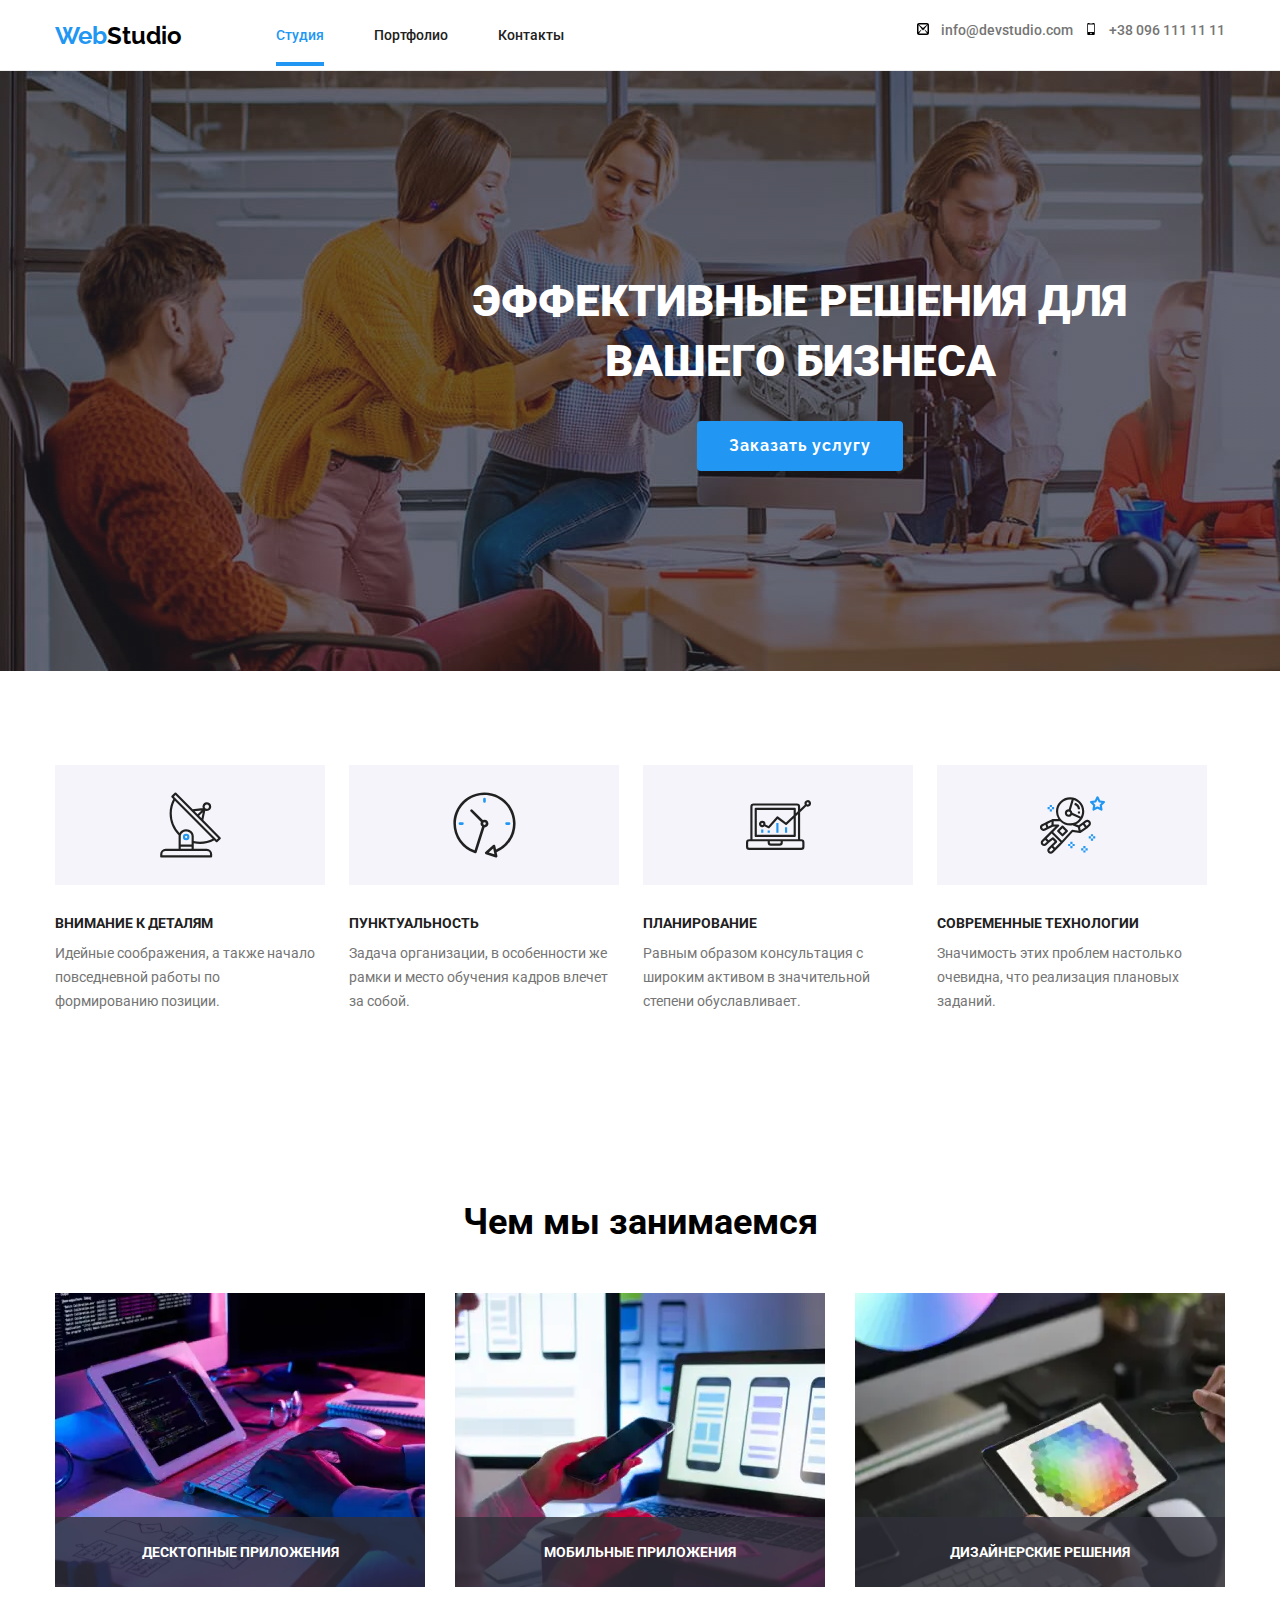
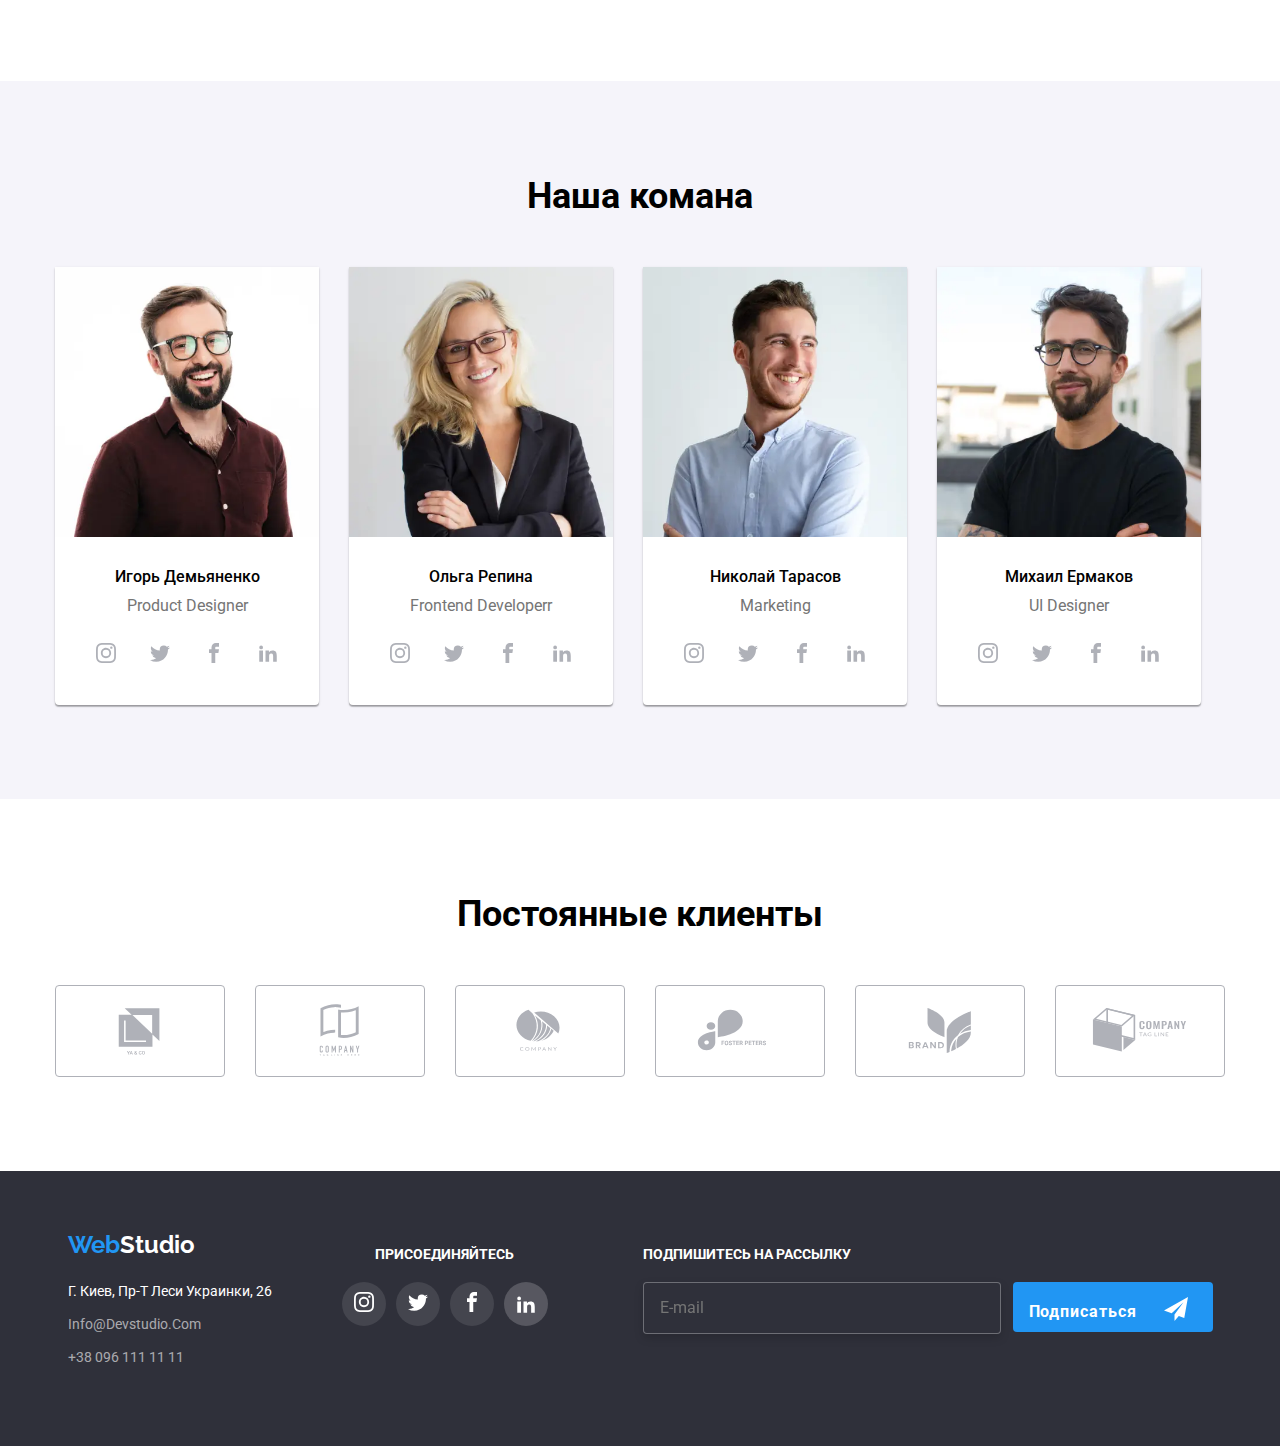
==== commit 156f68de: "изменения дз" ====
--- a/index.html
+++ b/index.html
@@ -188,8 +188,7 @@
                             <img srcset=" 
                             ./img/svg/img/4/4.webp 1x, 
                             ./img/svg/img/4/4@2x.webp 2x, 
-                            ./img/svg/img/4/4@3x.webp 3x" src="./img/svg/img/4/4.jpg" alt="Product Designe"
-                                width="270">
+                            ./img/svg/img/4/4@3x.webp 3x" src="./img/svg/img/4/4.jpg" alt="Product Designe">
                         </picture>
                         <div class="business_card">
                             <h3 class="business_card__text">Игорь Демьяненко</h3>
@@ -240,8 +239,7 @@
                             <img srcset=" 
                             ./img/svg/img/5/5.jpg 1x, 
                             ./img/svg/img/5/5@2x.jpg 2x, 
-                            ./img/svg/img/5/5@3x.jpg 3x" src="./img/svg/img/5/5.jpg" alt="Frontend Developerr"
-                                width="270">
+                            ./img/svg/img/5/5@3x.jpg 3x" src="./img/svg/img/5/5.jpg" alt="Frontend Developerr">
                         </picture>
                         <div class="business_card">
                             <h3 class="business_card__text">Ольга Репина</h3>
@@ -292,7 +290,7 @@
                             <img srcset=" 
                             ./img/svg/img/6/6.jpg 1x, 
                             ./img/svg/img/6/6@2x.jpg 2x, 
-                            ./img/svg/img/6/6@3x.jpg 3x" src="./img/svg/img/6/6.jpg" alt="Marketing" width="270">
+                            ./img/svg/img/6/6@3x.jpg 3x" src="./img/svg/img/6/6.jpg" alt="Marketing">
                         </picture>
                         <div class="business_card">
                             <h3 class="business_card__text">Николай Тарасов</h3>
@@ -343,7 +341,7 @@
                             <img srcset=" 
                             ./img/svg/img/7/7.jpg 1x, 
                             ./img/svg/img/7/7@2x.jpg 2x, 
-                            ./img/svg/img/7/7@3x.jpg 3x" src="./img/svg/img/7/7.jpg" alt="UI Designer" width="270">
+                            ./img/svg/img/7/7@3x.jpg 3x" src="./img/svg/img/7/7.jpg" alt="UI Designer">
                         </picture>
                         <div class="business_card">
                             <h3 class="business_card__text">Михаил Ермаков</h3>
@@ -395,14 +393,14 @@
                     <li class="client__item">
                         <a href="" class="client__link">
                             <svg class="client__icon">
-                                <use href="./img/symbol-defs.svg#icon-Logo"></use>
+                                <use class="client__icon-logo" href="./img/symbol-defs.svg#icon-Logo"></use>
                             </svg>
                         </a>
                     </li>
                     <li class="client__item">
-                        <a href="" class="client__link client__link--location">
-                            <svg class="client__icon">
-                                <use href="./img/symbol-defs.svg#icon-Logo-1"></use>
+                        <a href="" class="client__link">
+                            <svg class=" client__icon">
+                                <use class="client__icon-logo" href="./img/symbol-defs2.svg#icon-Logo2"></use>
                             </svg>
                         </a>
                     </li>
--- a/css/main.min.css
+++ b/css/main.min.css
@@ -1,2 +1,2 @@
-html{-webkit-box-sizing:border-box;box-sizing:border-box;overflow-x:hidden}*,*::after,*::before{-webkit-box-sizing:inherit;box-sizing:inherit}li{list-style:none}a{text-decoration:none}body{font-family:"Roboto", sans-serif;font-family:"Oleo Script", cursive;font-family:"Raleway", sans-serif;overflow-x:auto}body.modal-open{overflow:hidden}h1,h2,h3,p,ul{margin-top:0px;margin-bottom:0px}img{display:block;min-width:100%;height:auto;margin:0px}.container{padding-left:15px;padding-right:15px;margin-left:auto;margin-right:auto}@media screen and (min-width: 480px){.container{width:480px}}@media screen and (min-width: 768px){.container{width:768px}}@media screen and (min-width: 1200px){.container{width:1200px}}.containerr{padding-left:15px;padding-right:15px;margin-left:auto;margin-right:auto}@media screen and (min-width: 480px){.containerr{width:480px}}@media screen and (min-width: 768px){.containerr{width:768px}}@media screen and (min-width: 1200px){.containerr{width:1200px}}.selection{padding:60px 0px}@media screen and (min-width: 480px){.selection{padding:60px 0px}}@media screen and (min-width: 1200px){.selection{padding:94px 0px}}.kontents{padding-left:0px;margin-top:0px;margin-left:0px;margin-right:0px}@media screen and (min-width: 768px){.kontents{display:-webkit-box;display:-ms-flexbox;display:flex;-ms-flex-wrap:wrap;flex-wrap:wrap;padding-left:0px;margin-top:0px;margin-left:0px;margin-right:0px}}.kontents__item{border:1px solid #eeeeee;margin-bottom:30px}@media screen and (min-width: 768px) and (max-width: 1199.5px){.kontents__item{border:1px solid #eeeeee;margin-bottom:30px;width:354px;margin-right:30px}.kontents__item:nth-child(2){margin-right:0px}.kontents__item:nth-child(4){margin-right:0px}.kontents__item:nth-child(6){margin-right:0px}.kontents__item:nth-child(8){margin-right:0px}.kontents__item:nth-child(9){margin-right:0px;margin-bottom:0px}}@media screen and (min-width: 1200px){.kontents__item{border:1px solid #eeeeee;margin-bottom:30px;width:370px;margin-right:30px}.kontents__item:nth-child(3){margin-right:0px}.kontents__item:nth-child(6){margin-right:0px}.kontents__item:nth-child(7){margin-bottom:0px}.kontents__item:nth-child(8){margin-bottom:0px}.kontents__item:nth-child(9){margin-right:0px;margin-bottom:0px}}.kontents__link{-webkit-transition:250ms cubic-bezier(0.4, 0, 0.2, 1);transition:250ms cubic-bezier(0.4, 0, 0.2, 1)}.kontents__link:hover{-webkit-box-sizing:border-box;box-sizing:border-box;-webkit-box-shadow:0px 1px 1px rgba(0,0,0,0.12),0px 4px 4px rgba(0,0,0,0.06),1px 4px 6px rgba(0,0,0,0.16);box-shadow:0px 1px 1px rgba(0,0,0,0.12),0px 4px 4px rgba(0,0,0,0.06),1px 4px 6px rgba(0,0,0,0.16)}.kontents__link:focus{-webkit-box-sizing:border-box;box-sizing:border-box;-webkit-box-shadow:0px 1px 1px rgba(0,0,0,0.12),0px 4px 4px rgba(0,0,0,0.06),1px 4px 6px rgba(0,0,0,0.16);box-shadow:0px 1px 1px rgba(0,0,0,0.12),0px 4px 4px rgba(0,0,0,0.06),1px 4px 6px rgba(0,0,0,0.16)}.kontents__link:hover .kontents__texts{-webkit-transform:translateY(0%);transform:translateY(0%)}.kontents__link:focus .kontents__texts{-webkit-transform:translateY(0%);transform:translateY(0%)}.kontents__cards{position:relative;z-index:1;overflow:hidden}@media screen and (min-width: 768px){.kontents__cards{width:354px}}@media screen and (min-width: 1200px){.kontents__cards{width:370px}}.kontents__texts{position:absolute;left:0;bottom:0;width:100%;height:100%;padding:63px 24px;font-family:Roboto;font-style:normal;font-weight:normal;font-size:18px;background:rgba(33,150,243,0.9);color:#ffffff;-webkit-transform:translateY(100%);transform:translateY(100%);-webkit-transition:-webkit-transform 250ms cubic-bezier(0.4, 0, 0.2, 1);transition:-webkit-transform 250ms cubic-bezier(0.4, 0, 0.2, 1);transition:transform 250ms cubic-bezier(0.4, 0, 0.2, 1);transition:transform 250ms cubic-bezier(0.4, 0, 0.2, 1), -webkit-transform 250ms cubic-bezier(0.4, 0, 0.2, 1)}.kontents__information{padding:20px 24px}.kontents__textt{font-family:Roboto;font-style:normal;font-weight:bold;font-size:18px;color:black}.kontents__location{font-family:Roboto;font-style:normal;font-weight:normal;font-size:16px;line-height:30px;color:#757575}.headers{position:relative;border-bottom:1px solid #ececec}.novigation__nav{display:-webkit-box;display:-ms-flexbox;display:flex;-webkit-box-align:center;-ms-flex-align:center;align-items:center;-webkit-box-pack:justify;-ms-flex-pack:justify;justify-content:space-between;min-height:60px}.novigation__logo{font-family:Raleway;font-style:normal;font-weight:bold;font-size:24px;line-height:28px}@media screen and (min-width: 480px){.novigation__logo{font-family:Raleway;font-style:normal;font-weight:bold;font-size:24px;line-height:28px}}@media screen and (min-width: 1200px){.novigation__logo{line-height:31px}}.novigation__first-logo{color:#2196f3}.novigation__menus{display:-webkit-inline-box;display:-ms-inline-flexbox;display:inline-flex;margin:0;padding:0;border:none;background-color:transparent;cursor:pointer}.novigation__menus .novigation__close{display:none}.novigation__menus.is-open .novigation__close{display:block}.novigation__menus.is-open .novigation__menu{display:none}.novigation__menus:hover{fill:#2196f3;-webkit-transition:opacity 250ms cubic-bezier(0.4, 0, 0.2, 1);transition:opacity 250ms cubic-bezier(0.4, 0, 0.2, 1)}.novigation__menus:focus{fill:#2196f3;-webkit-transition:opacity 250ms cubic-bezier(0.4, 0, 0.2, 1);transition:opacity 250ms cubic-bezier(0.4, 0, 0.2, 1)}@media screen and (min-width: 768px){.novigation__menus{display:none}}.novigation__close:hover{fill:#2196f3;-webkit-transition:opacity 250ms cubic-bezier(0.4, 0, 0.2, 1);transition:opacity 250ms cubic-bezier(0.4, 0, 0.2, 1)}.novigation__close:focus{fill:#2196f3;-webkit-transition:opacity 250ms cubic-bezier(0.4, 0, 0.2, 1);transition:opacity 250ms cubic-bezier(0.4, 0, 0.2, 1)}.novigation__menu:hover{fill:#2196f3;-webkit-transition:opacity 250ms cubic-bezier(0.4, 0, 0.2, 1);transition:opacity 250ms cubic-bezier(0.4, 0, 0.2, 1)}.novigation__menu:focus{fill:#2196f3;-webkit-transition:opacity 250ms cubic-bezier(0.4, 0, 0.2, 1);transition:opacity 250ms cubic-bezier(0.4, 0, 0.2, 1)}.menu-conteiner{font-family:Roboto;font-style:normal;font-weight:500;-webkit-transition:250ms cubic-bezier(0.4, 0, 0.2, 1);transition:250ms cubic-bezier(0.4, 0, 0.2, 1)}@media screen and (max-width: 767.5px){.menu-conteiner{background:#ffffff;-webkit-box-shadow:0px 4px 8px rgba(0,0,0,0.04),0px 2px 4px rgba(0,0,0,0.08),0px 1px 3px rgba(0,0,0,0.16);box-shadow:0px 4px 8px rgba(0,0,0,0.04),0px 2px 4px rgba(0,0,0,0.08),0px 1px 3px rgba(0,0,0,0.16);display:none;position:absolute;top:100%;left:0;width:100%;z-index:2;-webkit-transition:250ms cubic-bezier(0.4, 0, 0.2, 1);transition:250ms cubic-bezier(0.4, 0, 0.2, 1)}.menu-conteiner.is-open{display:block}}@media screen and (min-width: 768px){.menu-conteiner{display:-webkit-box;display:-ms-flexbox;display:flex;-webkit-box-orient:horizontal;-webkit-box-direction:normal;-ms-flex-direction:row;flex-direction:row;-webkit-box-pack:justify;-ms-flex-pack:justify;justify-content:space-between;-webkit-box-flex:1;-ms-flex-positive:1;flex-grow:1;-webkit-box-align:center;-ms-flex-align:center;align-items:center}}@media screen and (max-width: 767.5px){.menu-conteiner__list{margin-bottom:306px;padding-left:40px}}@media screen and (min-width: 768px){.menu-conteiner__list{display:-webkit-box;display:-ms-flexbox;display:flex;-webkit-box-orient:horizontal;-webkit-box-direction:normal;-ms-flex-direction:row;flex-direction:row;margin-left:80px;padding-left:0px}}@media screen and (min-width: 768px){.menu-conteiner__list{margin-left:94px}}@media screen and (max-width: 767.5px){.menu-conteiner__item:first-child{margin-top:48px}.menu-conteiner__item:not(:last-child){margin-bottom:35px}.menu-conteiner__item:last-child{margin-bottom:0px}}@media screen and (min-width: 768px){.menu-conteiner__item:first-child{margin-right:50px}.menu-conteiner__item:not(:last-child){margin-right:50px}}.menu-conteiner__itemss:first-child{margin-bottom:64px}.menu-conteiner__itemss:last-child{margin-bottom:35px}@media screen and (min-width: 480px){.menu-conteiner__itemss:first-child{margin-bottom:64px}.menu-conteiner__itemss:last-child{margin-bottom:35px}}@media screen and (min-width: 768px){.menu-conteiner__itemss:first-child{margin-bottom:10px}.menu-conteiner__itemss:last-child{margin-bottom:0px}}@media screen and (min-width: 1200px){.menu-conteiner__itemss:first-child{margin-right:10px}.menu-conteiner__itemss:last-child{margin-right:0px}}@media screen and (max-width: 767.5px){.menu-conteiner__kontakts{display:-webkit-box;display:-ms-flexbox;display:flex;-webkit-box-orient:vertical;-webkit-box-direction:reverse;-ms-flex-direction:column-reverse;flex-direction:column-reverse}}@media screen and (min-width: 1200px){.menu-conteiner__kontakts{display:-webkit-box;display:-ms-flexbox;display:flex;padding:21px 0px 21px 15px}}.menu-conteiner__link{font-family:Roboto;font-style:normal;font-weight:500;font-size:40px;line-height:47px;text-align:center;color:#212121;-webkit-transition:250ms cubic-bezier(0.4, 0, 0.2, 1);transition:250ms cubic-bezier(0.4, 0, 0.2, 1)}.menu-conteiner__link--color{color:#2196f3}.menu-conteiner__link:hover{color:#2196f3}.menu-conteiner__link:focus{color:#2196f3}.menu-conteiner__link--size{font-family:Roboto;font-style:normal;font-weight:500;font-size:34px;line-height:40px;color:#757575;-webkit-transition:250ms cubic-bezier(0.4, 0, 0.2, 1);transition:250ms cubic-bezier(0.4, 0, 0.2, 1)}.menu-conteiner__link--size:hover{color:#2196f3}.menu-conteiner__link--size:focus{color:#2196f3}.menu-conteiner__link--sizze{font-family:Roboto;font-style:normal;font-weight:500;font-size:24px;line-height:28px;color:#757575;-webkit-transition:250ms cubic-bezier(0.4, 0, 0.2, 1);transition:250ms cubic-bezier(0.4, 0, 0.2, 1)}.menu-conteiner__link--sizze:hover{color:#2196f3}.menu-conteiner__link--sizze:focus{color:#2196f3}@media screen and (min-width: 480px){.menu-conteiner__link{font-family:Roboto;font-style:normal;font-weight:500;font-size:40px;line-height:47px;text-align:center;color:#212121;-webkit-transition:250ms cubic-bezier(0.4, 0, 0.2, 1);transition:250ms cubic-bezier(0.4, 0, 0.2, 1)}.menu-conteiner__link--color{color:#2196f3}.menu-conteiner__link:hover{color:#2196f3}.menu-conteiner__link:focus{color:#2196f3}.menu-conteiner__link--size{font-family:Roboto;font-style:normal;font-weight:500;font-size:34px;line-height:40px;color:#757575;-webkit-transition:250ms cubic-bezier(0.4, 0, 0.2, 1);transition:250ms cubic-bezier(0.4, 0, 0.2, 1)}.menu-conteiner__link--size:hover{color:#2196f3}.menu-conteiner__link--size:focus{color:#2196f3}.menu-conteiner__link--sizze{font-family:Roboto;font-style:normal;font-weight:500;font-size:24px;line-height:28px;color:#757575;-webkit-transition:250ms cubic-bezier(0.4, 0, 0.2, 1);transition:250ms cubic-bezier(0.4, 0, 0.2, 1)}.menu-conteiner__link--sizze:hover{color:#2196f3}.menu-conteiner__link--sizze:focus{color:#2196f3}}@media screen and (min-width: 768px){.menu-conteiner__link{font-size:14px;line-height:16px;-webkit-transition:250ms cubic-bezier(0.4, 0, 0.2, 1);transition:250ms cubic-bezier(0.4, 0, 0.2, 1)}.menu-conteiner__link--color{position:relative}.menu-conteiner__link--color::after{content:"";position:absolute;display:block;width:100%;height:4px;left:0;top:35px;background-color:#2196f3;opacity:1;-webkit-transition:opacity 250ms cubic-bezier(0.4, 0, 0.2, 1);transition:opacity 250ms cubic-bezier(0.4, 0, 0.2, 1)}.menu-conteiner__link:hover{color:#2196f3}.menu-conteiner__link:focus{color:#2196f3}.menu-conteiner__link--size{font-size:12px;line-height:14px;-webkit-transition:250ms cubic-bezier(0.4, 0, 0.2, 1);transition:250ms cubic-bezier(0.4, 0, 0.2, 1)}.menu-conteiner__link--size:hover{fill:#2196f3}.menu-conteiner__link--size:focus{fill:#2196f3}.menu-conteiner__link--sizze{font-size:12px;line-height:14px;-webkit-transition:250ms cubic-bezier(0.4, 0, 0.2, 1);transition:250ms cubic-bezier(0.4, 0, 0.2, 1)}.menu-conteiner__link--sizze:hover{fill:#2196f3}.menu-conteiner__link--sizze:focus{fill:#2196f3}}@media screen and (min-width: 1200px){.menu-conteiner__link{font-size:14px;line-height:16px;-webkit-transition:250ms cubic-bezier(0.4, 0, 0.2, 1);transition:250ms cubic-bezier(0.4, 0, 0.2, 1)}.menu-conteiner__link--size{font-size:14px;line-height:16px;-webkit-transition:250ms cubic-bezier(0.4, 0, 0.2, 1);transition:250ms cubic-bezier(0.4, 0, 0.2, 1)}.menu-conteiner__link--size--sizze{font-size:14px;line-height:16px;-webkit-transition:250ms cubic-bezier(0.4, 0, 0.2, 1);transition:250ms cubic-bezier(0.4, 0, 0.2, 1)}}@media screen and (max-width: 767.5px){.menu-conteiner__icone{display:none}}@media screen and (min-width: 768px){.menu-conteiner__icone{width:16px;height:12px;margin-right:10px;color:#757575}}@media screen and (max-width: 767.5px){.menu-conteiner__network{font-family:Roboto;font-style:normal;font-weight:500;font-size:18px;line-height:22px;padding-left:40px;margin-bottom:48px;-webkit-box-align:center;-ms-flex-align:center;align-items:center}.menu-conteiner__network--color{color:#2196f3}}@media screen and (min-width: 768px){.menu-conteiner__network{display:none}}.button_stylee{padding:10px 32px;background-color:#2196f3;color:white;font-weight:700;font-size:16px;line-height:1.87;letter-spacing:0.06em;border-radius:4px;border:none;cursor:pointer}.button_stylee:hover{-webkit-box-shadow:0px 4px 4px rgba(0,0,0,0.15);box-shadow:0px 4px 4px rgba(0,0,0,0.15);border-radius:4px}.goal{width:360px}@media screen and (min-width: 480px){.goal{width:360px}}@media screen and (min-width: 1200px){.goal{width:696px;margin-left:auto;margin-right:auto}}.selection-goal{display:block;background-color:#2f303a;text-align:center;background-image:-webkit-gradient(linear, right top, left top, from(rgba(47,48,58,0.4)), to(rgba(47,48,58,0.4))),url("../img/1.jpg");background-image:linear-gradient(to left, rgba(47,48,58,0.4), rgba(47,48,58,0.4)),url("../img/1.jpg");background-repeat:no-repeat;background-position:center;background-size:cover;padding:118px 0px;margin-left:0px;margin-right:0px}@media screen and (min-width: 480px){.selection-goal{width:480px;height:400px;background-image:-webkit-gradient(linear, right top, left top, from(rgba(47,48,58,0.4)), to(rgba(47,48,58,0.4))),url("../img/1.jpg");background-image:linear-gradient(to left, rgba(47,48,58,0.4), rgba(47,48,58,0.4)),url("../img/1.jpg");background-size:480px 400px}}@media screen and (min-width: 480px) and (min-device-pixel-ratio: 2), screen and (min-width: 480px) and (-webkit-min-device-pixel-ratio: 2), screen and (min-width: 480px) and (min-resolution: 192dpi), screen and (min-width: 480px) and (min-resolution: 2ddpi){.selection-goal{background-image:-webkit-gradient(linear, right top, left top, from(rgba(47,48,58,0.4)), to(rgba(47,48,58,0.4))),url("../img/1_2x.jpg");background-image:linear-gradient(to left, rgba(47,48,58,0.4), rgba(47,48,58,0.4)),url("../img/1_2x.jpg")}}@media screen and (min-width: 480px) and (min-device-pixel-ratio: 3), screen and (min-width: 480px) and (-webkit-min-device-pixel-ratio: 23), screen and (min-width: 480px) and (-webkit-min-device-pixel-ratio: 3), screen and (min-width: 480px) and (min-resolution: 288dpi), screen and (min-width: 480px) and (min-resolution: 3ddpi){.selection-goal{background-image:-webkit-gradient(linear, right top, left top, from(rgba(47,48,58,0.4)), to(rgba(47,48,58,0.4))),url("../img/1_3x.jpg");background-image:linear-gradient(to left, rgba(47,48,58,0.4), rgba(47,48,58,0.4)),url("../img/1_3x.jpg")}}@media screen and (min-width: 768px){.selection-goal{width:768px;height:400px;background-image:-webkit-gradient(linear, right top, left top, from(rgba(47,48,58,0.4)), to(rgba(47,48,58,0.4))),url("../img/2.jpg");background-image:linear-gradient(to left, rgba(47,48,58,0.4), rgba(47,48,58,0.4)),url("../img/2.jpg");background-size:768px 400px}}@media screen and (min-width: 768px) and (min-device-pixel-ratio: 2), screen and (min-width: 768px) and (-webkit-min-device-pixel-ratio: 2), screen and (min-width: 768px) and (min-resolution: 192dpi), screen and (min-width: 768px) and (min-resolution: 2ddpi){.selection-goal{background-image:-webkit-gradient(linear, right top, left top, from(rgba(47,48,58,0.4)), to(rgba(47,48,58,0.4))),url("../img/2@2x.jpg");background-image:linear-gradient(to left, rgba(47,48,58,0.4), rgba(47,48,58,0.4)),url("../img/2@2x.jpg")}}@media screen and (min-width: 768px) and (min-device-pixel-ratio: 3), screen and (min-width: 768px) and (-webkit-min-device-pixel-ratio: 23), screen and (min-width: 768px) and (-webkit-min-device-pixel-ratio: 3), screen and (min-width: 768px) and (min-resolution: 288dpi), screen and (min-width: 768px) and (min-resolution: 3ddpi){.selection-goal{background-image:-webkit-gradient(linear, right top, left top, from(rgba(47,48,58,0.4)), to(rgba(47,48,58,0.4))),url("../img/2@3x.jpg");background-image:linear-gradient(to left, rgba(47,48,58,0.4), rgba(47,48,58,0.4)),url("../img/2@3x.jpg")}}@media screen and (min-width: 1200px){.selection-goal{width:1600px;height:600px;padding:200px 0px;background-image:-webkit-gradient(linear, right top, left top, from(rgba(47,48,58,0.4)), to(rgba(47,48,58,0.4))),url("../img/3.jpg");background-image:linear-gradient(to left, rgba(47,48,58,0.4), rgba(47,48,58,0.4)),url("../img/3.jpg");background-size:1600px 600px}}@media screen and (min-width: 1200px) and (min-device-pixel-ratio: 2), screen and (min-width: 1200px) and (-webkit-min-device-pixel-ratio: 2), screen and (min-width: 1200px) and (min-resolution: 192dpi), screen and (min-width: 1200px) and (min-resolution: 2ddpi){.selection-goal{background-image:-webkit-gradient(linear, right top, left top, from(rgba(47,48,58,0.4)), to(rgba(47,48,58,0.4))),url("../img/3@2x.jpg");background-image:linear-gradient(to left, rgba(47,48,58,0.4), rgba(47,48,58,0.4)),url("../img/3@2x.jpg")}}@media screen and (min-width: 1200px) and (min-device-pixel-ratio: 3), screen and (min-width: 1200px) and (-webkit-min-device-pixel-ratio: 23), screen and (min-width: 1200px) and (-webkit-min-device-pixel-ratio: 3), screen and (min-width: 1200px) and (min-resolution: 288dpi), screen and (min-width: 1200px) and (min-resolution: 3ddpi){.selection-goal{background-image:-webkit-gradient(linear, right top, left top, from(rgba(47,48,58,0.4)), to(rgba(47,48,58,0.4))),url("../img/3@3x.jpg");background-image:linear-gradient(to left, rgba(47,48,58,0.4), rgba(47,48,58,0.4)),url("../img/3@3x.jpg")}}.selection-goal__text{font-family:Roboto;font-style:normal;font-weight:900;font-size:26px;line-height:42px;color:#fff;text-transform:uppercase;margin-bottom:30px}@media screen and (min-width: 480px){.selection-goal__text{font-family:Roboto;font-style:normal;font-weight:900;font-size:26px;line-height:42px;color:#fff}}@media screen and (min-width: 1200px){.selection-goal__text{font-family:Roboto;font-style:normal;font-weight:900;font-size:44px;line-height:60px;color:#fff}}.button_style{padding:10px 32px;background-color:#2196f3;color:white;font-weight:700;font-size:16px;line-height:1.87;letter-spacing:0.06em;border-radius:4px;border:none;cursor:pointer}.button_style:hover{-webkit-box-shadow:0px 4px 4px rgba(0,0,0,0.15);box-shadow:0px 4px 4px rgba(0,0,0,0.15);border-radius:4px}.selection-direction__list{margin-bottom:0px;margin-left:0px;padding-left:0px}@media screen and (min-width: 480px){.selection-direction__list{margin-bottom:0px;margin-left:0px;padding-left:0px}}@media screen and (min-width: 768px){.selection-direction__list{display:-webkit-box;display:-ms-flexbox;display:flex;-ms-flex-wrap:wrap;flex-wrap:wrap;margin:-15px}}@media screen and (min-width: 1200px){.selection-direction__list{display:-webkit-box;display:-ms-flexbox;display:flex;-ms-flex-wrap:wrap;flex-wrap:wrap;margin:-15px}}.selection-direction__item{width:100%}.selection-direction__item:first-child{margin-bottom:30px}.selection-direction__item:not(:first-child){margin-bottom:30px}.selection-direction__item:last-child{margin-bottom:0px}@media screen and (max-width: 767px){.selection-direction__item:first-child{margin-bottom:30px}.selection-direction__item:not(:first-child){margin-bottom:30px}.selection-direction__item:last-child{margin-bottom:0px}}@media screen and (min-width: 768px){.selection-direction__item{width:46%}.selection-direction__item:first-child{margin:15px;width:calc(100% - 4 * 15px)/2}.selection-direction__item:not(:first-child){margin:15px;width:calc(100% - 4 * 15px)/2}.selection-direction__item:last-child{margin:15px;width:calc(100% - 4 * 15px)/2}}@media screen and (min-width: 1200px){.selection-direction__item{width:22%}.selection-direction__item:first-child{margin:15px;width:calc(100% - 4 * 15px)/4}.selection-direction__item:not(:first-child){margin:15px;width:calc(100% - 4 * 15px)/4}.selection-direction__item:last-child{margin:15px;width:calc(100% - 4 * 15px)/4}}.direction{display:-webkit-box;display:-ms-flexbox;display:flex;-webkit-box-orient:vertical;-webkit-box-direction:normal;-ms-flex-direction:column;flex-direction:column;-ms-flex-pack:distribute;justify-content:space-around;height:120px;background-color:#f5f4fa;margin-bottom:30px}@media screen and (min-width: 480px) and (max-width: 767px){.direction{display:-webkit-box;display:-ms-flexbox;display:flex;-webkit-box-orient:vertical;-webkit-box-direction:normal;-ms-flex-direction:column;flex-direction:column;-ms-flex-pack:distribute;justify-content:space-around;width:450px;height:120px;background-color:#f5f4fa;margin-bottom:30px}}@media screen and (min-width: 768px){.direction{display:-webkit-box;display:-ms-flexbox;display:flex;-webkit-box-orient:vertical;-webkit-box-direction:normal;-ms-flex-direction:column;flex-direction:column;-ms-flex-pack:distribute;justify-content:space-around;width:354px;height:120px;background-color:#f5f4fa;margin-bottom:30px;margin-right:0px}}@media screen and (min-width: 1200px){.direction{display:-webkit-box;display:-ms-flexbox;display:flex;-webkit-box-orient:vertical;-webkit-box-direction:normal;-ms-flex-direction:column;flex-direction:column;-ms-flex-pack:distribute;justify-content:space-around;width:270px;height:120px;background-color:#f5f4fa;margin-bottom:30px}}.direction__icon{display:-webkit-box;display:-ms-flexbox;display:flex;-webkit-box-orient:horizontal;-webkit-box-direction:normal;-ms-flex-direction:row;flex-direction:row;text-align:center;-ms-flex-item-align:center;align-self:center;width:65px;height:70px}.direction__text{font-family:Roboto;font-style:normal;font-weight:bold;font-size:14px;line-height:16px;text-align:center;text-transform:uppercase;margin-bottom:10px;color:#212121}@media screen and (min-width: 480px){.direction__text{font-family:Roboto;font-style:normal;font-weight:bold;font-size:14px;line-height:16px;text-align:center;text-transform:uppercase;margin-bottom:10px;color:#212121}}@media screen and (min-width: 768px){.direction__text{font-family:Roboto;font-style:normal;font-weight:bold;font-size:14px;line-height:16px;text-align:start;text-transform:uppercase;margin-bottom:10px;color:#212121}}.direction__paragraf{font-family:Roboto;font-style:normal;font-weight:normal;font-size:14px;line-height:24px;color:#757575}@media screen and (max-width: 1199px){.selection-work{display:none}}.selection-work__heading{font-family:Roboto;font-style:normal;font-weight:bold;font-size:36px;line-height:42px;text-align:center;padding-top:0px;margin-bottom:50px}.selection-work__list{display:-webkit-box;display:-ms-flexbox;display:flex;-webkit-box-orient:horizontal;-webkit-box-direction:normal;-ms-flex-direction:row;flex-direction:row;margin-left:0px;padding-left:0px}.selection-work__item{position:relative}.selection-work__item:first-child{margin-left:0px}.selection-work__item:not(:first-child){margin-left:30px}.selection-work__text{position:absolute;display:block;left:0;bottom:0;width:100%;font-family:Roboto;font-style:normal;font-weight:bold;font-size:14px;line-height:16px;text-align:center;background:rgba(47,48,58,0.8);color:#ffffff;text-transform:uppercase;padding:27px 83px}.selection-team{background-color:#f5f4fa}.selection-team__heading{font-family:Roboto;font-family:Roboto;font-style:normal;font-weight:bold;font-size:28px;line-height:33px;text-align:center;color:black;margin-bottom:50px}@media screen and (min-width: 480px){.selection-team__heading{font-family:Roboto;font-family:Roboto;font-style:normal;font-weight:bold;font-size:28px;line-height:33px;text-align:center;color:black;margin-bottom:50px}}@media screen and (min-width: 1200px){.selection-team__heading{font-family:Roboto;font-style:normal;font-weight:bold;font-size:36px;line-height:42px;text-align:center;color:black;margin-bottom:50px}}.selection-team__list{margin-left:0px;padding-left:0px;margin-right:0px}@media screen and (max-width: 767px){.selection-team__list{margin-left:0px;padding-left:0px;margin-right:0px;width:100%}}@media screen and (min-width: 768px){.selection-team__list{display:-webkit-box;display:-ms-flexbox;display:flex;-ms-flex-wrap:wrap;flex-wrap:wrap;margin:-15px}}@media screen and (min-width: 1200px){.selection-team__list{margin:-15px}}.selection-team__item{-webkit-box-shadow:0px 1px 3px rgba(0,0,0,0.12),0px 1px 1px rgba(0,0,0,0.14),0px 2px 1px rgba(0,0,0,0.2);box-shadow:0px 1px 3px rgba(0,0,0,0.12),0px 1px 1px rgba(0,0,0,0.14),0px 2px 1px rgba(0,0,0,0.2);border-radius:0px 0px 4px 4px;background-color:#ffffff}.selection-team__item:first-child{margin-bottom:30px}.selection-team__item:not(:first-child){margin-bottom:30px}.selection-team__item:last-child{margin-bottom:0px}@media screen and (max-width: 767px){.selection-team__item:first-child{margin-bottom:30px}.selection-team__item:not(:first-child){margin-bottom:30px}.selection-team__item:last-child{margin-bottom:0px}}@media screen and (min-width: 768px){.selection-team__item{width:45%}.selection-team__item:first-child{margin:15px;width:calc(100% - 4 * 15px)/2}.selection-team__item:not(:first-child){margin:15px;width:calc(100% - 4 * 15px)/2}.selection-team__item:last-child{margin:15px;width:calc(100% - 4 * 15px)/2}}@media screen and (min-width: 1200px){.selection-team__item{width:22%}.selection-team__item:first-child{margin:15px;width:calc(100% - 8 * 15px)/4}.selection-team__item:not(:first-child){margin:15px;width:calc(100% - 8 * 15px)/4}.selection-team__item:last-child{margin:15px;width:calc(100% - 8 * 15px)/4}}.business_card{padding:30px 59px}.business_card__text{display:-webkit-box;display:-ms-flexbox;display:flex;-webkit-box-align:center;-ms-flex-align:center;align-items:center;-ms-flex-pack:distribute;justify-content:space-around;font-family:Roboto;font-style:normal;font-weight:500;font-size:16px;line-height:19px;color:black;margin-bottom:10px}.business_card__position{display:-webkit-box;display:-ms-flexbox;display:flex;-webkit-box-align:center;-ms-flex-align:center;align-items:center;-ms-flex-pack:distribute;justify-content:space-around;font-family:Roboto;font-style:normal;font-weight:normal;font-size:16px;line-height:19px;color:#757575;margin-left:0px;margin-bottom:16px}.business_card__list{display:-webkit-box;display:-ms-flexbox;display:flex;margin-left:0px;padding-left:0px;-webkit-box-pack:center;-ms-flex-pack:center;justify-content:center}.business_card__item{width:44px;height:44px;-webkit-box-pack:center;-ms-flex-pack:center;justify-content:center}.business_card__item:first-child{margin-left:0px;margin-right:10px}.business_card__item:not(:first-child){margin-right:10px}.business_card__item:last-child{margin-right:0px}.business_card__link{width:44px;height:44px;border-radius:50%;background-color:#ffffff;display:-webkit-box;display:-ms-flexbox;display:flex;-webkit-box-align:center;-ms-flex-align:center;align-items:center;-webkit-box-pack:center;-ms-flex-pack:center;justify-content:center;margin-right:10px;fill:#afb1b8;-webkit-transition:250ms cubic-bezier(0.4, 0, 0.2, 1);transition:250ms cubic-bezier(0.4, 0, 0.2, 1)}.business_card__link:hover{background-color:#2196f3;fill:#ffffff}.business_card__link:focus{background-color:#2196f3;fill:#ffffff}.business_card__icon{width:20px;height:20px}.selection-clients__text{font-family:Roboto;font-style:normal;font-weight:bold;font-size:36px;line-height:42px;text-align:center;color:black;margin-bottom:50px}.client{display:-webkit-box;display:-ms-flexbox;display:flex;-ms-flex-wrap:wrap;flex-wrap:wrap;padding-left:0px;-webkit-box-pack:center;-ms-flex-pack:center;justify-content:center}.client__icon{width:106px;height:60px}.client__link{display:-webkit-box;display:-ms-flexbox;display:flex;-webkit-box-align:end;-ms-flex-align:end;align-items:flex-end;-ms-flex-pack:distribute;justify-content:space-around;-ms-flex-line-pack:center;align-content:center;-ms-flex-wrap:wrap;flex-wrap:wrap;height:92px;border:1px solid #afb1b8;-webkit-box-sizing:border-box;box-sizing:border-box;border-radius:4px;fill:#afb1b8;-webkit-transition:250ms cubic-bezier(0.4, 0, 0.2, 1);transition:250ms cubic-bezier(0.4, 0, 0.2, 1)}.client__link:hover,.client__link:focus{border:1px solid #2196f3;fill:#2196f3}.client__link--location{display:-webkit-box;display:-ms-flexbox;display:flex;-webkit-box-pack:start;-ms-flex-pack:start;justify-content:flex-start;-webkit-transition:250ms cubic-bezier(0.4, 0, 0.2, 1);transition:250ms cubic-bezier(0.4, 0, 0.2, 1)}@media screen and (min-width: 480px){.client__link{display:-webkit-box;display:-ms-flexbox;display:flex;-webkit-box-align:end;-ms-flex-align:end;align-items:flex-end;-ms-flex-pack:distribute;justify-content:space-around;-ms-flex-line-pack:center;align-content:center;-ms-flex-wrap:wrap;flex-wrap:wrap;width:210px;height:92px;border:1px solid #afb1b8;-webkit-box-sizing:border-box;box-sizing:border-box;border-radius:4px;fill:#afb1b8;-webkit-transition:250ms cubic-bezier(0.4, 0, 0.2, 1);transition:250ms cubic-bezier(0.4, 0, 0.2, 1)}.client__link:hover,.client__link:focus{border:1px solid #2196f3;fill:#2196f3}.client__link--location{display:-webkit-box;display:-ms-flexbox;display:flex;-webkit-box-pack:start;-ms-flex-pack:start;justify-content:flex-start;-webkit-transition:250ms cubic-bezier(0.4, 0, 0.2, 1);transition:250ms cubic-bezier(0.4, 0, 0.2, 1)}}@media screen and (min-width: 768px){.client__link{display:-webkit-box;display:-ms-flexbox;display:flex;-webkit-box-align:end;-ms-flex-align:end;align-items:flex-end;-ms-flex-pack:distribute;justify-content:space-around;-ms-flex-line-pack:center;align-content:center;-ms-flex-wrap:wrap;flex-wrap:wrap;width:226px;height:92px;border:1px solid #afb1b8;-webkit-box-sizing:border-box;box-sizing:border-box;border-radius:4px;fill:#afb1b8;-webkit-transition:250ms cubic-bezier(0.4, 0, 0.2, 1);transition:250ms cubic-bezier(0.4, 0, 0.2, 1)}.client__link:hover,.client__link:focus{border:1px solid #2196f3;fill:#2196f3}.client__link--location{display:-webkit-box;display:-ms-flexbox;display:flex;-webkit-box-pack:start;-ms-flex-pack:start;justify-content:flex-start;-webkit-transition:250ms cubic-bezier(0.4, 0, 0.2, 1);transition:250ms cubic-bezier(0.4, 0, 0.2, 1)}}@media screen and (min-width: 1200px){.client__link{width:170px;display:-webkit-box;display:-ms-flexbox;display:flex;-webkit-box-align:end;-ms-flex-align:end;align-items:flex-end;-ms-flex-pack:distribute;justify-content:space-around;-ms-flex-line-pack:center;align-content:center;-ms-flex-wrap:wrap;flex-wrap:wrap;width:170px;height:92px;border:1px solid #afb1b8;-webkit-box-sizing:border-box;box-sizing:border-box;border-radius:4px;fill:#afb1b8;-webkit-transition:250ms cubic-bezier(0.4, 0, 0.2, 1);transition:250ms cubic-bezier(0.4, 0, 0.2, 1)}.client__link:hover,.client__link:focus{border:1px solid #2196f3;fill:#2196f3}.client__link--location{display:-webkit-box;display:-ms-flexbox;display:flex;-webkit-box-pack:start;-ms-flex-pack:start;justify-content:flex-start;-webkit-transition:250ms cubic-bezier(0.4, 0, 0.2, 1);transition:250ms cubic-bezier(0.4, 0, 0.2, 1)}}.client__item{margin-right:15px;margin-bottom:15px}.client__item:nth-child(2){margin-right:0px}.client__item:nth-child(4){margin-right:0px}.client__item:nth-child(5){margin-bottom:0px}.client__item:nth-child(6){margin-right:0px;margin-bottom:0px}@media screen and (min-width: 480px){.client__item:nth-child(1){margin-bottom:30px;margin-right:30px}.client__item:nth-child(2){margin-bottom:30px}.client__item:nth-child(3){margin-bottom:30px;margin-right:30px}.client__item:nth-child(4){margin-bottom:30px}.client__item:nth-child(5){margin-bottom:0px;margin-right:30px}.client__item:nth-child(6){margin-bottom:0px}}@media screen and (min-width: 768px){.client__item:nth-child(1){margin-bottom:30px;margin-right:30px}.client__item:nth-child(2){margin-bottom:30px;margin-right:30px}.client__item:nth-child(3){margin-bottom:30px;margin-right:0px}.client__item:nth-child(4){margin-bottom:0px;margin-right:30px}.client__item:nth-child(5){margin-bottom:0px;margin-right:30px}.client__item:nth-child(6){margin-bottom:0px}}@media screen and (min-width: 1200px){.client__item:nth-child(1){margin-bottom:00px;margin-right:30px}.client__item:nth-child(2){margin-bottom:00px;margin-right:30px}.client__item:nth-child(3){margin-bottom:0px;margin-right:30px}.client__item:nth-child(4){margin-bottom:0px;margin-right:30px}.client__item:nth-child(5){margin-bottom:0px;margin-right:30px}.client__item:nth-child(6){margin-bottom:0px}}.footer-adress{background-color:#2f303a;padding:60px 0px;text-align:center}.footer-adress__adress{margin-bottom:60px}@media screen and (min-width: 480px) and (max-width: 1199px){.footer-adress{background-color:#2f303a;padding:60px 0px;text-align:center}.footer-adress__adress{margin-bottom:60px}}@media screen and (min-width: 768px) and (max-width: 1199px){.footer-adress{background-color:#2f303a;padding:60px 0px;text-align:center}.footer-adress__adress{margin-bottom:0px}.footer-adress__block{display:-webkit-box;display:-ms-flexbox;display:flex;-webkit-box-orient:horizontal;-webkit-box-direction:normal;-ms-flex-direction:row;flex-direction:row;-ms-flex-pack:distribute;justify-content:space-around;margin-bottom:60px}}@media screen and (min-width: 1200px){.footer-adress{background-color:#2f303a;padding:60px 0px;text-align:start}.footer-adress__adress{margin-bottom:0px;margin-right:70px}.footer-adress__block{display:-webkit-box;display:-ms-flexbox;display:flex;margin-right:70px}.footer-adress__location{display:-webkit-box;display:-ms-flexbox;display:flex;-webkit-box-orient:horizontal;-webkit-box-direction:normal;-ms-flex-direction:row;flex-direction:row;-ms-flex-pack:distribute;justify-content:space-around}}.adress__logo{margin-bottom:20px}.adress__links{font-family:Raleway;font-style:normal;font-weight:bold;font-size:24px;line-height:28px}.adress__first-word{color:#2196f3}.adress__list{text-transform:capitalize;font-style:normal;padding-left:0px;margin-bottom:0px}.adress__item:first-child{margin-bottom:9px}.adress__item:nth-child(n+1){margin-bottom:9px}.adress__item:last-child{margin-bottom:0px}.adress__link{font-family:Roboto;font-style:normal;font-weight:normal;font-size:14px;line-height:24px;color:#ffffff;-webkit-transition:250ms cubic-bezier(0.4, 0, 0.2, 1);transition:250ms cubic-bezier(0.4, 0, 0.2, 1)}.adress__link--color{color:rgba(255,255,255,0.6);-webkit-transition:250ms cubic-bezier(0.4, 0, 0.2, 1);transition:250ms cubic-bezier(0.4, 0, 0.2, 1)}.adress__link:hover{color:#2196f3}.adress__link:hover{color:#2196f3}.social{text-align:center}@media screen and (min-width: 1200px){.social{padding-top:15px}}.social__text{font-family:Roboto;font-style:normal;font-weight:bold;font-size:14px;line-height:16px;text-transform:uppercase;color:#ffffff;text-align:center;margin-bottom:20px}.social__list{display:-webkit-box;display:-ms-flexbox;display:flex;-webkit-box-pack:center;-ms-flex-pack:center;justify-content:center;padding-left:0px;margin-bottom:60px}.social__list::after{-webkit-box-sizing:border-box;box-sizing:border-box}.social__list::before{-webkit-box-sizing:border-box;box-sizing:border-box}.social__item{display:-webkit-box;display:-ms-flexbox;display:flex;-webkit-box-align:center;-ms-flex-align:center;align-items:center;-ms-flex-line-pack:center;align-content:center;-ms-flex-wrap:nowrap;flex-wrap:nowrap;-webkit-box-orient:vertical;-webkit-box-direction:normal;-ms-flex-direction:column;flex-direction:column;-webkit-box-pack:center;-ms-flex-pack:center;justify-content:center;width:44px;height:44px;border-radius:50%;background-color:rgba(255,255,255,0.1);-webkit-transition:250ms cubic-bezier(0.4, 0, 0.2, 1);transition:250ms cubic-bezier(0.4, 0, 0.2, 1)}.social__item:first-child{margin-right:10px}.social__item:not(:first-child){margin-right:10px}.social__item:last-child{margin-right:0px}.social__item:hover,.social__item:focus{background-color:#2196f3}.social__icone{width:20px;height:20px;fill:#ffffff}@media screen and (min-width: 1200px){.subscribe{padding-top:15px}}.subscribe__textt{font-family:Roboto;font-style:normal;font-weight:bold;font-size:14px;line-height:16px;color:#ffffff;text-transform:uppercase;margin-bottom:20px}.subscribe__forms{display:-webkit-box;display:-ms-flexbox;display:flex;-webkit-box-orient:vertical;-webkit-box-direction:normal;-ms-flex-direction:column;flex-direction:column}@media screen and (min-width: 1200px){.subscribe__forms{display:-webkit-box;display:-ms-flexbox;display:flex;-webkit-box-orient:horizontal;-webkit-box-direction:normal;-ms-flex-direction:row;flex-direction:row}}.subscribe__forms input{padding:15px 16px;margin-bottom:12px;background-color:#2f303a;border:1px solid rgba(255,255,255,0.3);-webkit-box-sizing:border-box;box-sizing:border-box;-webkit-filter:drop-shadow(0px 4px 4px rgba(0,0,0,0.15));filter:drop-shadow(0px 4px 4px rgba(0,0,0,0.15));border-radius:4px;font-family:Roboto;font-style:normal;font-weight:normal;font-size:16px;line-height:20px;width:100%;color:white;-webkit-transition:250ms cubic-bezier(0.4, 0, 0.2, 1);transition:250ms cubic-bezier(0.4, 0, 0.2, 1)}.subscribe__forms input:hover{border:1px solid #2196f3;outline:#2196f3}.subscribe__forms input:focus{border:1px solid #2196f3;outline:#2196f3}@media screen and (min-width: 480px){.subscribe__forms input{padding:15px 16px;margin-bottom:12px;background-color:#2f303a;border:1px solid rgba(255,255,255,0.3);-webkit-box-sizing:border-box;box-sizing:border-box;-webkit-filter:drop-shadow(0px 4px 4px rgba(0,0,0,0.15));filter:drop-shadow(0px 4px 4px rgba(0,0,0,0.15));border-radius:4px;font-family:Roboto;font-style:normal;font-weight:normal;font-size:16px;line-height:20px;width:450px;color:white;-webkit-transition:250ms cubic-bezier(0.4, 0, 0.2, 1);transition:250ms cubic-bezier(0.4, 0, 0.2, 1)}.subscribe__forms input:hover{border:1px solid #2196f3;outline:#2196f3}.subscribe__forms input:focus{border:1px solid #2196f3;outline:#2196f3}}@media screen and (min-width: 768px) and (max-width: 1199px){.subscribe__forms input{padding:15px 16px;margin-bottom:12px;margin-right:auto;margin-left:auto;background-color:#2f303a;border:1px solid rgba(255,255,255,0.3);-webkit-box-sizing:border-box;box-sizing:border-box;-webkit-filter:drop-shadow(0px 4px 4px rgba(0,0,0,0.15));filter:drop-shadow(0px 4px 4px rgba(0,0,0,0.15));border-radius:4px;font-family:Roboto;font-style:normal;font-weight:normal;font-size:16px;line-height:20px;width:450px;color:white;-webkit-transition:250ms cubic-bezier(0.4, 0, 0.2, 1);transition:250ms cubic-bezier(0.4, 0, 0.2, 1)}.subscribe__forms input:hover{border:1px solid #2196f3;outline:#2196f3}.subscribe__forms input:focus{border:1px solid #2196f3;outline:#2196f3}}@media screen and (min-width: 1200px){.subscribe__forms input{padding:15px 16px;margin-bottom:0px;margin-right:12px;background-color:#2f303a;border:1px solid rgba(255,255,255,0.3);-webkit-box-sizing:border-box;box-sizing:border-box;-webkit-filter:drop-shadow(0px 4px 4px rgba(0,0,0,0.15));filter:drop-shadow(0px 4px 4px rgba(0,0,0,0.15));border-radius:4px;font-family:Roboto;font-style:normal;font-weight:normal;font-size:16px;line-height:20px;width:358px;color:white;-webkit-transition:250ms cubic-bezier(0.4, 0, 0.2, 1);transition:250ms cubic-bezier(0.4, 0, 0.2, 1)}.subscribe__forms input:hover{border:1px solid #2196f3;outline:#2196f3}.subscribe__forms input:focus{border:1px solid #2196f3;outline:#2196f3}}.subscribe__forms button{display:-webkit-box;display:-ms-flexbox;display:flex;-ms-flex-wrap:wrap;flex-wrap:wrap;-ms-flex-line-pack:center;align-content:center;width:200px;height:50px;padding:15px 62px 15px 16px;font-family:Roboto;font-style:normal;font-weight:bold;font-size:16px;line-height:30px;letter-spacing:0.06em;border-radius:4px;border:none;cursor:pointer}@media screen and (min-width: 1200px){.subscribe__forms button{display:-webkit-box;display:-ms-flexbox;display:flex;-ms-flex-wrap:wrap;flex-wrap:wrap;-ms-flex-line-pack:distribute;align-content:space-around;height:50px;padding:15px 62px 15px 16px;font-family:Roboto;font-style:normal;font-weight:bold;font-size:16px;line-height:30px;letter-spacing:0.06em;border-radius:4px;border:none;cursor:pointer}}.button_style{margin:auto;position:relative;background-color:#2196f3;color:#ffffff;cursor:pointer}@media screen and (min-width: 1200px){.button_style{margin:0px}}.button_style__icone{position:absolute;display:block;top:15px;right:25px;width:24px;height:24px;background-color:#2196f3;fill:#ffffff}.backgrop{position:fixed;top:0;left:0;width:100%;height:100%;background:rgba(0,0,0,0.2);-webkit-transition:opacity 250ms cubic-bezier(0.4, 0, 0.2, 1);transition:opacity 250ms cubic-bezier(0.4, 0, 0.2, 1);padding:93px 15px;overflow-y:scroll}.backgrop.is-hidden{opacity:0;pointer-events:none}@media screen and (min-width: 768px){.backgrop{padding:0px}}.madal{position:relative;height:609px;padding:40px;background:#ffffff;-webkit-box-shadow:0px 1px 3px rgba(0,0,0,0.12),0px 1px 1px rgba(0,0,0,0.14),0px 2px 1px rgba(0,0,0,0.2);box-shadow:0px 1px 3px rgba(0,0,0,0.12),0px 1px 1px rgba(0,0,0,0.14),0px 2px 1px rgba(0,0,0,0.2);border-radius:4px}.madal__bottome{position:absolute;right:0;top:0;width:30px;height:30px;cursor:pointer;margin:20px;border-radius:50%;background:#ffffff;border:1px solid rgba(0,0,0,0.1);-webkit-box-sizing:border-box;box-sizing:border-box;fill:black}.madal__img{width:11px;height:11px;fill:black}.madal__icon{-webkit-transition:250ms cubic-bezier(0.4, 0, 0.2, 1);transition:250ms cubic-bezier(0.4, 0, 0.2, 1)}.madal__icon:hover{fill:#2196f3}.madal__icon:focus{fill:#2196f3}@media screen and (min-width: 480px) and (max-width: 767px){.madal{position:relative;width:450px;height:609px;padding:40px;background:#ffffff;-webkit-box-shadow:0px 1px 3px rgba(0,0,0,0.12),0px 1px 1px rgba(0,0,0,0.14),0px 2px 1px rgba(0,0,0,0.2);box-shadow:0px 1px 3px rgba(0,0,0,0.12),0px 1px 1px rgba(0,0,0,0.14),0px 2px 1px rgba(0,0,0,0.2);border-radius:4px}.madal__bottom{position:absolute;right:0;top:0;width:30px;height:30px;cursor:pointer;margin:20px;border-radius:50%;background:#ffffff;border:1px solid rgba(0,0,0,0.1);-webkit-box-sizing:border-box;box-sizing:border-box;fill:black}.madal__img{width:11px;height:11px;fill:black}.madal__icon{-webkit-transition:250ms cubic-bezier(0.4, 0, 0.2, 1);transition:250ms cubic-bezier(0.4, 0, 0.2, 1)}.madal__icon:hover{fill:#2196f3}.madal__icon:focus{fill:#2196f3}}@media screen and (min-width: 768px){.madal{position:absolute;top:50%;left:50%;-webkit-transform:translate(-50%, -50%);transform:translate(-50%, -50%);width:450px;height:609px;padding:40px;background:#ffffff;-webkit-box-shadow:0px 1px 3px rgba(0,0,0,0.12),0px 1px 1px rgba(0,0,0,0.14),0px 2px 1px rgba(0,0,0,0.2);box-shadow:0px 1px 3px rgba(0,0,0,0.12),0px 1px 1px rgba(0,0,0,0.14),0px 2px 1px rgba(0,0,0,0.2);border-radius:4px}.madal__bottom{position:absolute;right:0;top:0;width:30px;height:30px;cursor:pointer;margin:20px;border-radius:50%;background:#ffffff;border:1px solid rgba(0,0,0,0.1);-webkit-box-sizing:border-box;box-sizing:border-box;fill:black}.madal__img{width:11px;height:11px;fill:black}.madal__icon{-webkit-transition:250ms cubic-bezier(0.4, 0, 0.2, 1);transition:250ms cubic-bezier(0.4, 0, 0.2, 1)}.madal__icon:hover{fill:#2196f3}.madal__icon:focus{fill:#2196f3}}@media screen and (min-width: 1200px){.madal{position:absolute;top:50%;left:50%;-webkit-transform:translate(-50%, -50%);transform:translate(-50%, -50%);width:528px;height:581px;padding:40px;background:#ffffff;-webkit-box-shadow:0px 1px 3px rgba(0,0,0,0.12),0px 1px 1px rgba(0,0,0,0.14),0px 2px 1px rgba(0,0,0,0.2);box-shadow:0px 1px 3px rgba(0,0,0,0.12),0px 1px 1px rgba(0,0,0,0.14),0px 2px 1px rgba(0,0,0,0.2);border-radius:4px}.madal__bottom{position:absolute;right:0;top:0;width:30px;height:30px;cursor:pointer;margin:20px;border-radius:50%;background:#ffffff;border:1px solid rgba(0,0,0,0.1);-webkit-box-sizing:border-box;box-sizing:border-box;fill:black}.madal__img{width:11px;height:11px;fill:black}.madal__icon{-webkit-transition:250ms cubic-bezier(0.4, 0, 0.2, 1);transition:250ms cubic-bezier(0.4, 0, 0.2, 1)}.madal__icon:hover{fill:#2196f3}.madal__icon:focus{fill:#2196f3}}.formss{position:absolute;display:block;top:40;width:370px}@media screen and (max-width: 479px){.formss{width:80%}}@media screen and (min-width: 1200px){.formss{width:448px}}.formss__text{font-family:Roboto;font-style:normal;font-weight:bold;font-size:20px;line-height:23px;text-align:center;color:black;margin-bottom:20px}.modal-forms{margin-bottom:10px;position:relative;-webkit-transition:250ms cubic-bezier(0.4, 0, 0.2, 1);transition:250ms cubic-bezier(0.4, 0, 0.2, 1)}.modal-forms label{font-family:Roboto;font-style:normal;font-weight:normal;font-size:12px;line-height:14px;color:#757575;position:absolute;top:0;left:0;-webkit-transform:translateY(-12px);transform:translateY(-12px)}.modal-forms input{width:100%;padding:12px 12px 12px 40px;border:1px solid rgba(33,33,33,0.2);-webkit-box-sizing:border-box;box-sizing:border-box;border-radius:4px;margin-top:3px;-webkit-transition:250ms cubic-bezier(0.4, 0, 0.2, 1);transition:250ms cubic-bezier(0.4, 0, 0.2, 1)}.modal-forms input:hover{fill:#2196f3;border:1px solid #2196f3;outline:#2196f3}.modal-forms input:focus{fill:#2196f3;border:1px solid #2196f3;outline:#2196f3}.modal-forms input:hover .modal-forms__img{fill:#2196f3;-webkit-transition:250ms cubic-bezier(0.4, 0, 0.2, 1);transition:250ms cubic-bezier(0.4, 0, 0.2, 1)}.modal-forms input:focus .modal-forms__img{fill:#2196f3;-webkit-transition:250ms cubic-bezier(0.4, 0, 0.2, 1);transition:250ms cubic-bezier(0.4, 0, 0.2, 1)}.modal-forms input:focus ~ .modal-forms__img{fill:#2196f3;-webkit-transition:250ms cubic-bezier(0.4, 0, 0.2, 1);transition:250ms cubic-bezier(0.4, 0, 0.2, 1)}.modal-forms input:focus+.modal-forms__label{color:#2196f3;-webkit-transition:250ms var(--timing-function);transition:250ms var(--timing-function)}@media screen and (max-width: 479px){.modal-forms input{width:100%}}.modal-forms__img{position:absolute;width:18px;height:18px;left:15px;top:50%;fill:black;-webkit-transform:translateY(-50%);transform:translateY(-50%);-webkit-transition:250ms cubic-bezier(0.4, 0, 0.2, 1);transition:250ms cubic-bezier(0.4, 0, 0.2, 1)}.modal-forms__img:current{fill:#2196f3}.modal-forms{margin-bottom:20px;position:relative;-webkit-transition:250ms cubic-bezier(0.4, 0, 0.2, 1);transition:250ms cubic-bezier(0.4, 0, 0.2, 1)}.modal-forms textarea{font-family:Roboto;font-style:normal;font-weight:normal;font-size:14px;line-height:16px;padding:12px 16px;border:1px solid rgba(33,33,33,0.2);margin-top:3px;-webkit-transition:250ms cubic-bezier(0.4, 0, 0.2, 1);transition:250ms cubic-bezier(0.4, 0, 0.2, 1);width:100%;resize:none}.modal-forms textarea:hover{border:1px solid #2196f3;outline:#2196f3}.modal-forms textarea:focus{border:1px solid #2196f3;outline:#2196f3}.modal-forms textarea label{font-family:Roboto;font-style:normal;font-weight:normal;font-size:12px;line-height:14px;color:#757575;position:absolute;top:0;left:0;-webkit-transform:translateY(-12px);transform:translateY(-12px)}.modal-forms textarea:focus+.modal-forms__label{color:#2196f3;-webkit-transition:250ms var(--timing-function);transition:250ms var(--timing-function)}.group{font-family:Roboto;font-style:normal;font-weight:normal;font-size:14px;line-height:24px;display:-webkit-box;display:-ms-flexbox;display:flex;-ms-flex-wrap:nowrap;flex-wrap:nowrap;-webkit-box-orient:horizontal;-webkit-box-direction:normal;-ms-flex-direction:row;flex-direction:row;-webkit-box-align:center;-ms-flex-align:center;align-items:center;-webkit-box-pack:space-evenly;-ms-flex-pack:space-evenly;justify-content:space-evenly}.group input[type="checkbox"]{width:15px;height:15px}.group__label{display:block;font-family:Roboto;font-style:normal;font-weight:normal;font-size:12px;line-height:14px}@media screen and (min-width: 1200px){.group__label{font-family:Roboto;font-style:normal;font-weight:normal;font-size:14px;line-height:24px}}.group__checkbox{opacity:0;-webkit-appearance:none;-moz-appearance:none;-appearance:none;-ms-appearance:none}.group__checkbox:checked+.group__icon{border-color:#2196f3;background-color:#2196f3;background-image:url("../img/svg/icon_check.svg");background-size:contain;background-origin:border-box}.group__icon{display:inline-block;width:16px;height:15px;border:2px solid #212121;border-radius:4px;margin-right:10px}.group__text{color:#2196f3;text-decoration:underline;cursor:pointer}.botton_style{display:-webkit-box;display:-ms-flexbox;display:flex;margin-left:auto;margin-right:auto;padding:10px 55px;font-family:Roboto;font-style:normal;font-weight:bold;font-size:16px;line-height:30px;margin-top:20px;background-color:#2196f3;color:#fff;border-radius:4px;cursor:pointer}.botton_style:hover{-webkit-box-shadow:0px 4px 4px rgba(0,0,0,0.15);box-shadow:0px 4px 4px rgba(0,0,0,0.15);border-radius:4px}.selection-navigation__list{display:-webkit-inline-box;display:-ms-inline-flexbox;display:inline-flex;-ms-flex-wrap:wrap;flex-wrap:wrap;text-align:start;background-color:#ffffff;padding-left:0px;margin-bottom:50px;-webkit-box-pack:start;-ms-flex-pack:start;justify-content:start;margin:-4px;width:100%;margin-bottom:46px}@media screen and (min-width: 480px){.selection-navigation__list{display:-webkit-inline-box;display:-ms-inline-flexbox;display:inline-flex;-ms-flex-wrap:wrap;flex-wrap:wrap;text-align:start;background-color:#ffffff;padding-left:0px;margin-bottom:50px;-webkit-box-pack:start;-ms-flex-pack:start;justify-content:start;margin-right:-4px;width:100%;margin-bottom:46px}}@media screen and (min-width: 768px){.selection-navigation__list{display:-webkit-box;display:-ms-flexbox;display:flex;-webkit-box-orient:horizontal;-webkit-box-direction:normal;-ms-flex-direction:row;flex-direction:row;text-align:center;background-color:#ffffff;padding-left:0px;margin-bottom:50px;-webkit-box-pack:center;-ms-flex-pack:center;justify-content:center}}.selection-navigation__item:nth-child(1){text-align:center;width:77px;margin-right:8px;margin-bottom:8px}.selection-navigation__item:nth-child(2){width:126px;margin-right:8px;margin-bottom:8px}.selection-navigation__item:nth-child(3){width:142px;margin-right:8px;margin-bottom:8px}.selection-navigation__item:nth-child(4){width:104px;margin-right:8px;margin-bottom:8px}.selection-navigation__item:nth-child(5){width:127px}@media screen and (min-width: 480px) and (max-width: 767.5px){.selection-navigation__item:first-child{margin-left:0px;margin-right:8px}.selection-navigation__item:nth-child(n+1){margin-right:8px}.selection-navigation__item:nth-child(4){width:103px}.selection-navigation__item:last-child{margin:righ 0px}}@media screen and (min-width: 768px){.selection-navigation__item:first-child{margin-left:0px;margin-right:0px}.selection-navigation__item:nth-child(n+1){margin-right:8px}.selection-navigation__item:nth-child(4){width:103px}.selection-navigation__item:last-child{margin-right:0px}}.selection-navigation__botom{font-family:Roboto;font-style:normal;font-weight:500;font-size:16px;line-height:26px;display:inline-block;cursor:pointer;padding:6px 22px;border-radius:4px;border:1px solid #f5f4fa;-webkit-transition:250ms cubic-bezier(0.4, 0, 0.2, 1);transition:250ms cubic-bezier(0.4, 0, 0.2, 1)}.selection-navigation__botom--color{background-color:#2196f3;border:1px solid #2196f3}.selection-navigation__botom:hover{background-color:#2196f3;color:#ffffff;-webkit-box-shadow:0px 3px 1px rgba(0,0,0,0.1),0px 1px 2px rgba(0,0,0,0.08),0px 2px 2px rgba(0,0,0,0.12);box-shadow:0px 3px 1px rgba(0,0,0,0.1),0px 1px 2px rgba(0,0,0,0.08),0px 2px 2px rgba(0,0,0,0.12);border-radius:4px}.selection-navigation__botom:focus{background-color:#2196f3;color:#ffffff;-webkit-box-shadow:0px 3px 1px rgba(0,0,0,0.1),0px 1px 2px rgba(0,0,0,0.08),0px 2px 2px rgba(0,0,0,0.12);box-shadow:0px 3px 1px rgba(0,0,0,0.1),0px 1px 2px rgba(0,0,0,0.08),0px 2px 2px rgba(0,0,0,0.12);border-radius:4px}
+html{-webkit-box-sizing:border-box;box-sizing:border-box;overflow-x:hidden}*,*::after,*::before{-webkit-box-sizing:inherit;box-sizing:inherit}li{list-style:none}a{text-decoration:none}body{font-family:"Roboto", sans-serif;font-family:"Oleo Script", cursive;font-family:"Raleway", sans-serif;overflow-x:auto}body.modal-open{overflow:hidden}h1,h2,h3,p,ul{margin-top:0px;margin-bottom:0px}img{display:block;max-width:100%;height:auto;margin:0px}.container{padding-left:15px;padding-right:15px;margin-left:auto;margin-right:auto}@media screen and (min-width: 480px){.container{width:480px}}@media screen and (min-width: 768px){.container{width:768px}}@media screen and (min-width: 1200px){.container{width:1200px}}.containerr{padding-left:15px;padding-right:15px;margin-left:auto;margin-right:auto}@media screen and (min-width: 480px){.containerr{width:480px}}@media screen and (min-width: 768px){.containerr{width:768px}}@media screen and (min-width: 1200px){.containerr{width:1200px}}.selection{padding:60px 0px}@media screen and (min-width: 480px){.selection{padding:60px 0px}}@media screen and (min-width: 1200px){.selection{padding:94px 0px}}.kontents{padding-left:0px;margin-top:0px;margin-left:0px;margin-right:0px}@media screen and (min-width: 768px){.kontents{display:-webkit-box;display:-ms-flexbox;display:flex;-ms-flex-wrap:wrap;flex-wrap:wrap;padding-left:0px;margin-top:0px;margin-left:0px;margin-right:0px}}.kontents__item{border:1px solid #eeeeee;margin-bottom:30px}@media screen and (min-width: 768px) and (max-width: 1199.5px){.kontents__item{border:1px solid #eeeeee;margin-bottom:30px;width:354px;margin-right:30px}.kontents__item:nth-child(2){margin-right:0px}.kontents__item:nth-child(4){margin-right:0px}.kontents__item:nth-child(6){margin-right:0px}.kontents__item:nth-child(8){margin-right:0px}.kontents__item:nth-child(9){margin-right:0px;margin-bottom:0px}}@media screen and (min-width: 1200px){.kontents__item{border:1px solid #eeeeee;margin-bottom:30px;width:370px;margin-right:30px}.kontents__item:nth-child(3){margin-right:0px}.kontents__item:nth-child(6){margin-right:0px}.kontents__item:nth-child(7){margin-bottom:0px}.kontents__item:nth-child(8){margin-bottom:0px}.kontents__item:nth-child(9){margin-right:0px;margin-bottom:0px}}.kontents__link{-webkit-transition:250ms cubic-bezier(0.4, 0, 0.2, 1);transition:250ms cubic-bezier(0.4, 0, 0.2, 1)}.kontents__link:hover{-webkit-box-sizing:border-box;box-sizing:border-box;-webkit-box-shadow:0px 1px 1px rgba(0,0,0,0.12),0px 4px 4px rgba(0,0,0,0.06),1px 4px 6px rgba(0,0,0,0.16);box-shadow:0px 1px 1px rgba(0,0,0,0.12),0px 4px 4px rgba(0,0,0,0.06),1px 4px 6px rgba(0,0,0,0.16)}.kontents__link:focus{-webkit-box-sizing:border-box;box-sizing:border-box;-webkit-box-shadow:0px 1px 1px rgba(0,0,0,0.12),0px 4px 4px rgba(0,0,0,0.06),1px 4px 6px rgba(0,0,0,0.16);box-shadow:0px 1px 1px rgba(0,0,0,0.12),0px 4px 4px rgba(0,0,0,0.06),1px 4px 6px rgba(0,0,0,0.16)}.kontents__link:hover .kontents__texts{-webkit-transform:translateY(0%);transform:translateY(0%)}.kontents__link:focus .kontents__texts{-webkit-transform:translateY(0%);transform:translateY(0%)}.kontents__cards{position:relative;z-index:1;overflow:hidden}@media screen and (min-width: 768px){.kontents__cards{width:354px}}@media screen and (min-width: 1200px){.kontents__cards{width:370px}}.kontents__texts{position:absolute;left:0;bottom:0;width:100%;height:100%;padding:63px 24px;font-family:Roboto;font-style:normal;font-weight:normal;font-size:18px;background:rgba(33,150,243,0.9);color:#ffffff;-webkit-transform:translateY(100%);transform:translateY(100%);-webkit-transition:-webkit-transform 250ms cubic-bezier(0.4, 0, 0.2, 1);transition:-webkit-transform 250ms cubic-bezier(0.4, 0, 0.2, 1);transition:transform 250ms cubic-bezier(0.4, 0, 0.2, 1);transition:transform 250ms cubic-bezier(0.4, 0, 0.2, 1), -webkit-transform 250ms cubic-bezier(0.4, 0, 0.2, 1)}.kontents__information{padding:20px 24px}.kontents__textt{font-family:Roboto;font-style:normal;font-weight:bold;font-size:18px;color:black}.kontents__location{font-family:Roboto;font-style:normal;font-weight:normal;font-size:16px;line-height:30px;color:#757575}.headers{position:relative;border-bottom:1px solid #ececec}.novigation__nav{display:-webkit-box;display:-ms-flexbox;display:flex;-webkit-box-align:center;-ms-flex-align:center;align-items:center;-webkit-box-pack:justify;-ms-flex-pack:justify;justify-content:space-between;min-height:60px}.novigation__logo{font-family:Raleway;font-style:normal;font-weight:bold;font-size:24px;line-height:28px}@media screen and (min-width: 480px){.novigation__logo{font-family:Raleway;font-style:normal;font-weight:bold;font-size:24px;line-height:28px}}@media screen and (min-width: 1200px){.novigation__logo{line-height:31px}}.novigation__first-logo{color:#2196f3}.novigation__menus{display:-webkit-inline-box;display:-ms-inline-flexbox;display:inline-flex;margin:0;padding:0;border:none;background-color:transparent;cursor:pointer}.novigation__menus .novigation__close{display:none}.novigation__menus.is-open .novigation__close{display:block}.novigation__menus.is-open .novigation__menu{display:none}.novigation__menus:hover{fill:#2196f3;-webkit-transition:500ms cubic-bezier(0.4, 0, 0.2, 1);transition:500ms cubic-bezier(0.4, 0, 0.2, 1)}.novigation__menus:focus{fill:#2196f3;-webkit-transition:opacity 250ms cubic-bezier(0.4, 0, 0.2, 1);transition:opacity 250ms cubic-bezier(0.4, 0, 0.2, 1)}@media screen and (min-width: 768px){.novigation__menus{display:none}}.novigation__close:hover{fill:#2196f3;-webkit-transition:opacity 250ms cubic-bezier(0.4, 0, 0.2, 1);transition:opacity 250ms cubic-bezier(0.4, 0, 0.2, 1)}.novigation__close:focus{fill:#2196f3;-webkit-transition:opacity 250ms cubic-bezier(0.4, 0, 0.2, 1);transition:opacity 250ms cubic-bezier(0.4, 0, 0.2, 1)}.novigation__menu:hover{fill:#2196f3;-webkit-transition:opacity 250ms cubic-bezier(0.4, 0, 0.2, 1);transition:opacity 250ms cubic-bezier(0.4, 0, 0.2, 1)}.novigation__menu:focus{fill:#2196f3;-webkit-transition:opacity 250ms cubic-bezier(0.4, 0, 0.2, 1);transition:opacity 250ms cubic-bezier(0.4, 0, 0.2, 1)}.menu-conteiner{font-family:Roboto;font-style:normal;font-weight:500}@media screen and (max-width: 767.5px){.menu-conteiner{background:#ffffff;-webkit-box-shadow:0px 4px 8px rgba(0,0,0,0.04),0px 2px 4px rgba(0,0,0,0.08),0px 1px 3px rgba(0,0,0,0.16);box-shadow:0px 4px 8px rgba(0,0,0,0.04),0px 2px 4px rgba(0,0,0,0.08),0px 1px 3px rgba(0,0,0,0.16);display:none;position:absolute;top:100%;left:0;width:100%;z-index:2}.menu-conteiner.is-open{display:block;-webkit-transition:500ms cubic-bezier(0.4, 0, 0.2, 1);transition:500ms cubic-bezier(0.4, 0, 0.2, 1)}}@media screen and (min-width: 768px){.menu-conteiner{display:-webkit-box;display:-ms-flexbox;display:flex;-webkit-box-orient:horizontal;-webkit-box-direction:normal;-ms-flex-direction:row;flex-direction:row;-webkit-box-pack:justify;-ms-flex-pack:justify;justify-content:space-between;-webkit-box-flex:1;-ms-flex-positive:1;flex-grow:1;-webkit-box-align:center;-ms-flex-align:center;align-items:center}}@media screen and (max-width: 767.5px){.menu-conteiner__list{margin-bottom:306px;padding-left:40px}}@media screen and (min-width: 768px){.menu-conteiner__list{display:-webkit-box;display:-ms-flexbox;display:flex;-webkit-box-orient:horizontal;-webkit-box-direction:normal;-ms-flex-direction:row;flex-direction:row;margin-left:80px;padding-left:0px}}@media screen and (min-width: 768px){.menu-conteiner__list{margin-left:94px}}@media screen and (max-width: 767.5px){.menu-conteiner__item:first-child{margin-top:48px}.menu-conteiner__item:not(:last-child){margin-bottom:35px}.menu-conteiner__item:last-child{margin-bottom:0px}}@media screen and (min-width: 768px){.menu-conteiner__item:first-child{margin-right:50px}.menu-conteiner__item:not(:last-child){margin-right:50px}}.menu-conteiner__itemss:first-child{margin-bottom:64px}.menu-conteiner__itemss:last-child{margin-bottom:35px}@media screen and (min-width: 480px){.menu-conteiner__itemss:first-child{margin-bottom:64px}.menu-conteiner__itemss:last-child{margin-bottom:35px}}@media screen and (min-width: 768px){.menu-conteiner__itemss:first-child{margin-bottom:10px}.menu-conteiner__itemss:last-child{margin-bottom:0px}}@media screen and (min-width: 1200px){.menu-conteiner__itemss:first-child{margin-right:10px}.menu-conteiner__itemss:last-child{margin-right:0px}}@media screen and (max-width: 767.5px){.menu-conteiner__kontakts{display:-webkit-box;display:-ms-flexbox;display:flex;-webkit-box-orient:vertical;-webkit-box-direction:reverse;-ms-flex-direction:column-reverse;flex-direction:column-reverse}}@media screen and (min-width: 1200px){.menu-conteiner__kontakts{display:-webkit-box;display:-ms-flexbox;display:flex;padding:21px 0px 21px 15px}}.menu-conteiner__link{font-family:Roboto;font-style:normal;font-weight:500;font-size:40px;line-height:47px;text-align:center;color:#212121;-webkit-transition:250ms cubic-bezier(0.4, 0, 0.2, 1);transition:250ms cubic-bezier(0.4, 0, 0.2, 1)}.menu-conteiner__link--color{color:#2196f3}.menu-conteiner__link:hover{color:#2196f3}.menu-conteiner__link:focus{color:#2196f3}.menu-conteiner__link--size{font-family:Roboto;font-style:normal;font-weight:500;font-size:34px;line-height:40px;color:#757575;-webkit-transition:250ms cubic-bezier(0.4, 0, 0.2, 1);transition:250ms cubic-bezier(0.4, 0, 0.2, 1)}.menu-conteiner__link--size:hover{color:#2196f3}.menu-conteiner__link--size:focus{color:#2196f3}.menu-conteiner__link--sizze{font-family:Roboto;font-style:normal;font-weight:500;font-size:24px;line-height:28px;color:#757575;-webkit-transition:250ms cubic-bezier(0.4, 0, 0.2, 1);transition:250ms cubic-bezier(0.4, 0, 0.2, 1)}.menu-conteiner__link--sizze:hover{color:#2196f3}.menu-conteiner__link--sizze:focus{color:#2196f3}@media screen and (min-width: 480px){.menu-conteiner__link{font-family:Roboto;font-style:normal;font-weight:500;font-size:40px;line-height:47px;text-align:center;color:#212121;-webkit-transition:250ms cubic-bezier(0.4, 0, 0.2, 1);transition:250ms cubic-bezier(0.4, 0, 0.2, 1)}.menu-conteiner__link--color{color:#2196f3}.menu-conteiner__link:hover{color:#2196f3}.menu-conteiner__link:focus{color:#2196f3}.menu-conteiner__link--size{font-family:Roboto;font-style:normal;font-weight:500;font-size:34px;line-height:40px;color:#757575;-webkit-transition:250ms cubic-bezier(0.4, 0, 0.2, 1);transition:250ms cubic-bezier(0.4, 0, 0.2, 1)}.menu-conteiner__link--size:hover{color:#2196f3}.menu-conteiner__link--size:focus{color:#2196f3}.menu-conteiner__link--sizze{font-family:Roboto;font-style:normal;font-weight:500;font-size:24px;line-height:28px;color:#757575;-webkit-transition:250ms cubic-bezier(0.4, 0, 0.2, 1);transition:250ms cubic-bezier(0.4, 0, 0.2, 1)}.menu-conteiner__link--sizze:hover{color:#2196f3}.menu-conteiner__link--sizze:focus{color:#2196f3}}@media screen and (min-width: 768px){.menu-conteiner__link{font-size:14px;line-height:16px;-webkit-transition:250ms cubic-bezier(0.4, 0, 0.2, 1);transition:250ms cubic-bezier(0.4, 0, 0.2, 1)}.menu-conteiner__link--color{position:relative}.menu-conteiner__link--color::after{content:"";position:absolute;display:block;width:100%;height:4px;left:0;top:35px;background-color:#2196f3;opacity:1;-webkit-transition:opacity 250ms cubic-bezier(0.4, 0, 0.2, 1);transition:opacity 250ms cubic-bezier(0.4, 0, 0.2, 1)}.menu-conteiner__link:hover{color:#2196f3}.menu-conteiner__link:focus{color:#2196f3}.menu-conteiner__link--size{font-size:12px;line-height:14px;-webkit-transition:250ms cubic-bezier(0.4, 0, 0.2, 1);transition:250ms cubic-bezier(0.4, 0, 0.2, 1)}.menu-conteiner__link--size:hover{fill:#2196f3}.menu-conteiner__link--size:focus{fill:#2196f3}.menu-conteiner__link--sizze{font-size:12px;line-height:14px;-webkit-transition:250ms cubic-bezier(0.4, 0, 0.2, 1);transition:250ms cubic-bezier(0.4, 0, 0.2, 1)}.menu-conteiner__link--sizze:hover{fill:#2196f3}.menu-conteiner__link--sizze:focus{fill:#2196f3}}@media screen and (min-width: 1200px){.menu-conteiner__link{font-size:14px;line-height:16px;-webkit-transition:250ms cubic-bezier(0.4, 0, 0.2, 1);transition:250ms cubic-bezier(0.4, 0, 0.2, 1)}.menu-conteiner__link--size{font-size:14px;line-height:16px;-webkit-transition:250ms cubic-bezier(0.4, 0, 0.2, 1);transition:250ms cubic-bezier(0.4, 0, 0.2, 1)}.menu-conteiner__link--size--sizze{font-size:14px;line-height:16px;-webkit-transition:250ms cubic-bezier(0.4, 0, 0.2, 1);transition:250ms cubic-bezier(0.4, 0, 0.2, 1)}}@media screen and (max-width: 767.5px){.menu-conteiner__icone{display:none}}@media screen and (min-width: 768px){.menu-conteiner__icone{width:16px;height:12px;margin-right:10px;color:#757575}}@media screen and (max-width: 767.5px){.menu-conteiner__network{font-family:Roboto;font-style:normal;font-weight:500;font-size:18px;line-height:22px;padding-left:40px;margin-bottom:48px;-webkit-box-align:center;-ms-flex-align:center;align-items:center}.menu-conteiner__network--color{color:#2196f3}}@media screen and (min-width: 768px){.menu-conteiner__network{display:none}}.button_stylee{padding:10px 32px;background-color:#2196f3;color:white;font-weight:700;font-size:16px;line-height:1.87;letter-spacing:0.06em;border-radius:4px;border:none;cursor:pointer}.button_stylee:hover{-webkit-box-shadow:0px 4px 4px rgba(0,0,0,0.15);box-shadow:0px 4px 4px rgba(0,0,0,0.15);border-radius:4px}.goal{width:100%}@media screen and (min-width: 480px){.goal{width:360px}}@media screen and (min-width: 1200px){.goal{width:696px;margin-left:auto;margin-right:auto}}.selection-goal{display:block;width:100%;background-color:#30313b;text-align:center;background-image:-webkit-gradient(linear, right top, left top, from(rgba(47,48,58,0.4)), to(rgba(47,48,58,0.4))),url("../img/1.jpg");background-image:linear-gradient(to left, rgba(47,48,58,0.4), rgba(47,48,58,0.4)),url("../img/1.jpg");background-repeat:no-repeat;background-position:center;background-size:cover;padding:118px 0px;margin-left:0px;margin-right:0px}@media screen and (min-width: 480px){.selection-goal{width:480px;height:400px;background-image:-webkit-gradient(linear, right top, left top, from(rgba(47,48,58,0.4)), to(rgba(47,48,58,0.4))),url("../img/1.jpg");background-image:linear-gradient(to left, rgba(47,48,58,0.4), rgba(47,48,58,0.4)),url("../img/1.jpg");background-size:480px 400px}}@media screen and (min-width: 480px) and (min-device-pixel-ratio: 2), screen and (min-width: 480px) and (-webkit-min-device-pixel-ratio: 2), screen and (min-width: 480px) and (min-resolution: 192dpi), screen and (min-width: 480px) and (min-resolution: 2ddpi){.selection-goal{background-image:-webkit-gradient(linear, right top, left top, from(rgba(47,48,58,0.4)), to(rgba(47,48,58,0.4))),url("../img/1_2x.jpg");background-image:linear-gradient(to left, rgba(47,48,58,0.4), rgba(47,48,58,0.4)),url("../img/1_2x.jpg")}}@media screen and (min-width: 480px) and (min-device-pixel-ratio: 3), screen and (min-width: 480px) and (-webkit-min-device-pixel-ratio: 23), screen and (min-width: 480px) and (-webkit-min-device-pixel-ratio: 3), screen and (min-width: 480px) and (min-resolution: 288dpi), screen and (min-width: 480px) and (min-resolution: 3ddpi){.selection-goal{background-image:-webkit-gradient(linear, right top, left top, from(rgba(47,48,58,0.4)), to(rgba(47,48,58,0.4))),url("../img/1_3x.jpg");background-image:linear-gradient(to left, rgba(47,48,58,0.4), rgba(47,48,58,0.4)),url("../img/1_3x.jpg")}}@media screen and (min-width: 768px){.selection-goal{width:768px;height:400px;background-image:-webkit-gradient(linear, right top, left top, from(rgba(47,48,58,0.4)), to(rgba(47,48,58,0.4))),url("../img/2.jpg");background-image:linear-gradient(to left, rgba(47,48,58,0.4), rgba(47,48,58,0.4)),url("../img/2.jpg");background-size:768px 400px}}@media screen and (min-width: 768px) and (min-device-pixel-ratio: 2), screen and (min-width: 768px) and (-webkit-min-device-pixel-ratio: 2), screen and (min-width: 768px) and (min-resolution: 192dpi), screen and (min-width: 768px) and (min-resolution: 2ddpi){.selection-goal{background-image:-webkit-gradient(linear, right top, left top, from(rgba(47,48,58,0.4)), to(rgba(47,48,58,0.4))),url("../img/2@2x.jpg");background-image:linear-gradient(to left, rgba(47,48,58,0.4), rgba(47,48,58,0.4)),url("../img/2@2x.jpg")}}@media screen and (min-width: 768px) and (min-device-pixel-ratio: 3), screen and (min-width: 768px) and (-webkit-min-device-pixel-ratio: 23), screen and (min-width: 768px) and (-webkit-min-device-pixel-ratio: 3), screen and (min-width: 768px) and (min-resolution: 288dpi), screen and (min-width: 768px) and (min-resolution: 3ddpi){.selection-goal{background-image:-webkit-gradient(linear, right top, left top, from(rgba(47,48,58,0.4)), to(rgba(47,48,58,0.4))),url("../img/2@3x.jpg");background-image:linear-gradient(to left, rgba(47,48,58,0.4), rgba(47,48,58,0.4)),url("../img/2@3x.jpg")}}@media screen and (min-width: 1200px){.selection-goal{width:1600px;height:600px;padding:200px 0px;background-image:-webkit-gradient(linear, right top, left top, from(rgba(47,48,58,0.4)), to(rgba(47,48,58,0.4))),url("../img/3.jpg");background-image:linear-gradient(to left, rgba(47,48,58,0.4), rgba(47,48,58,0.4)),url("../img/3.jpg");background-size:1600px 600px}}@media screen and (min-width: 1200px) and (min-device-pixel-ratio: 2), screen and (min-width: 1200px) and (-webkit-min-device-pixel-ratio: 2), screen and (min-width: 1200px) and (min-resolution: 192dpi), screen and (min-width: 1200px) and (min-resolution: 2ddpi){.selection-goal{background-image:-webkit-gradient(linear, right top, left top, from(rgba(47,48,58,0.4)), to(rgba(47,48,58,0.4))),url("../img/3@2x.jpg");background-image:linear-gradient(to left, rgba(47,48,58,0.4), rgba(47,48,58,0.4)),url("../img/3@2x.jpg")}}@media screen and (min-width: 1200px) and (min-device-pixel-ratio: 3), screen and (min-width: 1200px) and (-webkit-min-device-pixel-ratio: 23), screen and (min-width: 1200px) and (-webkit-min-device-pixel-ratio: 3), screen and (min-width: 1200px) and (min-resolution: 288dpi), screen and (min-width: 1200px) and (min-resolution: 3ddpi){.selection-goal{background-image:-webkit-gradient(linear, right top, left top, from(rgba(47,48,58,0.4)), to(rgba(47,48,58,0.4))),url("../img/3@3x.jpg");background-image:linear-gradient(to left, rgba(47,48,58,0.4), rgba(47,48,58,0.4)),url("../img/3@3x.jpg")}}.selection-goal__text{font-family:Roboto;font-style:normal;font-weight:900;font-size:26px;line-height:42px;color:#fff;width:100%;text-transform:uppercase;margin-bottom:30px}@media screen and (min-width: 480px){.selection-goal__text{font-family:Roboto;font-style:normal;font-weight:900;font-size:26px;line-height:42px;color:#fff}}@media screen and (min-width: 1200px){.selection-goal__text{font-family:Roboto;font-style:normal;font-weight:900;font-size:44px;line-height:60px;color:#fff}}.button_style{padding:10px 32px;background-color:#2196f3;color:white;font-weight:700;font-size:16px;line-height:1.87;letter-spacing:0.06em;border-radius:4px;border:none;cursor:pointer}.button_style:hover{-webkit-box-shadow:0px 4px 4px rgba(0,0,0,0.15);box-shadow:0px 4px 4px rgba(0,0,0,0.15);border-radius:4px}.selection-direction__list{margin-bottom:0px;margin-left:0px;padding-left:0px}@media screen and (min-width: 480px){.selection-direction__list{margin-bottom:0px;margin-left:0px;padding-left:0px}}@media screen and (min-width: 768px){.selection-direction__list{display:-webkit-box;display:-ms-flexbox;display:flex;-ms-flex-wrap:wrap;flex-wrap:wrap;margin:-15px}}@media screen and (min-width: 1200px){.selection-direction__list{display:-webkit-box;display:-ms-flexbox;display:flex;-ms-flex-wrap:wrap;flex-wrap:wrap;margin:-15px}}.selection-direction__item{width:100%}.selection-direction__item:first-child{margin-bottom:30px}.selection-direction__item:not(:first-child){margin-bottom:30px}.selection-direction__item:last-child{margin-bottom:0px}@media screen and (max-width: 767px){.selection-direction__item:first-child{margin-bottom:30px}.selection-direction__item:not(:first-child){margin-bottom:30px}.selection-direction__item:last-child{margin-bottom:0px}}@media screen and (min-width: 768px){.selection-direction__item{width:46%}.selection-direction__item:first-child{margin:15px;width:calc(100% - 4 * 15px)/2}.selection-direction__item:not(:first-child){margin:15px;width:calc(100% - 4 * 15px)/2}.selection-direction__item:last-child{margin:15px;width:calc(100% - 4 * 15px)/2}}@media screen and (min-width: 1200px){.selection-direction__item{width:22%}.selection-direction__item:first-child{margin:15px;width:calc(100% - 4 * 15px)/4}.selection-direction__item:not(:first-child){margin:15px;width:calc(100% - 4 * 15px)/4}.selection-direction__item:last-child{margin:15px;width:calc(100% - 4 * 15px)/4}}.direction{display:-webkit-box;display:-ms-flexbox;display:flex;-webkit-box-orient:vertical;-webkit-box-direction:normal;-ms-flex-direction:column;flex-direction:column;-ms-flex-pack:distribute;justify-content:space-around;height:120px;background-color:#f5f4fa;margin-bottom:30px}@media screen and (min-width: 480px) and (max-width: 767px){.direction{display:-webkit-box;display:-ms-flexbox;display:flex;-webkit-box-orient:vertical;-webkit-box-direction:normal;-ms-flex-direction:column;flex-direction:column;-ms-flex-pack:distribute;justify-content:space-around;width:450px;height:120px;background-color:#f5f4fa;margin-bottom:30px}}@media screen and (min-width: 768px){.direction{display:-webkit-box;display:-ms-flexbox;display:flex;-webkit-box-orient:vertical;-webkit-box-direction:normal;-ms-flex-direction:column;flex-direction:column;-ms-flex-pack:distribute;justify-content:space-around;width:354px;height:120px;background-color:#f5f4fa;margin-bottom:30px;margin-right:0px}}@media screen and (min-width: 1200px){.direction{display:-webkit-box;display:-ms-flexbox;display:flex;-webkit-box-orient:vertical;-webkit-box-direction:normal;-ms-flex-direction:column;flex-direction:column;-ms-flex-pack:distribute;justify-content:space-around;width:270px;height:120px;background-color:#f5f4fa;margin-bottom:30px}}.direction__icon{display:-webkit-box;display:-ms-flexbox;display:flex;-webkit-box-orient:horizontal;-webkit-box-direction:normal;-ms-flex-direction:row;flex-direction:row;text-align:center;-ms-flex-item-align:center;align-self:center;width:65px;height:70px}.direction__text{font-family:Roboto;font-style:normal;font-weight:bold;font-size:14px;line-height:16px;text-align:center;text-transform:uppercase;margin-bottom:10px;color:#212121}@media screen and (min-width: 480px){.direction__text{font-family:Roboto;font-style:normal;font-weight:bold;font-size:14px;line-height:16px;text-align:center;text-transform:uppercase;margin-bottom:10px;color:#212121}}@media screen and (min-width: 768px){.direction__text{font-family:Roboto;font-style:normal;font-weight:bold;font-size:14px;line-height:16px;text-align:start;text-transform:uppercase;margin-bottom:10px;color:#212121}}.direction__paragraf{font-family:Roboto;font-style:normal;font-weight:normal;font-size:14px;line-height:24px;color:#757575}@media screen and (max-width: 1199px){.selection-work{display:none}}.selection-work__heading{font-family:Roboto;font-style:normal;font-weight:bold;font-size:36px;line-height:42px;text-align:center;padding-top:0px;margin-bottom:50px}.selection-work__list{display:-webkit-box;display:-ms-flexbox;display:flex;-webkit-box-orient:horizontal;-webkit-box-direction:normal;-ms-flex-direction:row;flex-direction:row;margin-left:0px;padding-left:0px}.selection-work__item{position:relative}.selection-work__item:first-child{margin-left:0px}.selection-work__item:not(:first-child){margin-left:30px}.selection-work__text{position:absolute;display:block;left:0;bottom:0;width:100%;font-family:Roboto;font-style:normal;font-weight:bold;font-size:14px;line-height:16px;text-align:center;background:rgba(47,48,58,0.8);color:#ffffff;text-transform:uppercase;padding:27px 83px}.selection-team{background-color:#f5f4fa}.selection-team__heading{font-family:Roboto;font-family:Roboto;font-style:normal;font-weight:bold;font-size:28px;line-height:33px;text-align:center;color:black;margin-bottom:50px}@media screen and (min-width: 480px){.selection-team__heading{font-family:Roboto;font-family:Roboto;font-style:normal;font-weight:bold;font-size:28px;line-height:33px;text-align:center;color:black;margin-bottom:50px}}@media screen and (min-width: 1200px){.selection-team__heading{font-family:Roboto;font-style:normal;font-weight:bold;font-size:36px;line-height:42px;text-align:center;color:black;margin-bottom:50px}}.selection-team__list{margin-left:0px;padding-left:0px;margin-right:0px}@media screen and (max-width: 767px){.selection-team__list{margin-left:0px;padding-left:0px;margin-right:0px;width:100%}}@media screen and (min-width: 768px){.selection-team__list{display:-webkit-box;display:-ms-flexbox;display:flex;-ms-flex-wrap:wrap;flex-wrap:wrap;margin:-15px}}@media screen and (min-width: 1200px){.selection-team__list{margin:-15px}}.selection-team__item{-webkit-box-shadow:0px 1px 3px rgba(0,0,0,0.12),0px 1px 1px rgba(0,0,0,0.14),0px 2px 1px rgba(0,0,0,0.2);box-shadow:0px 1px 3px rgba(0,0,0,0.12),0px 1px 1px rgba(0,0,0,0.14),0px 2px 1px rgba(0,0,0,0.2);border-radius:0px 0px 4px 4px;background-color:#ffffff}.selection-team__item:first-child{margin-bottom:30px}.selection-team__item:not(:first-child){margin-bottom:30px}.selection-team__item:last-child{margin-bottom:0px}@media screen and (max-width: 767px){.selection-team__item:first-child{margin-bottom:30px}.selection-team__item:not(:first-child){margin-bottom:30px}.selection-team__item:last-child{margin-bottom:0px}}@media screen and (min-width: 768px){.selection-team__item{width:45%}.selection-team__item:first-child{margin:15px;width:calc(100% - 4 * 15px)/2}.selection-team__item:not(:first-child){margin:15px;width:calc(100% - 4 * 15px)/2}.selection-team__item:last-child{margin:15px;width:calc(100% - 4 * 15px)/2}}@media screen and (min-width: 1200px){.selection-team__item{width:22%}.selection-team__item:first-child{margin:15px;width:calc(100% - 8 * 15px)/4}.selection-team__item:not(:first-child){margin:15px;width:calc(100% - 8 * 15px)/4}.selection-team__item:last-child{margin:15px;width:calc(100% - 8 * 15px)/4}}.business_card{padding:30px 59px}.business_card__text{display:-webkit-box;display:-ms-flexbox;display:flex;-webkit-box-align:center;-ms-flex-align:center;align-items:center;-ms-flex-pack:distribute;justify-content:space-around;font-family:Roboto;font-style:normal;font-weight:500;font-size:16px;line-height:19px;color:black;margin-bottom:10px}.business_card__position{display:-webkit-box;display:-ms-flexbox;display:flex;-webkit-box-align:center;-ms-flex-align:center;align-items:center;-ms-flex-pack:distribute;justify-content:space-around;font-family:Roboto;font-style:normal;font-weight:normal;font-size:16px;line-height:19px;color:#757575;margin-left:0px;margin-bottom:16px}.business_card__list{display:-webkit-box;display:-ms-flexbox;display:flex;margin-left:0px;padding-left:0px;-webkit-box-pack:center;-ms-flex-pack:center;justify-content:center}.business_card__item{width:44px;height:44px;-webkit-box-pack:center;-ms-flex-pack:center;justify-content:center}.business_card__item:first-child{margin-left:0px;margin-right:10px}.business_card__item:not(:first-child){margin-right:10px}.business_card__item:last-child{margin-right:0px}.business_card__link{width:44px;height:44px;border-radius:50%;background-color:#ffffff;display:-webkit-box;display:-ms-flexbox;display:flex;-webkit-box-align:center;-ms-flex-align:center;align-items:center;-webkit-box-pack:center;-ms-flex-pack:center;justify-content:center;margin-right:10px;fill:#afb1b8;-webkit-transition:250ms cubic-bezier(0.4, 0, 0.2, 1);transition:250ms cubic-bezier(0.4, 0, 0.2, 1)}.business_card__link:hover{background-color:#2196f3;fill:#ffffff}.business_card__link:focus{background-color:#2196f3;fill:#ffffff}.business_card__icon{width:20px;height:20px}.selection-clients__text{font-family:Roboto;font-style:normal;font-weight:bold;font-size:36px;line-height:42px;text-align:center;color:black;margin-bottom:50px}.client{display:-webkit-box;display:-ms-flexbox;display:flex;-ms-flex-wrap:wrap;flex-wrap:wrap;padding-left:0px;-webkit-box-pack:center;-ms-flex-pack:center;justify-content:center}.client__icon{width:106px;height:60px}.client__icon-logo{text-align:start}.client__link{display:-webkit-box;display:-ms-flexbox;display:flex;-webkit-box-align:end;-ms-flex-align:end;align-items:flex-end;-ms-flex-pack:distribute;justify-content:space-around;-ms-flex-line-pack:center;align-content:center;-ms-flex-wrap:wrap;flex-wrap:wrap;height:92px;border:1px solid #afb1b8;-webkit-box-sizing:border-box;box-sizing:border-box;border-radius:4px;fill:#afb1b8;-webkit-transition:250ms cubic-bezier(0.4, 0, 0.2, 1);transition:250ms cubic-bezier(0.4, 0, 0.2, 1)}.client__link:hover,.client__link:focus{border:1px solid #2196f3;fill:#2196f3}.client__link--location{display:-webkit-box;display:-ms-flexbox;display:flex;-webkit-box-pack:start;-ms-flex-pack:start;justify-content:flex-start;-webkit-transition:250ms cubic-bezier(0.4, 0, 0.2, 1);transition:250ms cubic-bezier(0.4, 0, 0.2, 1)}@media screen and (min-width: 480px){.client__link{display:-webkit-box;display:-ms-flexbox;display:flex;-webkit-box-align:end;-ms-flex-align:end;align-items:flex-end;-ms-flex-pack:distribute;justify-content:space-around;-ms-flex-line-pack:center;align-content:center;-ms-flex-wrap:wrap;flex-wrap:wrap;width:210px;height:92px;border:1px solid #afb1b8;-webkit-box-sizing:border-box;box-sizing:border-box;border-radius:4px;fill:#afb1b8;-webkit-transition:250ms cubic-bezier(0.4, 0, 0.2, 1);transition:250ms cubic-bezier(0.4, 0, 0.2, 1)}.client__link:hover,.client__link:focus{border:1px solid #2196f3;fill:#2196f3}.client__link--location{display:-webkit-box;display:-ms-flexbox;display:flex;-webkit-box-pack:start;-ms-flex-pack:start;justify-content:flex-start;-webkit-transition:250ms cubic-bezier(0.4, 0, 0.2, 1);transition:250ms cubic-bezier(0.4, 0, 0.2, 1)}}@media screen and (min-width: 768px){.client__link{display:-webkit-box;display:-ms-flexbox;display:flex;-webkit-box-align:end;-ms-flex-align:end;align-items:flex-end;-ms-flex-pack:distribute;justify-content:space-around;-ms-flex-line-pack:center;align-content:center;-ms-flex-wrap:wrap;flex-wrap:wrap;width:226px;height:92px;border:1px solid #afb1b8;-webkit-box-sizing:border-box;box-sizing:border-box;border-radius:4px;fill:#afb1b8;-webkit-transition:250ms cubic-bezier(0.4, 0, 0.2, 1);transition:250ms cubic-bezier(0.4, 0, 0.2, 1)}.client__link:hover,.client__link:focus{border:1px solid #2196f3;fill:#2196f3}.client__link--location{display:-webkit-box;display:-ms-flexbox;display:flex;-webkit-box-pack:start;-ms-flex-pack:start;justify-content:flex-start;-webkit-transition:250ms cubic-bezier(0.4, 0, 0.2, 1);transition:250ms cubic-bezier(0.4, 0, 0.2, 1)}}@media screen and (min-width: 1200px){.client__link{width:170px;display:-webkit-box;display:-ms-flexbox;display:flex;-webkit-box-align:end;-ms-flex-align:end;align-items:flex-end;-ms-flex-pack:distribute;justify-content:space-around;-ms-flex-line-pack:center;align-content:center;-ms-flex-wrap:wrap;flex-wrap:wrap;width:170px;height:92px;border:1px solid #afb1b8;-webkit-box-sizing:border-box;box-sizing:border-box;border-radius:4px;fill:#afb1b8;-webkit-transition:250ms cubic-bezier(0.4, 0, 0.2, 1);transition:250ms cubic-bezier(0.4, 0, 0.2, 1)}.client__link:hover,.client__link:focus{border:1px solid #2196f3;fill:#2196f3}.client__link--location{display:-webkit-box;display:-ms-flexbox;display:flex;-webkit-box-pack:start;-ms-flex-pack:start;justify-content:flex-start;-webkit-transition:250ms cubic-bezier(0.4, 0, 0.2, 1);transition:250ms cubic-bezier(0.4, 0, 0.2, 1)}}.client__item{margin-right:15px;margin-bottom:15px}.client__item:nth-child(2){margin-right:0px}.client__item:nth-child(4){margin-right:0px}.client__item:nth-child(5){margin-bottom:0px}.client__item:nth-child(6){margin-right:0px;margin-bottom:0px}@media screen and (min-width: 480px){.client__item:nth-child(1){margin-bottom:30px;margin-right:30px}.client__item:nth-child(2){margin-bottom:30px}.client__item:nth-child(3){margin-bottom:30px;margin-right:30px}.client__item:nth-child(4){margin-bottom:30px}.client__item:nth-child(5){margin-bottom:0px;margin-right:30px}.client__item:nth-child(6){margin-bottom:0px}}@media screen and (min-width: 768px){.client__item:nth-child(1){margin-bottom:30px;margin-right:30px}.client__item:nth-child(2){margin-bottom:30px;margin-right:30px}.client__item:nth-child(3){margin-bottom:30px;margin-right:0px}.client__item:nth-child(4){margin-bottom:0px;margin-right:30px}.client__item:nth-child(5){margin-bottom:0px;margin-right:30px}.client__item:nth-child(6){margin-bottom:0px}}@media screen and (min-width: 1200px){.client__item:nth-child(1){margin-bottom:00px;margin-right:30px}.client__item:nth-child(2){margin-bottom:00px;margin-right:30px}.client__item:nth-child(3){margin-bottom:0px;margin-right:30px}.client__item:nth-child(4){margin-bottom:0px;margin-right:30px}.client__item:nth-child(5){margin-bottom:0px;margin-right:30px}.client__item:nth-child(6){margin-bottom:0px}}.footer-adress{background-color:#2f303a;padding:60px 0px;text-align:center}.footer-adress__adress{margin-bottom:60px}@media screen and (min-width: 480px) and (max-width: 1199px){.footer-adress{background-color:#2f303a;padding:60px 0px;text-align:center}.footer-adress__adress{margin-bottom:60px}}@media screen and (min-width: 768px) and (max-width: 1199px){.footer-adress{background-color:#2f303a;padding:60px 0px;text-align:center}.footer-adress__adress{margin-bottom:0px}.footer-adress__block{display:-webkit-box;display:-ms-flexbox;display:flex;-webkit-box-orient:horizontal;-webkit-box-direction:normal;-ms-flex-direction:row;flex-direction:row;-ms-flex-pack:distribute;justify-content:space-around;margin-bottom:60px}}@media screen and (min-width: 1200px){.footer-adress{background-color:#2f303a;padding:60px 0px;text-align:start}.footer-adress__adress{margin-bottom:0px;margin-right:70px}.footer-adress__block{display:-webkit-box;display:-ms-flexbox;display:flex;margin-right:70px}.footer-adress__location{display:-webkit-box;display:-ms-flexbox;display:flex;-webkit-box-orient:horizontal;-webkit-box-direction:normal;-ms-flex-direction:row;flex-direction:row;-ms-flex-pack:distribute;justify-content:space-around}}.adress__logo{margin-bottom:20px}.adress__links{font-family:Raleway;font-style:normal;font-weight:bold;font-size:24px;line-height:28px}.adress__first-word{color:#2196f3}.adress__list{text-transform:capitalize;font-style:normal;padding-left:0px;margin-bottom:0px}.adress__item:first-child{margin-bottom:9px}.adress__item:nth-child(n+1){margin-bottom:9px}.adress__item:last-child{margin-bottom:0px}.adress__link{font-family:Roboto;font-style:normal;font-weight:normal;font-size:14px;line-height:24px;color:#ffffff;-webkit-transition:250ms cubic-bezier(0.4, 0, 0.2, 1);transition:250ms cubic-bezier(0.4, 0, 0.2, 1)}.adress__link--color{color:rgba(255,255,255,0.6);-webkit-transition:250ms cubic-bezier(0.4, 0, 0.2, 1);transition:250ms cubic-bezier(0.4, 0, 0.2, 1)}.adress__link:hover{color:#2196f3}.adress__link:hover{color:#2196f3}.social{text-align:center}@media screen and (min-width: 1200px){.social{padding-top:15px}}.social__text{font-family:Roboto;font-style:normal;font-weight:bold;font-size:14px;line-height:16px;text-transform:uppercase;color:#ffffff;text-align:center;margin-bottom:20px}.social__list{display:-webkit-box;display:-ms-flexbox;display:flex;-webkit-box-pack:center;-ms-flex-pack:center;justify-content:center;padding-left:0px;margin-bottom:60px}.social__list::after{-webkit-box-sizing:border-box;box-sizing:border-box}.social__list::before{-webkit-box-sizing:border-box;box-sizing:border-box}.social__item{display:-webkit-box;display:-ms-flexbox;display:flex;-webkit-box-align:center;-ms-flex-align:center;align-items:center;-ms-flex-line-pack:center;align-content:center;-ms-flex-wrap:nowrap;flex-wrap:nowrap;-webkit-box-orient:vertical;-webkit-box-direction:normal;-ms-flex-direction:column;flex-direction:column;-webkit-box-pack:center;-ms-flex-pack:center;justify-content:center;width:44px;height:44px;border-radius:50%;background-color:rgba(255,255,255,0.1);-webkit-transition:250ms cubic-bezier(0.4, 0, 0.2, 1);transition:250ms cubic-bezier(0.4, 0, 0.2, 1)}.social__item:first-child{margin-right:10px}.social__item:not(:first-child){margin-right:10px}.social__item:last-child{margin-right:0px}.social__item:hover,.social__item:focus{background-color:#2196f3}.social__icone{width:20px;height:20px;fill:#ffffff}@media screen and (min-width: 1200px){.subscribe{padding-top:15px}}.subscribe__textt{font-family:Roboto;font-style:normal;font-weight:bold;font-size:14px;line-height:16px;color:#ffffff;text-transform:uppercase;margin-bottom:20px}.subscribe__forms{display:-webkit-box;display:-ms-flexbox;display:flex;-webkit-box-orient:vertical;-webkit-box-direction:normal;-ms-flex-direction:column;flex-direction:column}@media screen and (min-width: 1200px){.subscribe__forms{display:-webkit-box;display:-ms-flexbox;display:flex;-webkit-box-orient:horizontal;-webkit-box-direction:normal;-ms-flex-direction:row;flex-direction:row}}.subscribe__forms input{padding:15px 16px;margin-bottom:12px;background-color:#2f303a;border:1px solid rgba(255,255,255,0.3);-webkit-box-sizing:border-box;box-sizing:border-box;-webkit-filter:drop-shadow(0px 4px 4px rgba(0,0,0,0.15));filter:drop-shadow(0px 4px 4px rgba(0,0,0,0.15));border-radius:4px;font-family:Roboto;font-style:normal;font-weight:normal;font-size:16px;line-height:20px;width:100%;color:white;-webkit-transition:250ms cubic-bezier(0.4, 0, 0.2, 1);transition:250ms cubic-bezier(0.4, 0, 0.2, 1)}.subscribe__forms input:hover{border:1px solid #2196f3;outline:#2196f3}.subscribe__forms input:focus{border:1px solid #2196f3;outline:#2196f3}@media screen and (min-width: 480px){.subscribe__forms input{padding:15px 16px;margin-bottom:12px;background-color:#2f303a;border:1px solid rgba(255,255,255,0.3);-webkit-box-sizing:border-box;box-sizing:border-box;-webkit-filter:drop-shadow(0px 4px 4px rgba(0,0,0,0.15));filter:drop-shadow(0px 4px 4px rgba(0,0,0,0.15));border-radius:4px;font-family:Roboto;font-style:normal;font-weight:normal;font-size:16px;line-height:20px;width:450px;color:white;-webkit-transition:250ms cubic-bezier(0.4, 0, 0.2, 1);transition:250ms cubic-bezier(0.4, 0, 0.2, 1)}.subscribe__forms input:hover{border:1px solid #2196f3;outline:#2196f3}.subscribe__forms input:focus{border:1px solid #2196f3;outline:#2196f3}}@media screen and (min-width: 768px) and (max-width: 1199px){.subscribe__forms input{padding:15px 16px;margin-bottom:12px;margin-right:auto;margin-left:auto;background-color:#2f303a;border:1px solid rgba(255,255,255,0.3);-webkit-box-sizing:border-box;box-sizing:border-box;-webkit-filter:drop-shadow(0px 4px 4px rgba(0,0,0,0.15));filter:drop-shadow(0px 4px 4px rgba(0,0,0,0.15));border-radius:4px;font-family:Roboto;font-style:normal;font-weight:normal;font-size:16px;line-height:20px;width:450px;color:white;-webkit-transition:250ms cubic-bezier(0.4, 0, 0.2, 1);transition:250ms cubic-bezier(0.4, 0, 0.2, 1)}.subscribe__forms input:hover{border:1px solid #2196f3;outline:#2196f3}.subscribe__forms input:focus{border:1px solid #2196f3;outline:#2196f3}}@media screen and (min-width: 1200px){.subscribe__forms input{padding:15px 16px;margin-bottom:0px;margin-right:12px;background-color:#2f303a;border:1px solid rgba(255,255,255,0.3);-webkit-box-sizing:border-box;box-sizing:border-box;-webkit-filter:drop-shadow(0px 4px 4px rgba(0,0,0,0.15));filter:drop-shadow(0px 4px 4px rgba(0,0,0,0.15));border-radius:4px;font-family:Roboto;font-style:normal;font-weight:normal;font-size:16px;line-height:20px;width:358px;color:white;-webkit-transition:250ms cubic-bezier(0.4, 0, 0.2, 1);transition:250ms cubic-bezier(0.4, 0, 0.2, 1)}.subscribe__forms input:hover{border:1px solid #2196f3;outline:#2196f3}.subscribe__forms input:focus{border:1px solid #2196f3;outline:#2196f3}}.subscribe__forms button{display:-webkit-box;display:-ms-flexbox;display:flex;-ms-flex-wrap:wrap;flex-wrap:wrap;-ms-flex-line-pack:center;align-content:center;width:200px;height:50px;padding:15px 62px 15px 16px;font-family:Roboto;font-style:normal;font-weight:bold;font-size:16px;line-height:30px;letter-spacing:0.06em;border-radius:4px;border:none;cursor:pointer}@media screen and (min-width: 1200px){.subscribe__forms button{display:-webkit-box;display:-ms-flexbox;display:flex;-ms-flex-wrap:wrap;flex-wrap:wrap;-ms-flex-line-pack:distribute;align-content:space-around;height:50px;padding:15px 62px 15px 16px;font-family:Roboto;font-style:normal;font-weight:bold;font-size:16px;line-height:30px;letter-spacing:0.06em;border-radius:4px;border:none;cursor:pointer}}.button_style{margin:auto;position:relative;background-color:#2196f3;color:#ffffff;cursor:pointer}@media screen and (min-width: 1200px){.button_style{margin:0px}}.button_style__icone{position:absolute;display:block;top:15px;right:25px;width:24px;height:24px;background-color:#2196f3;fill:#ffffff}.backgrop{position:fixed;top:0;left:0;width:100%;height:100%;background:rgba(0,0,0,0.2);-webkit-transition:opacity 250ms cubic-bezier(0.4, 0, 0.2, 1);transition:opacity 250ms cubic-bezier(0.4, 0, 0.2, 1);padding:93px 15px;overflow-y:scroll}.backgrop.is-hidden{opacity:0;pointer-events:none}@media screen and (min-width: 768px){.backgrop{padding:0px}}.madal{position:relative;height:609px;padding:40px;background:#ffffff;-webkit-box-shadow:0px 1px 3px rgba(0,0,0,0.12),0px 1px 1px rgba(0,0,0,0.14),0px 2px 1px rgba(0,0,0,0.2);box-shadow:0px 1px 3px rgba(0,0,0,0.12),0px 1px 1px rgba(0,0,0,0.14),0px 2px 1px rgba(0,0,0,0.2);border-radius:4px}.madal__bottome{position:absolute;right:0;top:0;width:30px;height:30px;cursor:pointer;margin:10px;border-radius:50%;background:#ffffff;border:1px solid rgba(0,0,0,0.1);-webkit-box-sizing:border-box;box-sizing:border-box;fill:black}.madal__img{width:11px;height:11px;fill:black}.madal__icon{-webkit-transition:250ms cubic-bezier(0.4, 0, 0.2, 1);transition:250ms cubic-bezier(0.4, 0, 0.2, 1)}.madal__icon:hover{fill:#2196f3}.madal__icon:focus{fill:#2196f3}@media screen and (min-width: 480px) and (max-width: 767px){.madal{position:relative;width:450px;height:609px;padding:40px;background:#ffffff;-webkit-box-shadow:0px 1px 3px rgba(0,0,0,0.12),0px 1px 1px rgba(0,0,0,0.14),0px 2px 1px rgba(0,0,0,0.2);box-shadow:0px 1px 3px rgba(0,0,0,0.12),0px 1px 1px rgba(0,0,0,0.14),0px 2px 1px rgba(0,0,0,0.2);border-radius:4px}.madal__bottom{position:absolute;right:0;top:0;width:30px;height:30px;cursor:pointer;margin:20px;border-radius:50%;background:#ffffff;border:1px solid rgba(0,0,0,0.1);-webkit-box-sizing:border-box;box-sizing:border-box;fill:black}.madal__img{width:11px;height:11px;fill:black}.madal__icon{-webkit-transition:250ms cubic-bezier(0.4, 0, 0.2, 1);transition:250ms cubic-bezier(0.4, 0, 0.2, 1)}.madal__icon:hover{fill:#2196f3}.madal__icon:focus{fill:#2196f3}}@media screen and (min-width: 768px){.madal{position:absolute;top:50%;left:50%;-webkit-transform:translate(-50%, -50%);transform:translate(-50%, -50%);width:450px;height:609px;padding:40px;background:#ffffff;-webkit-box-shadow:0px 1px 3px rgba(0,0,0,0.12),0px 1px 1px rgba(0,0,0,0.14),0px 2px 1px rgba(0,0,0,0.2);box-shadow:0px 1px 3px rgba(0,0,0,0.12),0px 1px 1px rgba(0,0,0,0.14),0px 2px 1px rgba(0,0,0,0.2);border-radius:4px}.madal__bottom{position:absolute;right:0;top:0;width:30px;height:30px;cursor:pointer;margin:20px;border-radius:50%;background:#ffffff;border:1px solid rgba(0,0,0,0.1);-webkit-box-sizing:border-box;box-sizing:border-box;fill:black}.madal__img{width:11px;height:11px;fill:black}.madal__icon{-webkit-transition:250ms cubic-bezier(0.4, 0, 0.2, 1);transition:250ms cubic-bezier(0.4, 0, 0.2, 1)}.madal__icon:hover{fill:#2196f3}.madal__icon:focus{fill:#2196f3}}@media screen and (min-width: 1200px){.madal{position:absolute;top:50%;left:50%;-webkit-transform:translate(-50%, -50%);transform:translate(-50%, -50%);width:528px;height:581px;padding:40px;background:#ffffff;-webkit-box-shadow:0px 1px 3px rgba(0,0,0,0.12),0px 1px 1px rgba(0,0,0,0.14),0px 2px 1px rgba(0,0,0,0.2);box-shadow:0px 1px 3px rgba(0,0,0,0.12),0px 1px 1px rgba(0,0,0,0.14),0px 2px 1px rgba(0,0,0,0.2);border-radius:4px}.madal__bottom{position:absolute;right:0;top:0;width:30px;height:30px;cursor:pointer;margin:20px;border-radius:50%;background:#ffffff;border:1px solid rgba(0,0,0,0.1);-webkit-box-sizing:border-box;box-sizing:border-box;fill:black}.madal__img{width:11px;height:11px;fill:black}.madal__icon{-webkit-transition:250ms cubic-bezier(0.4, 0, 0.2, 1);transition:250ms cubic-bezier(0.4, 0, 0.2, 1)}.madal__icon:hover{fill:#2196f3}.madal__icon:focus{fill:#2196f3}}.formss{position:absolute;display:block;top:40;width:370px}@media screen and (max-width: 479px){.formss{width:80%}}@media screen and (min-width: 1200px){.formss{width:448px}}.formss__text{font-family:Roboto;font-style:normal;font-weight:bold;font-size:20px;line-height:23px;text-align:center;color:black;margin-bottom:20px}.modal-forms{margin-bottom:10px;position:relative;-webkit-transition:250ms cubic-bezier(0.4, 0, 0.2, 1);transition:250ms cubic-bezier(0.4, 0, 0.2, 1)}.modal-forms label{font-family:Roboto;font-style:normal;font-weight:normal;font-size:12px;line-height:14px;color:#757575;position:absolute;top:0;left:0;-webkit-transform:translateY(-12px);transform:translateY(-12px)}.modal-forms input{width:100%;padding:12px 12px 12px 40px;border:1px solid rgba(33,33,33,0.2);-webkit-box-sizing:border-box;box-sizing:border-box;border-radius:4px;margin-top:3px;-webkit-transition:250ms cubic-bezier(0.4, 0, 0.2, 1);transition:250ms cubic-bezier(0.4, 0, 0.2, 1)}.modal-forms input:hover{fill:#2196f3;border:1px solid #2196f3;outline:#2196f3}.modal-forms input:focus{fill:#2196f3;border:1px solid #2196f3;outline:#2196f3}.modal-forms input:hover .modal-forms__img{fill:#2196f3;-webkit-transition:250ms cubic-bezier(0.4, 0, 0.2, 1);transition:250ms cubic-bezier(0.4, 0, 0.2, 1)}.modal-forms input:focus .modal-forms__img{fill:#2196f3;-webkit-transition:250ms cubic-bezier(0.4, 0, 0.2, 1);transition:250ms cubic-bezier(0.4, 0, 0.2, 1)}.modal-forms input:focus ~ .modal-forms__img{fill:#2196f3;-webkit-transition:250ms cubic-bezier(0.4, 0, 0.2, 1);transition:250ms cubic-bezier(0.4, 0, 0.2, 1)}.modal-forms input:focus+.modal-forms__label{color:#2196f3;-webkit-transition:250ms var(--timing-function);transition:250ms var(--timing-function)}@media screen and (max-width: 479px){.modal-forms input{width:100%}}.modal-forms__img{position:absolute;width:18px;height:18px;left:15px;top:50%;fill:black;-webkit-transform:translateY(-50%);transform:translateY(-50%);-webkit-transition:250ms cubic-bezier(0.4, 0, 0.2, 1);transition:250ms cubic-bezier(0.4, 0, 0.2, 1)}.modal-forms__img:current{fill:#2196f3}.modal-forms{margin-bottom:20px;position:relative;-webkit-transition:250ms cubic-bezier(0.4, 0, 0.2, 1);transition:250ms cubic-bezier(0.4, 0, 0.2, 1)}.modal-forms textarea{font-family:Roboto;font-style:normal;font-weight:normal;font-size:14px;line-height:16px;padding:12px 16px;border:1px solid rgba(33,33,33,0.2);margin-top:3px;-webkit-transition:250ms cubic-bezier(0.4, 0, 0.2, 1);transition:250ms cubic-bezier(0.4, 0, 0.2, 1);width:100%;resize:none}.modal-forms textarea:hover{border:1px solid #2196f3;outline:#2196f3}.modal-forms textarea:focus{border:1px solid #2196f3;outline:#2196f3}.modal-forms textarea label{font-family:Roboto;font-style:normal;font-weight:normal;font-size:12px;line-height:14px;color:#757575;position:absolute;top:0;left:0;-webkit-transform:translateY(-12px);transform:translateY(-12px)}.modal-forms textarea:focus+.modal-forms__label{color:#2196f3;-webkit-transition:250ms var(--timing-function);transition:250ms var(--timing-function)}.group{font-family:Roboto;font-style:normal;font-weight:normal;font-size:14px;line-height:24px;display:-webkit-box;display:-ms-flexbox;display:flex;-ms-flex-wrap:nowrap;flex-wrap:nowrap;-webkit-box-orient:horizontal;-webkit-box-direction:normal;-ms-flex-direction:row;flex-direction:row;-webkit-box-align:center;-ms-flex-align:center;align-items:center;-webkit-box-pack:space-evenly;-ms-flex-pack:space-evenly;justify-content:space-evenly}.group input[type="checkbox"]{width:15px;height:15px}.group__label{display:block;font-family:Roboto;font-style:normal;font-weight:normal;font-size:12px;line-height:14px}@media screen and (min-width: 1200px){.group__label{font-family:Roboto;font-style:normal;font-weight:normal;font-size:14px;line-height:24px}}.group__checkbox{opacity:0;-webkit-appearance:none;-moz-appearance:none;-appearance:none;-ms-appearance:none}.group__checkbox:checked+.group__icon{border-color:#2196f3;background-color:#2196f3;background-image:url("../img/svg/icon_check.svg");background-size:contain;background-origin:border-box}.group__icon{display:inline-block;width:16px;height:15px;border:2px solid #212121;border-radius:4px;margin-right:10px}.group__text{color:#2196f3;text-decoration:underline;cursor:pointer}.botton_style{display:-webkit-box;display:-ms-flexbox;display:flex;margin-left:auto;margin-right:auto;padding:10px 55px;font-family:Roboto;font-style:normal;font-weight:bold;font-size:16px;line-height:30px;margin-top:20px;background-color:#2196f3;color:#fff;border-radius:4px;cursor:pointer}.botton_style:hover{-webkit-box-shadow:0px 4px 4px rgba(0,0,0,0.15);box-shadow:0px 4px 4px rgba(0,0,0,0.15);border-radius:4px}.selection-navigation__list{display:-webkit-inline-box;display:-ms-inline-flexbox;display:inline-flex;-ms-flex-wrap:wrap;flex-wrap:wrap;text-align:start;background-color:#ffffff;padding-left:0px;margin-bottom:50px;-webkit-box-pack:start;-ms-flex-pack:start;justify-content:start;width:100%;margin-bottom:46px}@media screen and (min-width: 480px){.selection-navigation__list{display:-webkit-inline-box;display:-ms-inline-flexbox;display:inline-flex;-ms-flex-wrap:wrap;flex-wrap:wrap;text-align:start;background-color:#ffffff;padding-left:0px;margin-bottom:50px;-webkit-box-pack:start;-ms-flex-pack:start;justify-content:start;margin-right:-4px;width:100%;margin-bottom:46px}}@media screen and (min-width: 768px){.selection-navigation__list{display:-webkit-box;display:-ms-flexbox;display:flex;-webkit-box-orient:horizontal;-webkit-box-direction:normal;-ms-flex-direction:row;flex-direction:row;text-align:center;background-color:#ffffff;padding-left:0px;margin-bottom:50px;-webkit-box-pack:center;-ms-flex-pack:center;justify-content:center}}.selection-navigation__item:nth-child(1){text-align:center;width:77px;margin-right:8px;margin-bottom:8px}.selection-navigation__item:nth-child(2){width:126px;margin-right:8px;margin-bottom:8px}.selection-navigation__item:nth-child(3){width:142px;margin-right:8px;margin-bottom:8px}.selection-navigation__item:nth-child(4){width:104px;margin-right:8px;margin-bottom:8px}.selection-navigation__item:nth-child(5){width:127px}@media screen and (min-width: 480px) and (max-width: 767.5px){.selection-navigation__item:first-child{margin-left:0px;margin-right:8px}.selection-navigation__item:nth-child(n+1){margin-right:8px}.selection-navigation__item:nth-child(4){width:103px}.selection-navigation__item:last-child{margin:righ 0px}}@media screen and (min-width: 768px){.selection-navigation__item:first-child{margin-left:0px;margin-right:0px}.selection-navigation__item:nth-child(n+1){margin-right:8px}.selection-navigation__item:nth-child(4){width:103px}.selection-navigation__item:last-child{margin-right:0px}}.selection-navigation__botom{font-family:Roboto;font-style:normal;font-weight:500;font-size:16px;line-height:26px;display:inline-block;cursor:pointer;padding:6px 22px;border-radius:4px;border:1px solid #f5f4fa;-webkit-transition:250ms cubic-bezier(0.4, 0, 0.2, 1);transition:250ms cubic-bezier(0.4, 0, 0.2, 1)}.selection-navigation__botom--color{background-color:#2196f3;border:1px solid #2196f3}.selection-navigation__botom:hover{background-color:#2196f3;color:#ffffff;-webkit-box-shadow:0px 3px 1px rgba(0,0,0,0.1),0px 1px 2px rgba(0,0,0,0.08),0px 2px 2px rgba(0,0,0,0.12);box-shadow:0px 3px 1px rgba(0,0,0,0.1),0px 1px 2px rgba(0,0,0,0.08),0px 2px 2px rgba(0,0,0,0.12);border-radius:4px}.selection-navigation__botom:focus{background-color:#2196f3;color:#ffffff;-webkit-box-shadow:0px 3px 1px rgba(0,0,0,0.1),0px 1px 2px rgba(0,0,0,0.08),0px 2px 2px rgba(0,0,0,0.12);box-shadow:0px 3px 1px rgba(0,0,0,0.1),0px 1px 2px rgba(0,0,0,0.08),0px 2px 2px rgba(0,0,0,0.12);border-radius:4px}
 /*# sourceMappingURL=main.min.css.map */